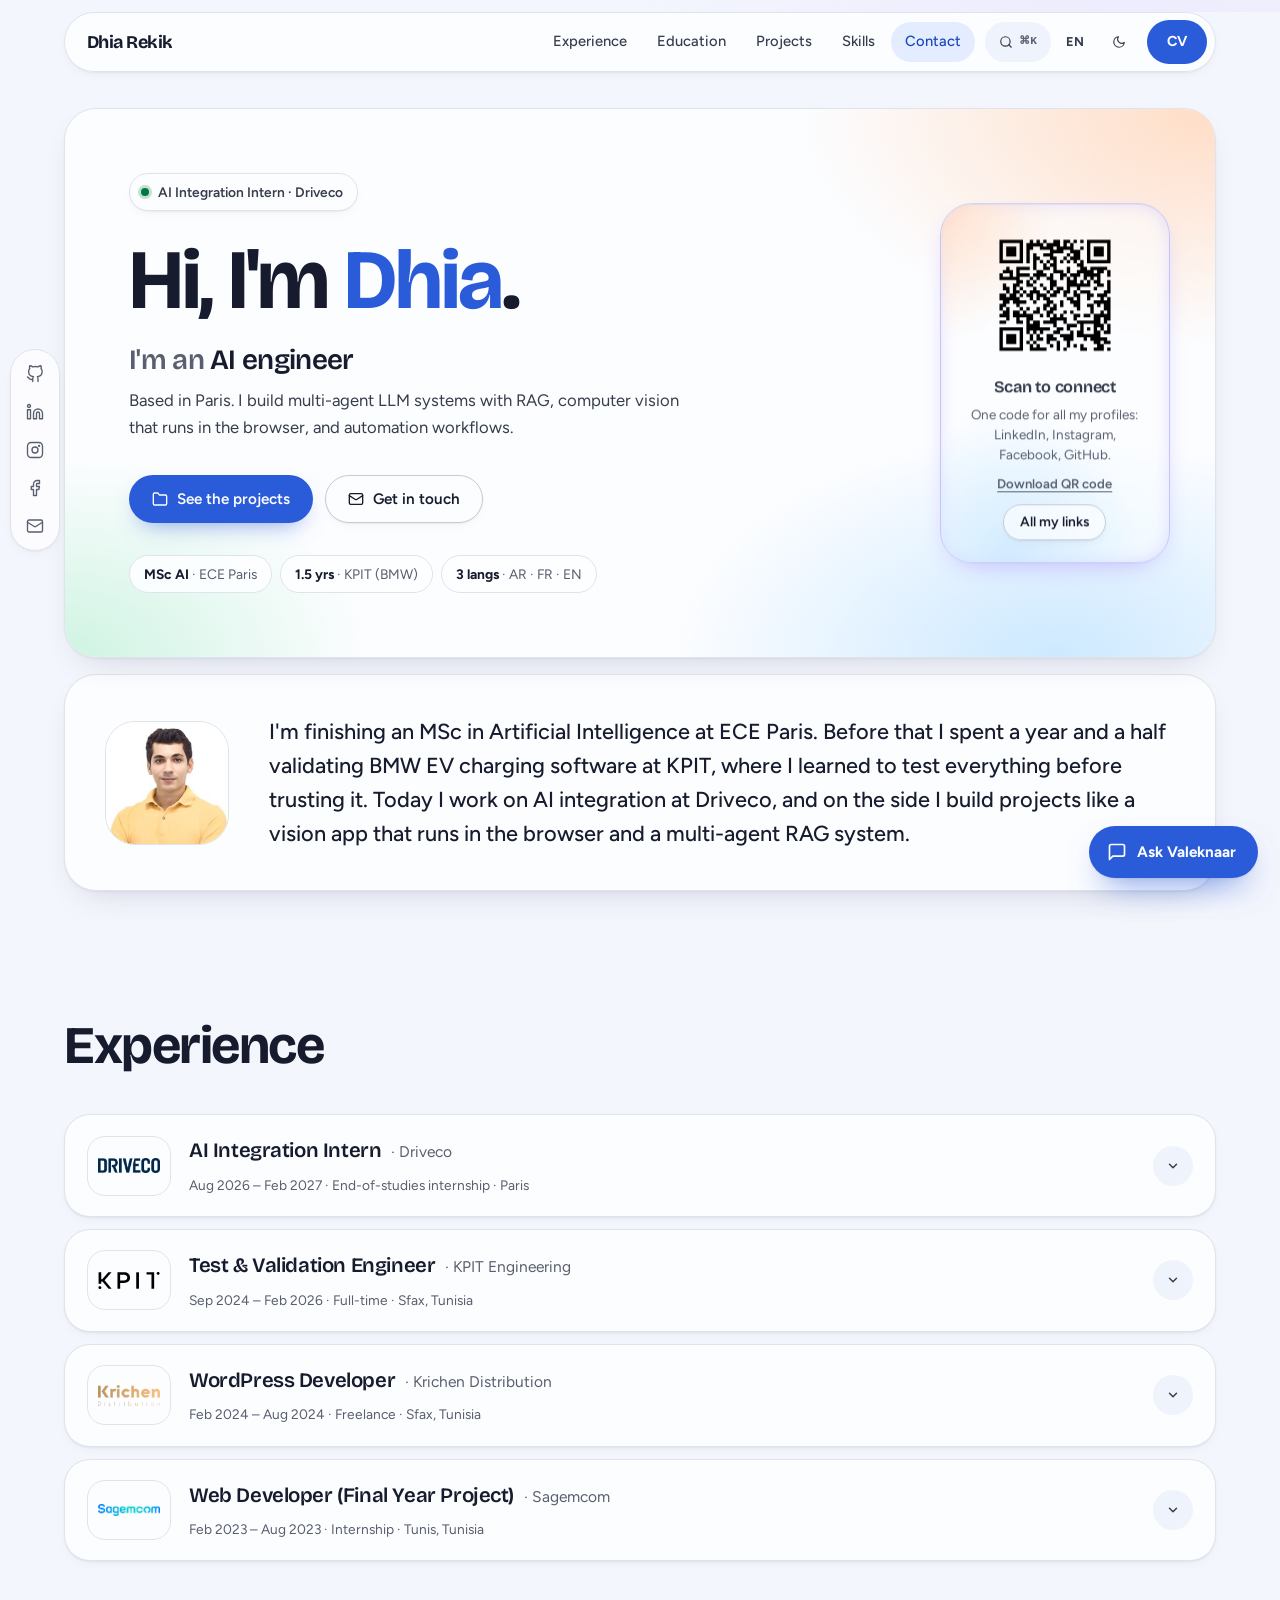
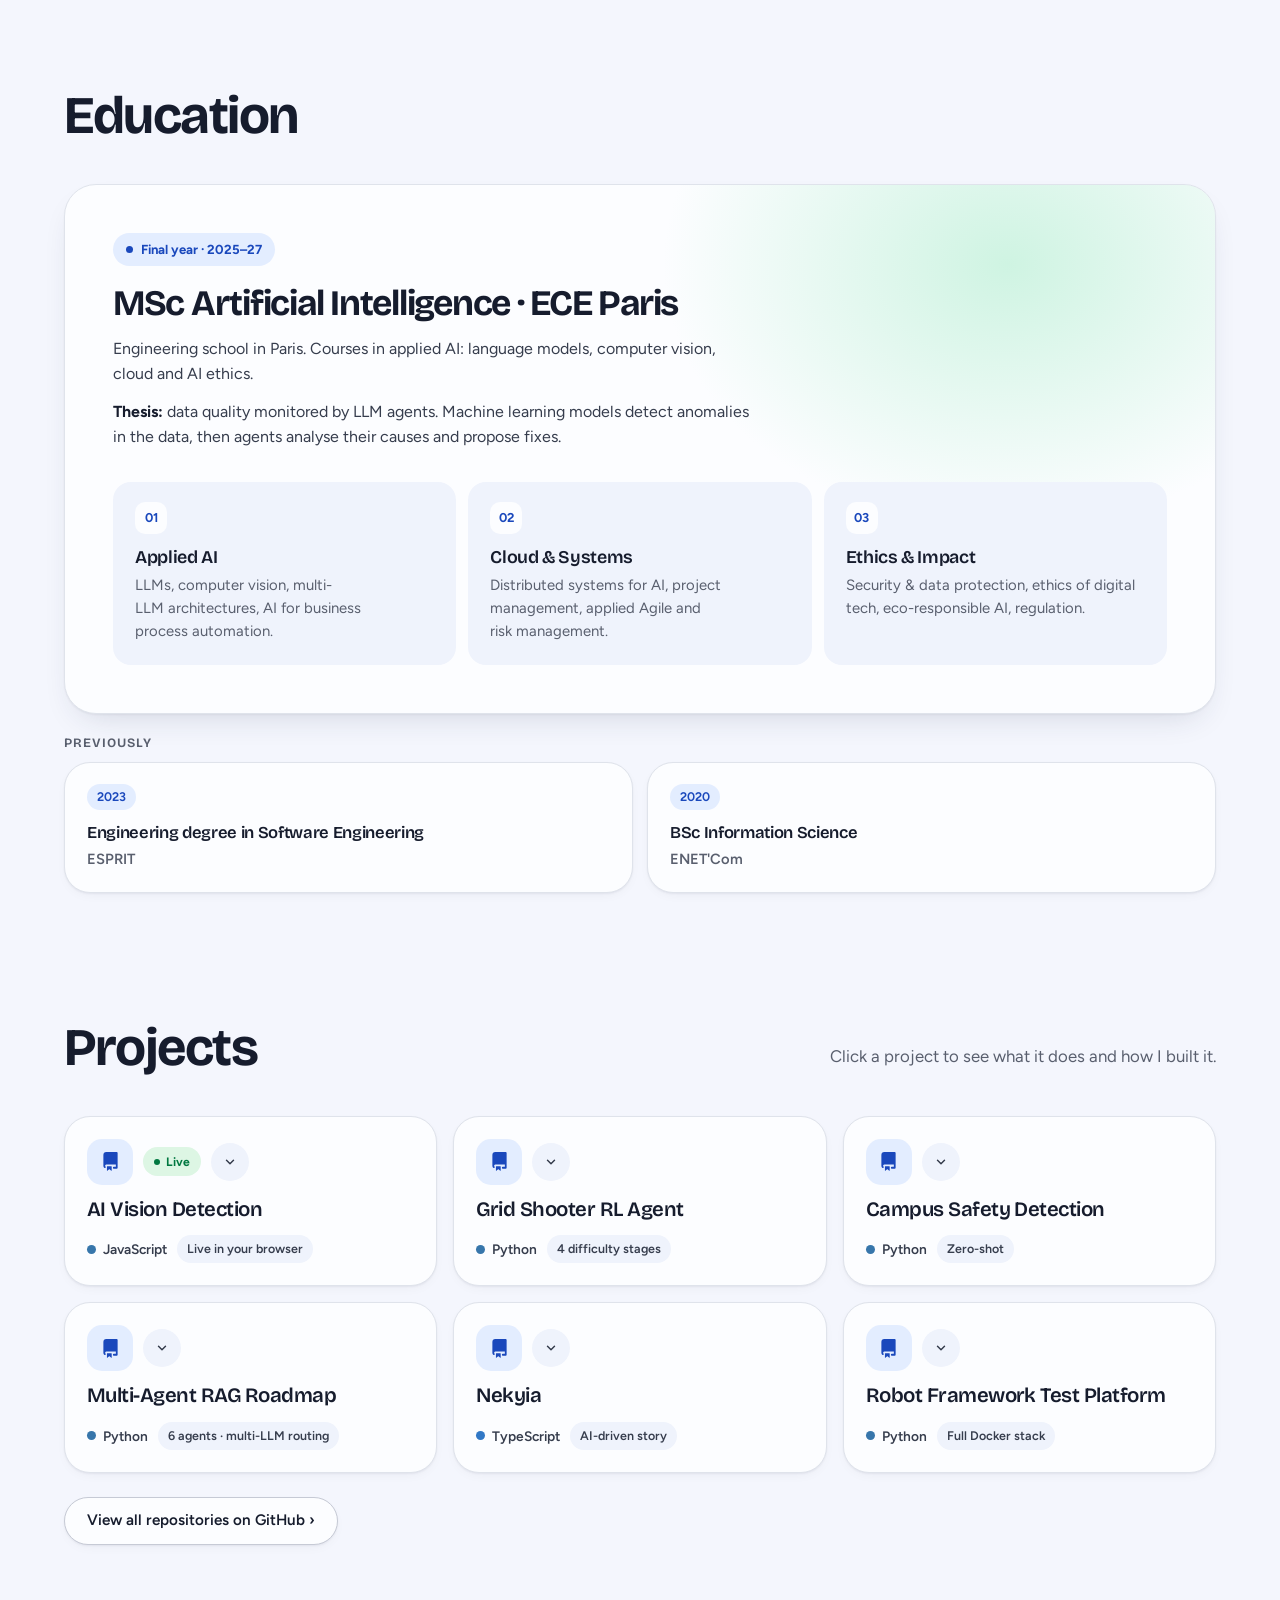
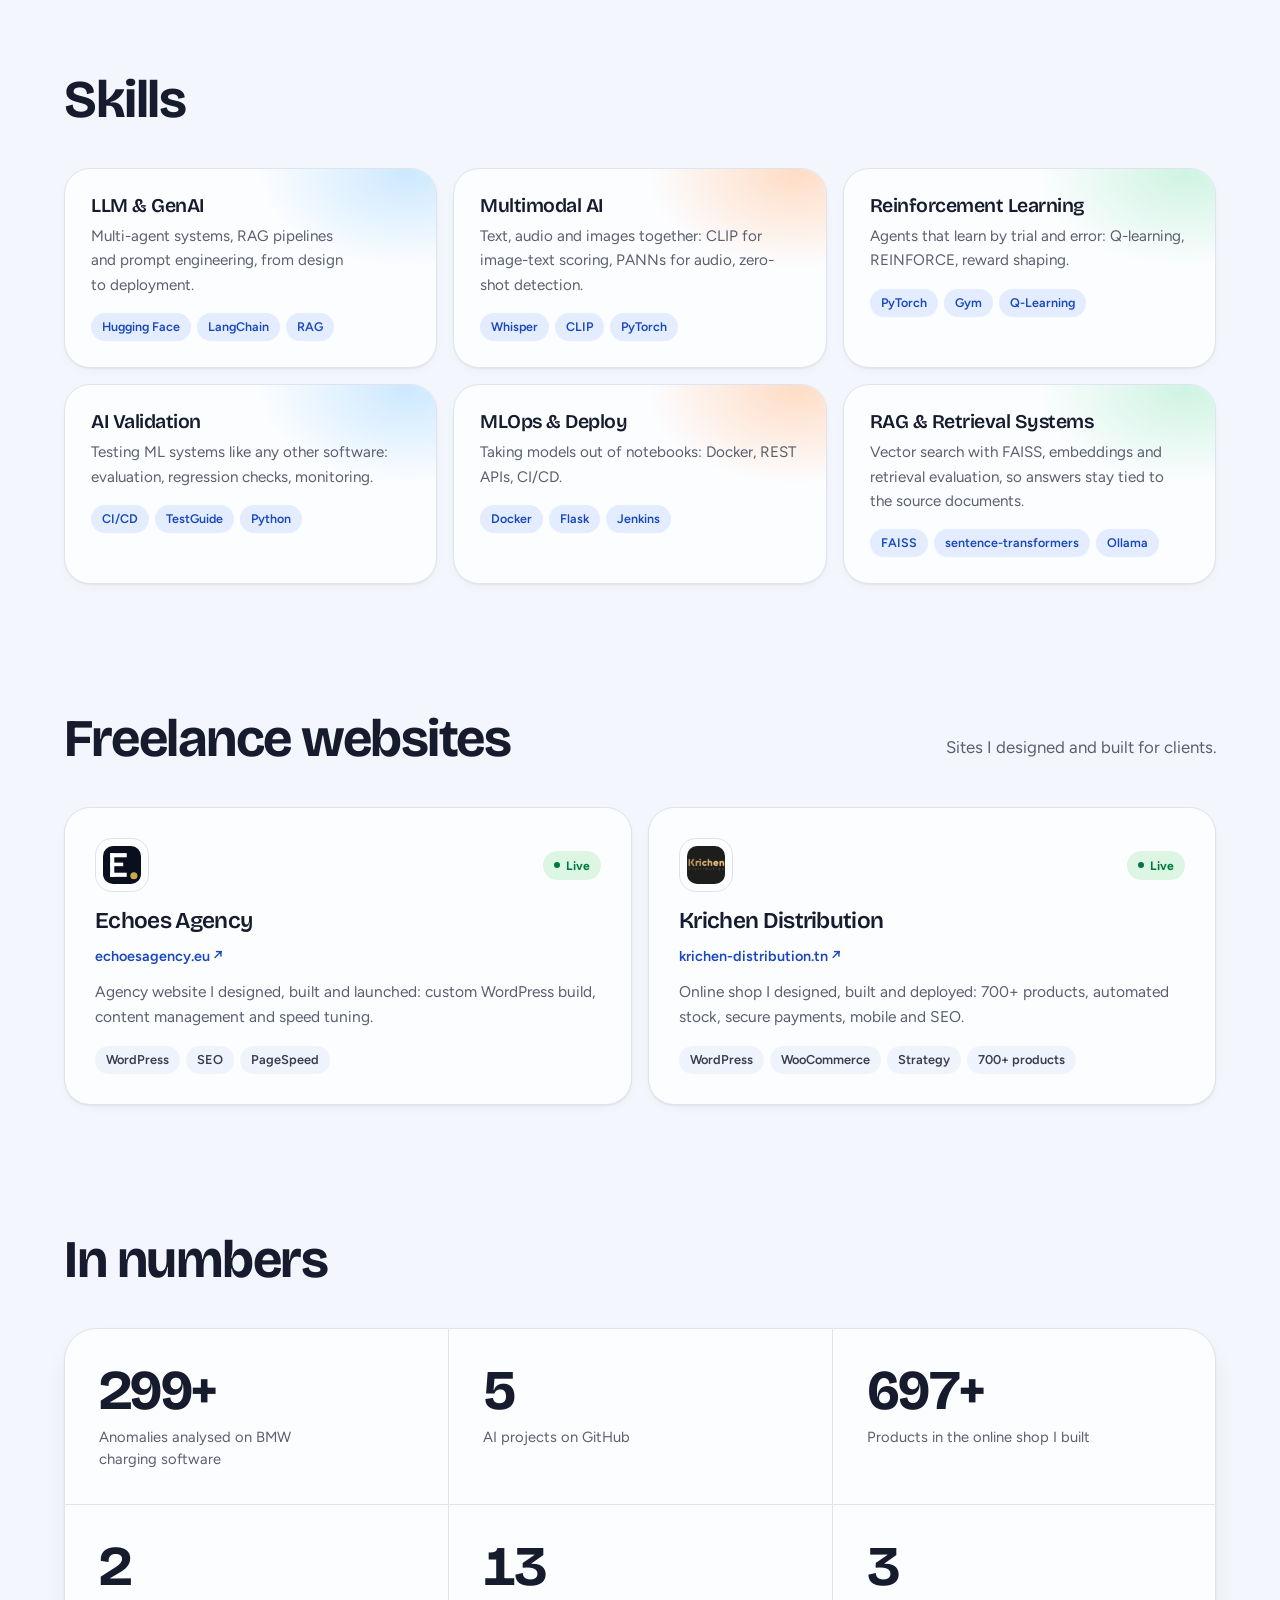
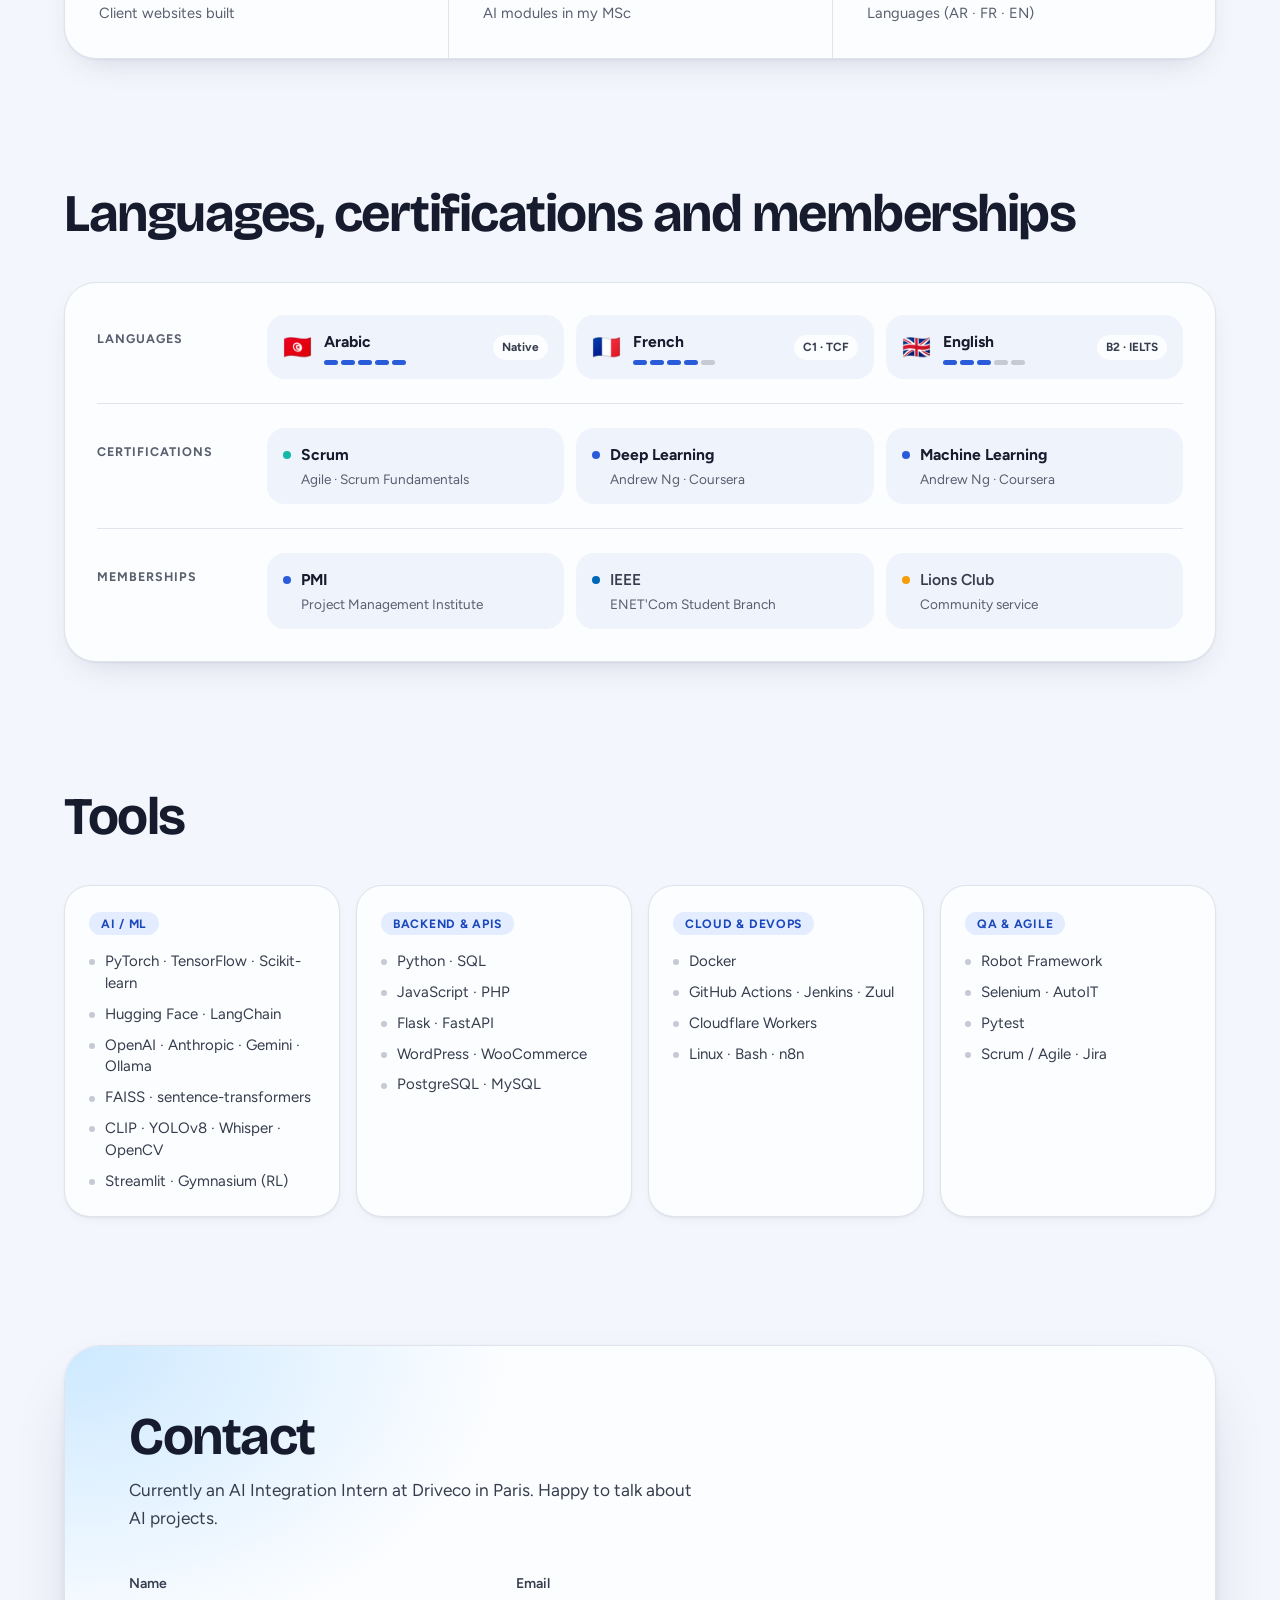
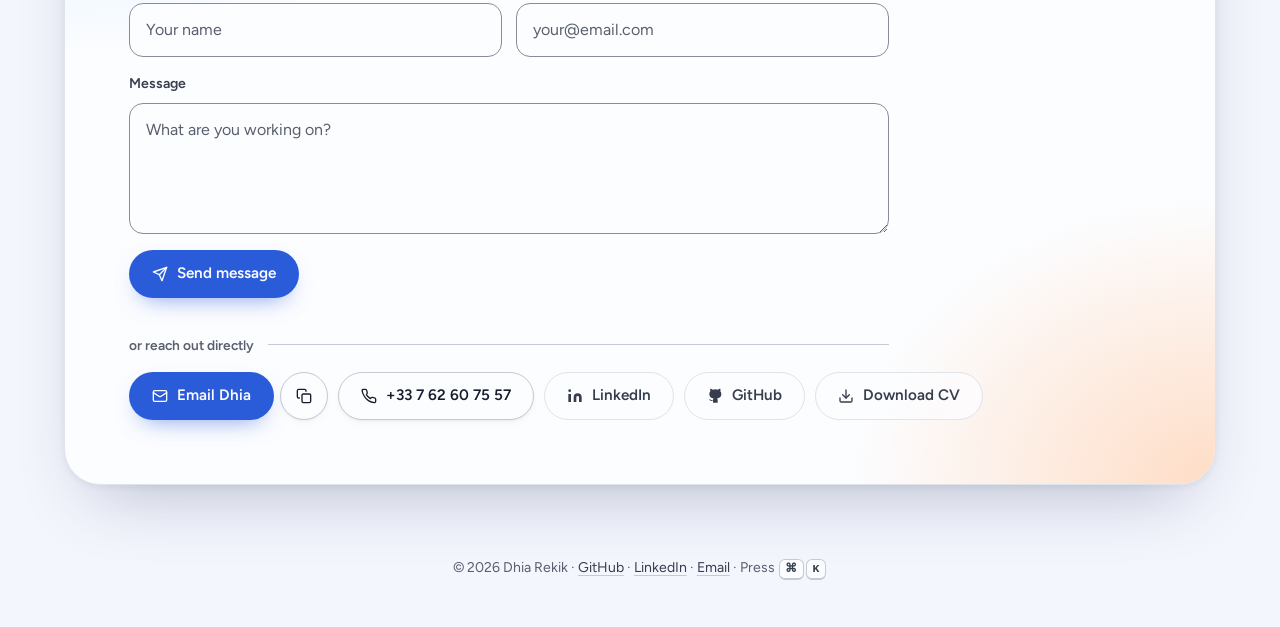
==== index.html @ 6b5865ef "design: QR panel inside the intro card, beside 'Hi, I'm Dhia.' On screens 1000px and wider the hero " ====
<!DOCTYPE html>
<html lang="en">
<head>
<meta charset="UTF-8">
<meta name="viewport" content="width=device-width, initial-scale=1.0">
<title>Dhia Rekik · AI Engineer</title>
<meta name="description" content="AI engineer in Paris. LLM agents with RAG, computer vision and automation workflows. 1.5 years in test and validation for BMW. MSc in AI at ECE Paris.">
<meta name="theme-color" content="#f4f6fd">
<meta name="author" content="Dhia Rekik">
<link rel="manifest" href="manifest.json">
<link rel="icon" type="image/svg+xml" href="assets/icon.svg">
<link rel="apple-touch-icon" href="assets/dhia.jpg">

<meta property="og:type" content="website">
<meta property="og:title" content="Dhia Rekik · AI Engineer">
<meta property="og:description" content="AI engineer in Paris. Projects, experience and contact.">
<meta property="og:url" content="https://dhiarekik.me/">
<meta property="og:locale" content="en_US">
<meta property="og:locale:alternate" content="fr_FR">
<meta property="og:image" content="https://dhiarekik.me/assets/dhia.jpg">
<meta property="og:image:width" content="800">
<meta property="og:image:height" content="800">
<meta property="og:image:alt" content="Dhia Rekik · AI Engineer">
<meta name="twitter:image" content="https://dhiarekik.me/assets/dhia.jpg">
<meta name="twitter:image:alt" content="Dhia Rekik · AI Engineer">
<link rel="canonical" href="https://dhiarekik.me/">
<link rel="alternate" hreflang="en" href="https://dhiarekik.me/">
<link rel="alternate" hreflang="fr" href="https://dhiarekik.me/?lang=fr">
<link rel="alternate" hreflang="x-default" href="https://dhiarekik.me/">

<script type="application/ld+json">
{
  "@context": "https://schema.org",
  "@type": "Person",
  "name": "Dhia Rekik",
  "givenName": "Dhia",
  "familyName": "Rekik",
  "jobTitle": "AI Engineer",
  "description": "AI engineer in Paris. LLM agents with RAG, computer vision and automation workflows. 1.5 years in test and validation for BMW. MSc in AI at ECE Paris.",
  "url": "https://dhiarekik.me/",
  "image": "https://dhiarekik.me/assets/dhia.jpg",
  "email": "mailto:dhia.rekik@icloud.com",
  "sameAs": [
    "https://github.com/dhia-rek",
    "https://linkedin.com/in/dhia-rekik"
  ],
  "address": { "@type": "PostalAddress", "addressLocality": "Paris", "addressCountry": "FR" },
  "alumniOf": [{ "@type": "CollegeOrUniversity", "name": "ECE Paris" }],
  "knowsLanguage": ["English", "French", "Arabic"],
  "knowsAbout": [
    "Artificial Intelligence", "Machine Learning", "Large Language Models",
    "Generative AI", "RAG", "Multi-Agent Systems", "AI Automation",
    "Computer Vision", "MLOps", "Python", "PyTorch", "Hugging Face",
    "FastAPI", "Docker", "FAISS", "Ollama"
  ]
}
</script>
<meta name="twitter:card" content="summary_large_image">
<meta name="twitter:title" content="Dhia Rekik · AI Engineer">
<meta name="twitter:description" content="AI engineer in Paris. Projects, experience and contact.">

<link rel="preconnect" href="https://fonts.googleapis.com">
<link rel="preconnect" href="https://fonts.gstatic.com" crossorigin>
<!-- fonts load without blocking the first paint (text shows in a fallback font, then swaps) -->
<link rel="preload" as="style" href="https://fonts.googleapis.com/css2?family=Bricolage+Grotesque:opsz,wght@12..96,500..700&family=Figtree:wght@400..700&display=swap" onload="this.onload=null;this.rel='stylesheet'">
<noscript><link rel="stylesheet" href="https://fonts.googleapis.com/css2?family=Bricolage+Grotesque:opsz,wght@12..96,500..700&family=Figtree:wght@400..700&display=swap"></noscript>

<script type="importmap">{"imports":{"three":"/vendor/three/three.module.js?v=0.160.0","three/addons/":"/vendor/three/addons/"}}</script>
<link rel="stylesheet" href="css/styles.css?v=20261117-c4">
<meta http-equiv="Cache-Control" content="no-cache, must-revalidate">
</head>
<body>

<div id="scrollProgress" aria-hidden="true"></div>

<nav>
  <div class="nav-inner">
    <a href="#" class="nav-logo">Dhia Rekik</a>
    <button type="button" class="nav-menu-btn" id="menuBtn" aria-label="Open menu" aria-expanded="false">
      <span></span><span></span><span></span>
    </button>
    <ul class="nav-links">
      <li><a href="#experience" data-i18n="nav.exp">Experience</a></li>
      <li><a href="#education" data-i18n="nav.edu">Education</a></li>
      <li><a href="#projects" data-i18n="nav.proj">Projects</a></li>
      <li><a href="#capabilities" data-i18n="nav.cap">Skills</a></li>
      <li><a href="#contact" data-i18n="nav.contact">Contact</a></li>
    </ul>
    <div class="nav-controls">
      <button type="button" class="ctrl ctrl-cmd" id="cmdBtn" aria-label="Open command palette" title="⌘K">
        <svg viewBox="0 0 24 24" fill="none" stroke="currentColor" stroke-width="2" stroke-linecap="round" stroke-linejoin="round" width="14" height="14">
          <circle cx="11" cy="11" r="8"/><path d="m21 21-4.3-4.3"/>
        </svg>
      </button>
      <button type="button" class="ctrl" id="langBtn">EN</button>
      <button type="button" class="ctrl" id="themeBtn" aria-label="Toggle theme">
        <svg viewBox="0 0 24 24" fill="none" stroke="currentColor" stroke-width="2" stroke-linecap="round" stroke-linejoin="round" id="themeIcon" width="14" height="14">
          <path d="M21 12.79A9 9 0 1 1 11.21 3 7 7 0 0 0 21 12.79z"/>
        </svg>
      </button>
      <a href="cv/cv-dhia-rekik-en.pdf" download class="nav-resume" id="cvBtnNav" data-i18n="nav.resume">CV</a>
    </div>
  </div>
</nav>

<aside class="social-rail" aria-label="Social links">
  <ul>
    <li>
      <a href="https://github.com/dhia-rek" target="_blank" rel="noopener" aria-label="GitHub">
        <svg width="18" height="18" viewBox="0 0 24 24" fill="none" stroke="currentColor" stroke-width="1.8" stroke-linecap="round" stroke-linejoin="round" aria-hidden="true"><path d="M9 19c-5 1.5-5-2.5-7-3m14 6v-3.87a3.37 3.37 0 0 0-.94-2.61c3.14-.35 6.44-1.54 6.44-7A5.44 5.44 0 0 0 20 4.77 5.07 5.07 0 0 0 19.91 1S18.73.65 16 2.48a13.38 13.38 0 0 0-7 0C6.27.65 5.09 1 5.09 1A5.07 5.07 0 0 0 5 4.77a5.44 5.44 0 0 0-1.5 3.78c0 5.42 3.3 6.61 6.44 7A3.37 3.37 0 0 0 9 18.13V22"/></svg>
      </a>
    </li>
    <li>
      <a href="https://linkedin.com/in/dhia-rekik" target="_blank" rel="noopener" aria-label="LinkedIn">
        <svg width="18" height="18" viewBox="0 0 24 24" fill="none" stroke="currentColor" stroke-width="1.8" stroke-linecap="round" stroke-linejoin="round" aria-hidden="true"><path d="M16 8a6 6 0 0 1 6 6v7h-4v-7a2 2 0 0 0-4 0v7h-4v-7a6 6 0 0 1 6-6z"/><rect x="2" y="9" width="4" height="12"/><circle cx="4" cy="4" r="2"/></svg>
      </a>
    </li>
    <li>
      <a href="https://www.instagram.com/dhia_rekik/" target="_blank" rel="noopener" aria-label="Instagram">
        <svg width="18" height="18" viewBox="0 0 24 24" fill="none" stroke="currentColor" stroke-width="1.8" stroke-linecap="round" stroke-linejoin="round" aria-hidden="true"><rect x="2" y="2" width="20" height="20" rx="5"/><circle cx="12" cy="12" r="4"/><circle cx="17.5" cy="6.5" r="0.6" fill="currentColor"/></svg>
      </a>
    </li>
    <li>
      <a href="https://www.facebook.com/dhia.rekik11" target="_blank" rel="noopener" aria-label="Facebook">
        <svg width="18" height="18" viewBox="0 0 24 24" fill="none" stroke="currentColor" stroke-width="1.8" stroke-linecap="round" stroke-linejoin="round" aria-hidden="true"><path d="M18 2h-3a5 5 0 0 0-5 5v3H7v4h3v8h4v-8h3l1-4h-4V7a1 1 0 0 1 1-1h3z"/></svg>
      </a>
    </li>
    <li>
      <a href="mailto:dhia.rekik@icloud.com" aria-label="Email">
        <svg width="18" height="18" viewBox="0 0 24 24" fill="none" stroke="currentColor" stroke-width="1.8" stroke-linecap="round" stroke-linejoin="round" aria-hidden="true"><rect x="2" y="4" width="20" height="16" rx="2"/><path d="m22 7-8.97 5.7a1.94 1.94 0 0 1-2.06 0L2 7"/></svg>
      </a>
    </li>
  </ul>
</aside>

<div class="nav-mobile-drawer" id="mobileDrawer">
  <a href="#experience" data-i18n="nav.exp" data-drawer-close>Experience</a>
  <a href="#education" data-i18n="nav.edu" data-drawer-close>Education</a>
  <a href="#projects" data-i18n="nav.proj" data-drawer-close>Projects</a>
  <a href="#capabilities" data-i18n="nav.cap" data-drawer-close>Skills</a>
  <a href="#contact" data-i18n="nav.contact" data-drawer-close>Contact</a>
</div>

<!-- ========== HERO ========== -->
<section class="hero">
  <div class="hero-grid">
    <div class="hero-content">
      <div class="hero-eyebrow" data-i18n="hero.eyebrow">AI Integration Intern · Driveco</div>
      <h1>
        <span data-i18n="hero.greet">Hi, I'm <span class="gradient-1">Dhia</span>.</span>
      </h1>
      <p class="hero-role">
        <span data-i18n="hero.sub-prefix">I'm an</span>
        <span class="hero-role-name" data-i18n="hero.role">AI engineer</span>
      </p>
      <p class="hero-sub" data-i18n="hero.sub-suffix">Based in Paris. I build multi-agent LLM systems with RAG, computer vision that runs in the browser, and automation workflows.</p>
      <div class="hero-cta">
        <a href="#projects" class="btn btn-primary" data-magnetic>
          <svg width="15" height="15" viewBox="0 0 24 24" fill="none" stroke="currentColor" stroke-width="2" stroke-linecap="round" stroke-linejoin="round" aria-hidden="true"><path d="M22 19a2 2 0 0 1-2 2H4a2 2 0 0 1-2-2V5a2 2 0 0 1 2-2h5l2 3h9a2 2 0 0 1 2 2z"/></svg>
          <span data-i18n="hero.cta1">See the projects</span>
        </a>
        <a href="mailto:dhia.rekik@icloud.com" class="btn btn-secondary" data-magnetic>
          <svg width="15" height="15" viewBox="0 0 24 24" fill="none" stroke="currentColor" stroke-width="2" stroke-linecap="round" stroke-linejoin="round" aria-hidden="true"><rect x="2" y="4" width="20" height="16" rx="2"/><path d="m22 7-8.97 5.7a1.94 1.94 0 0 1-2.06 0L2 7"/></svg>
          <span data-i18n="hero.cta2">Get in touch</span>
        </a>
      </div>
      <div class="hero-trust">
        <span><strong>MSc AI</strong> · ECE Paris</span>
        <span><strong>1.5 yrs</strong> · KPIT (BMW)</span>
        <span><strong>3 langs</strong> · AR · FR · EN</span>
      </div>
    </div>

    <aside class="hero-qr" aria-labelledby="heroQrTitle">
      <img class="hero-qr-code" src="assets/qr/dhiarekik-links.svg" alt="QR code linking to dhiarekik.me/links" width="190" height="190">
      <h2 class="hero-qr-title" id="heroQrTitle" data-i18n="qr.title">Scan to connect</h2>
      <p class="hero-qr-sub" data-i18n="qr.sub">One code for all my profiles: LinkedIn, Instagram, Facebook, GitHub.</p>
      <a class="hero-qr-download" href="assets/qr/dhiarekik-links.png" download="dhia-rekik-qr.png" data-i18n="qr.download">Download QR code</a>
      <a class="btn btn-secondary hero-qr-links" href="links/" data-i18n="qr.links">All my links</a>
    </aside>
  </div>
</section>

<!-- ========== ABOUT ========== -->
<section class="about reveal" id="about">
  <div class="about-card">
    <img class="about-portrait-mini" src="assets/dhia-220.jpg" srcset="assets/dhia-220.jpg 1x, assets/dhia-440.jpg 2x" alt="Dhia Rekik" width="110" height="110" loading="lazy">
    <div>
      <p class="about-quote" data-i18n="about.quote">I'm finishing an MSc in Artificial Intelligence at ECE Paris. Before that I spent a year and a half validating BMW EV charging software at KPIT, where I learned to test everything before trusting it. Today I work on AI integration at Driveco, and on the side I build projects like a vision app that runs in the browser and a multi-agent RAG system.</p>
    </div>
  </div>
</section>

<!-- ========== EXPERIENCE ========== -->
<section class="experience reveal" id="experience">
  <div class="text-center">
    <h2 class="feature-title" data-i18n="exp.title">Experience</h2>
  </div>

  <ol class="exp-timeline">
    <li class="exp-item" data-expandable>
      <button type="button" class="exp-summary" aria-expanded="false">
        <span class="exp-marker"></span>
        <span class="exp-summary-info">
          <span class="exp-summary-date">Aug 2026 – Feb 2027 · <span data-i18n="exp.0.b">End-of-studies internship</span> · Paris</span>
          <span class="exp-summary-role">
            <span class="exp-logo exp-logo-wide">
              <img src="assets/logos/driveco.png" alt="Driveco" width="46" height="11" loading="lazy">
            </span>
            <strong data-i18n="exp.0.r">AI Integration Intern</strong>
            <span class="exp-summary-org">· Driveco</span>
          </span>
        </span>
        <span class="exp-chevron" aria-hidden="true">
          <svg width="14" height="14" viewBox="0 0 24 24" fill="none" stroke="currentColor" stroke-width="2.5" stroke-linecap="round" stroke-linejoin="round"><polyline points="6 9 12 15 18 9"/></svg>
        </span>
      </button>
      <div class="exp-details">
        <div class="exp-desc" data-i18n="exp.0.d"><ul><li>Analyse business needs and scope AI use cases.</li><li>Design and integrate AI solutions: LLMs, AI agents and automated workflows.</li><li>Build and optimise workflows with APIs, scripts and no-code/low-code tools; prompt engineering and integration of internal tools.</li><li>Build the business case for AI: where it pays off and by how much (ROI).</li><li>Evaluate, document and keep improving the solutions, with the Tech, Product and Data teams.</li></ul></div>
        <a class="exp-org-link" href="https://www.driveco.com" target="_blank" rel="noopener">driveco.com ↗</a>
      </div>
    </li>

    <li class="exp-item" data-expandable>
      <button type="button" class="exp-summary" aria-expanded="false">
        <span class="exp-marker"></span>
        <span class="exp-summary-info">
          <span class="exp-summary-date">Sep 2024 – Feb 2026 · <span data-i18n="exp.1.b">Full-time</span> · <span data-i18n="place.sfax">Sfax, Tunisia</span></span>
          <span class="exp-summary-role">
            <span class="exp-logo exp-logo-wide">
              <img src="assets/logos/kpit.svg" alt="KPIT" width="34" height="10" loading="lazy">
            </span>
            <strong data-i18n="exp.1.r">Test &amp; Validation Engineer</strong>
            <span class="exp-summary-org">· KPIT Engineering</span>
          </span>
        </span>
        <span class="exp-chevron" aria-hidden="true">
          <svg width="14" height="14" viewBox="0 0 24 24" fill="none" stroke="currentColor" stroke-width="2.5" stroke-linecap="round" stroke-linejoin="round"><polyline points="6 9 12 15 18 9"/></svg>
        </span>
      </button>
      <div class="exp-details">
        <div class="exp-desc" data-i18n="exp.1.d"><ul><li>Ran, validated and reported tests for BMW EV charging systems (GB/T, CHAdeMO) on test benches, through a Zuul CI pipeline with 5 software branches to validate (TestGuide). 50+ charging tests delivered.</li><li>Analysed failed tests with Wireshark to find the root cause: 300+ anomalies analysed, about 80% resolved.</li><li>Wrote a Python script that reads the results of the 5 branches, interprets them and generates the Excel report that used to be written by hand. The team adopted it as its standard.</li><li>Started a Wireshark plugin that checks the VIN, IP addresses and DoIP / SOME/IP communication as soon as a log is opened, to tell a configuration change from a real bug in seconds instead of an hour.</li><li>Evaluated an AI reporting tool (TestGuide, TraceTronic) and gave structured feedback on its predictions.</li></ul></div>
        <div class="exp-stack">
          <span>Zuul CI/CD</span><span>Wireshark</span><span>TestGuide</span><span>TraceTronic</span><span>Python</span><span>Excel</span><span>Jira</span>
        </div>
      </div>
    </li>

    <li class="exp-item" data-expandable>
      <button type="button" class="exp-summary" aria-expanded="false">
        <span class="exp-marker"></span>
        <span class="exp-summary-info">
          <span class="exp-summary-date">Feb 2024 – Aug 2024 · <span data-i18n="exp.2.b">Freelance</span> · <span data-i18n="place.sfax">Sfax, Tunisia</span></span>
          <span class="exp-summary-role">
            <span class="exp-logo exp-logo-wide exp-logo-tall">
              <img src="assets/logos/krichen.png" alt="Krichen Distribution" width="53" height="18" loading="lazy">
            </span>
            <strong data-i18n="exp.2.r">WordPress Developer</strong>
            <span class="exp-summary-org">· Krichen Distribution</span>
          </span>
        </span>
        <span class="exp-chevron" aria-hidden="true">
          <svg width="14" height="14" viewBox="0 0 24 24" fill="none" stroke="currentColor" stroke-width="2.5" stroke-linecap="round" stroke-linejoin="round"><polyline points="6 9 12 15 18 9"/></svg>
        </span>
      </button>
      <div class="exp-details">
        <div class="exp-desc" data-i18n="exp.2.d"><ul><li>Designed, built and deployed the e-commerce platform to the client's specifications (WordPress, WooCommerce, 700+ products).</li><li>Set up stock management with automatic alerts, secure payments, the server and email (SMTP).</li><li>Processed user-behaviour data to improve the site's analytics and help the client understand its customers.</li><li>Improved speed, SEO and the mobile experience.</li></ul></div>
        <div class="exp-stack">
          <span>WordPress</span><span>WooCommerce</span><span>PHP</span><span>SEO</span><span>Strategy</span>
        </div>
      </div>
    </li>

    <li class="exp-item" data-expandable>
      <button type="button" class="exp-summary" aria-expanded="false">
        <span class="exp-marker"></span>
        <span class="exp-summary-info">
          <span class="exp-summary-date">Feb 2023 – Aug 2023 · <span data-i18n="exp.3.b">Internship</span> · <span data-i18n="place.tunis">Tunis, Tunisia</span></span>
          <span class="exp-summary-role">
            <span class="exp-logo exp-logo-wide">
              <img src="assets/logos/sagemcom.png" alt="Sagemcom" width="60" height="12" loading="lazy">
            </span>
            <strong data-i18n="exp.3.r">Web Developer (Final Year Project)</strong>
            <span class="exp-summary-org">· Sagemcom</span>
          </span>
        </span>
        <span class="exp-chevron" aria-hidden="true">
          <svg width="14" height="14" viewBox="0 0 24 24" fill="none" stroke="currentColor" stroke-width="2.5" stroke-linecap="round" stroke-linejoin="round"><polyline points="6 9 12 15 18 9"/></svg>
        </span>
      </button>
      <div class="exp-details">
        <div class="exp-desc" data-i18n="exp.3.d"><ul><li>Automated manual tests and configurations: readable test scenarios in Robot Framework, Selenium to drive the browser (for example the device's web interface) and AutoIT for the operating system.</li><li>Built a web platform to run them, packaged with Docker for Windows, Linux and macOS, with automatic validation reports.</li><li>Made the tests reusable on any environment, so consultants and technical leads could run and understand them.</li></ul></div>
        <div class="exp-stack">
          <span>Robot Framework</span><span>Selenium</span><span>AutoIT</span><span>Docker</span><span>Python</span>
        </div>
      </div>
    </li>
  </ol>
</section>

<!-- ========== EDUCATION ========== -->
<section class="education-block reveal" id="education">
  <div class="text-center">
    <h2 class="feature-title" data-i18n="edu.title">Education</h2>
  </div>

  <div class="edu-feature">
    <div class="edu-feature-head">
      <div class="edu-feature-badge"><span class="dot"></span><span data-i18n="edu.1.b">Final year · 2025–27</span></div>
      <h3 data-i18n="edu.feat.title">MSc Artificial Intelligence · ECE Paris</h3>
      <p data-i18n="edu.feat.sub">Engineering school in Paris. Courses in applied AI: language models, computer vision, cloud and AI ethics.</p>
      <p class="edu-thesis" data-i18n="edu.thesis"><strong>Thesis:</strong> data quality monitored by LLM agents. Machine learning models detect anomalies in the data, then agents analyse their causes and propose fixes.</p>
    </div>
    <div class="edu-themes">
      <div class="edu-theme">
        <span class="edu-theme-num">01</span>
        <h4 data-i18n="edu.th1.t">Applied AI</h4>
        <p data-i18n="edu.th1.d">LLMs, computer vision, multi-LLM architectures, AI for business process automation.</p>
      </div>
      <div class="edu-theme">
        <span class="edu-theme-num">02</span>
        <h4 data-i18n="edu.th2.t">Cloud &amp; Systems</h4>
        <p data-i18n="edu.th2.d">Distributed systems for AI, project management, applied Agile and risk management.</p>
      </div>
      <div class="edu-theme">
        <span class="edu-theme-num">03</span>
        <h4 data-i18n="edu.th3.t">Ethics &amp; Impact</h4>
        <p data-i18n="edu.th3.d">Security &amp; data protection, ethics of digital tech, eco-responsible AI, regulation.</p>
      </div>
    </div>
  </div>

  <div class="edu-prev">
    <h3 class="edu-prev-title" data-i18n="edu.prev.title">Previously</h3>
    <div class="edu-prev-grid">
      <article class="edu-prev-item">
        <span class="edu-prev-year">2023</span>
        <h4 data-i18n="edu.prev.1.deg">Engineering degree in Software Engineering</h4>
        <p>ESPRIT</p>
      </article>
      <article class="edu-prev-item">
        <span class="edu-prev-year">2020</span>
        <h4 data-i18n="edu.prev.2.deg">BSc Information Science</h4>
        <p>ENET'Com</p>
      </article>
    </div>
  </div>
</section>

<!-- ========== PROJECTS ========== -->
<section class="projects reveal" id="projects">
  <h2 class="feature-title" data-i18n="proj.title">Projects</h2>
  <p class="feature-sub" data-i18n="proj.sub">Click a project to see what it does and how I built it.</p>

  <div id="projectsGrid">
    <div class="projects-loading">
      <div class="spinner"></div>
      <div data-i18n="proj.loading">Loading projects from GitHub…</div>
    </div>
  </div>

  <div class="projects-cta">
    <a href="https://github.com/dhia-rek" target="_blank" rel="noopener" class="btn btn-secondary" data-magnetic>
      <span data-i18n="proj.viewall">View all repositories on GitHub ›</span>
    </a>
  </div>
</section>

<!-- ========== CAPABILITIES ========== -->
<section class="feature reveal" id="capabilities">
  <h2 class="feature-title" data-i18n="cap.title">Skills</h2>

  <div class="features-grid">
    <div class="feature-card" data-tilt>
      <h3 data-i18n="cap.1.t">LLM &amp; GenAI</h3>
      <p data-i18n="cap.1.d">Multi-agent systems, RAG pipelines and prompt engineering, from design to deployment.</p>
      <div class="tools"><span>Hugging Face</span><span>LangChain</span><span>RAG</span></div>
    </div>
    <div class="feature-card" data-tilt>
      <h3 data-i18n="cap.2.t">Multimodal AI</h3>
      <p data-i18n="cap.2.d">Text, audio and images together: CLIP for image-text scoring, PANNs for audio, zero-shot detection.</p>
      <div class="tools"><span>Whisper</span><span>CLIP</span><span>PyTorch</span></div>
    </div>
    <div class="feature-card" data-tilt>
      <h3 data-i18n="cap.3.t">Reinforcement Learning</h3>
      <p data-i18n="cap.3.d">Agents that learn by trial and error: Q-learning, REINFORCE, reward shaping.</p>
      <div class="tools"><span>PyTorch</span><span>Gym</span><span>Q-Learning</span></div>
    </div>
    <div class="feature-card" data-tilt>
      <h3 data-i18n="cap.4.t">AI Validation</h3>
      <p data-i18n="cap.4.d">Testing ML systems like any other software: evaluation, regression checks, monitoring.</p>
      <div class="tools"><span>CI/CD</span><span>TestGuide</span><span>Python</span></div>
    </div>
    <div class="feature-card" data-tilt>
      <h3 data-i18n="cap.5.t">MLOps &amp; Deploy</h3>
      <p data-i18n="cap.5.d">Taking models out of notebooks: Docker, REST APIs, CI/CD.</p>
      <div class="tools"><span>Docker</span><span>Flask</span><span>Jenkins</span></div>
    </div>
    <div class="feature-card" data-tilt>
      <h3 data-i18n="cap.6.t">RAG &amp; Retrieval Systems</h3>
      <p data-i18n="cap.6.d">Vector search with FAISS, embeddings and retrieval evaluation, so answers stay tied to the source documents.</p>
      <div class="tools"><span>FAISS</span><span>sentence-transformers</span><span>Ollama</span></div>
    </div>
  </div>
</section>

<!-- ========== SHIPPED ========== -->
<section class="shipped reveal" id="shipped">
  <h2 class="feature-title" data-i18n="ship.title">Freelance websites</h2>
  <p class="feature-sub" data-i18n="ship.sub">Sites I designed and built for clients.</p>

  <div class="shipped-grid">
    <a href="https://echoesagency.eu" target="_blank" rel="noopener" class="shipped-card">
      <div class="shipped-card-top">
        <div class="shipped-icon">
          <img src="assets/logos/echoes.svg" alt="Echoes Agency" width="28" height="28" loading="lazy">
        </div>
        <span class="shipped-status live"><span class="dot"></span>Live</span>
      </div>
      <h3>Echoes Agency</h3>
      <div class="shipped-url">echoesagency.eu ↗</div>
      <p data-i18n="ship.1.d">Agency website I designed, built and launched: custom WordPress build, content management and speed tuning.</p>
      <div class="shipped-chips">
        <span>WordPress</span><span>SEO</span><span>PageSpeed</span>
      </div>
    </a>

    <a href="https://www.krichen-distribution.tn" target="_blank" rel="noopener" class="shipped-card">
      <div class="shipped-card-top">
        <div class="shipped-icon">
          <img src="assets/logos/krichen-icon.png" alt="Krichen Distribution" width="28" height="28" loading="lazy">
        </div>
        <span class="shipped-status live"><span class="dot"></span>Live</span>
      </div>
      <h3>Krichen Distribution</h3>
      <div class="shipped-url">krichen-distribution.tn ↗</div>
      <p data-i18n="ship.2.d">Online shop I designed, built and deployed: 700+ products, automated stock, secure payments, mobile and SEO.</p>
      <div class="shipped-chips">
        <span>WordPress</span><span>WooCommerce</span><span>Strategy</span><span>700+ products</span>
      </div>
    </a>
  </div>

</section>

<!-- ========== PERFORMANCE / NUMBERS ========== -->
<section class="specs reveal" id="performance">
  <h2 class="feature-title" data-i18n="perf.title">In numbers</h2>

  <div class="specs-grid">
    <div class="spec-item"><div class="num" data-count="300" data-suffix="+">300+</div><div class="label" data-i18n="perf.s2">Anomalies analysed on BMW charging software</div></div>
    <div class="spec-item"><div class="num" data-count="5" data-suffix="">5</div><div class="label" data-i18n="perf.s4">AI projects on GitHub</div></div>
    <div class="spec-item"><div class="num" data-count="700" data-suffix="+">700+</div><div class="label" data-i18n="perf.s5">Products in the online shop I built</div></div>
    <div class="spec-item"><div class="num" data-count="2" data-suffix="">2</div><div class="label" data-i18n="perf.s7">Client websites built</div></div>
    <div class="spec-item"><div class="num" data-count="13" data-suffix="">13</div><div class="label" data-i18n="perf.s8">AI modules in my MSc</div></div>
    <div class="spec-item"><div class="num" data-count="3" data-suffix="">3</div><div class="label" data-i18n="perf.s9">Languages (AR · FR · EN)</div></div>
  </div>
</section>

<!-- ========== CREDENTIALS ========== -->
<section class="credentials reveal" id="credentials">
  <div class="text-center">
    <h2 class="feature-title" data-i18n="cred.title">Languages, certifications and memberships</h2>
  </div>

  <div class="cred-card">
    <div class="cred-row cred-langs">
      <span class="cred-label" data-i18n="cred.lang">Languages</span>
      <div class="cred-langs-grid">
        <div class="cred-lang">
          <span class="lang-flag">🇹🇳</span>
          <div>
            <strong data-i18n="lang.ar">Arabic</strong>
            <span class="cred-meter" data-level="5"><i></i><i></i><i></i><i></i><i></i></span>
          </div>
          <span class="cred-lang-tag" data-i18n="lang.native">Native</span>
        </div>
        <div class="cred-lang">
          <span class="lang-flag">🇫🇷</span>
          <div>
            <strong data-i18n="lang.fr">French</strong>
            <span class="cred-meter" data-level="4"><i></i><i></i><i></i><i></i><i></i></span>
          </div>
          <span class="cred-lang-tag">C1 · TCF</span>
        </div>
        <div class="cred-lang">
          <span class="lang-flag">🇬🇧</span>
          <div>
            <strong data-i18n="lang.en">English</strong>
            <span class="cred-meter" data-level="3"><i></i><i></i><i></i><i></i><i></i></span>
          </div>
          <span class="cred-lang-tag">B2 · IELTS</span>
        </div>
      </div>
    </div>

    <div class="cred-row cred-certs">
      <span class="cred-label" data-i18n="cred.certs">Certifications</span>
      <div class="cred-certs-grid">
        <div class="cred-badge">
          <span class="cred-badge-dot scrum"></span>
          <span class="cred-badge-name">Scrum</span>
          <span class="cred-badge-sub" data-i18n="affil.scrum">Agile · Scrum Fundamentals</span>
        </div>
        <div class="cred-badge">
          <span class="cred-badge-dot"></span>
          <span class="cred-badge-name">Deep Learning</span>
          <span class="cred-badge-sub" data-i18n="affil.coursera">Andrew Ng · Coursera</span>
        </div>
        <div class="cred-badge">
          <span class="cred-badge-dot"></span>
          <span class="cred-badge-name">Machine Learning</span>
          <span class="cred-badge-sub" data-i18n="affil.coursera">Andrew Ng · Coursera</span>
        </div>
      </div>
    </div>

    <div class="cred-row cred-alumni">
      <span class="cred-label" data-i18n="cred.alum">Memberships</span>
      <div class="cred-certs-grid">
        <a href="https://www.pmi.org" target="_blank" rel="noopener" class="cred-badge">
          <span class="cred-badge-dot"></span>
          <span class="cred-badge-name">PMI</span>
          <span class="cred-badge-sub" data-i18n="affil.pmi">Project Management Institute</span>
        </a>
        <a href="https://www.ieee.org" target="_blank" rel="noopener" class="cred-badge cred-badge--past">
          <span class="cred-badge-dot ieee"></span>
          <span class="cred-badge-name">IEEE</span>
          <span class="cred-badge-sub" data-i18n="affil.ieee">ENET'Com Student Branch</span>
        </a>
        <a href="https://www.lionsclubs.org" target="_blank" rel="noopener" class="cred-badge cred-badge--past">
          <span class="cred-badge-dot lions"></span>
          <span class="cred-badge-name">Lions Club</span>
          <span class="cred-badge-sub" data-i18n="affil.lions">Community service</span>
        </a>
      </div>
    </div>
  </div>
</section>

<!-- ========== STACK ========== -->
<section class="stack-block reveal" id="stack">
  <h2 class="feature-title" data-i18n="stack.title">Tools</h2>

  <div class="stack-cats">
    <div class="stack-cat">
      <h3 class="stack-cat-title" data-i18n="stack.c1">AI / ML</h3>
      <div class="stack-cat-items">
        <span>PyTorch · TensorFlow · Scikit-learn</span>
        <span>Hugging Face · LangChain</span>
        <span>OpenAI · Anthropic · Gemini · Ollama</span>
        <span>FAISS · sentence-transformers</span>
        <span>CLIP · YOLOv8 · Whisper · OpenCV</span>
        <span>Streamlit · Gymnasium (RL)</span>
      </div>
    </div>
    <div class="stack-cat">
      <h3 class="stack-cat-title" data-i18n="stack.c2">Backend &amp; APIs</h3>
      <div class="stack-cat-items">
        <span>Python · SQL</span>
        <span>JavaScript · PHP</span>
        <span>Flask · FastAPI</span>
        <span>WordPress · WooCommerce</span>
        <span>PostgreSQL · MySQL</span>
      </div>
    </div>
    <div class="stack-cat">
      <h3 class="stack-cat-title" data-i18n="stack.c3">Cloud &amp; DevOps</h3>
      <div class="stack-cat-items">
        <span>Docker</span>
        <span>GitHub Actions · Jenkins · Zuul</span>
        <span>Cloudflare Workers</span>
        <span>Linux · Bash · n8n</span>
      </div>
    </div>
    <div class="stack-cat">
      <h3 class="stack-cat-title" data-i18n="stack.c4">QA &amp; Agile</h3>
      <div class="stack-cat-items">
        <span>Robot Framework</span>
        <span>Selenium · AutoIT</span>
        <span>Pytest</span>
        <span>Scrum / Agile · Jira</span>
      </div>
    </div>
  </div>
</section>

<!-- ========== CONTACT ========== -->
<section class="contact reveal" id="contact">
  <h2 data-i18n="contact.title">Contact</h2>
  <p data-i18n="contact.sub">Currently an AI Integration Intern at Driveco in Paris. Happy to talk about AI projects.</p>

  <form class="contact-form" id="contactForm" novalidate>
    <input type="hidden" name="access_key" value="8158bc7c-b112-4741-adb8-75cf768132c3">
    <input type="hidden" name="subject" value="Portfolio contact · dhiarekik.me">
    <input type="hidden" name="botcheck" value="">
    <div class="form-row">
      <div class="form-group">
        <label for="cfName" data-i18n="form.name">Name</label>
        <input type="text" id="cfName" name="name" required autocomplete="name" data-i18n-ph="form.name.ph" placeholder="Your name">
      </div>
      <div class="form-group">
        <label for="cfEmail" data-i18n="form.email">Email</label>
        <input type="email" id="cfEmail" name="email" required autocomplete="email" data-i18n-ph="form.email.ph" placeholder="your@email.com">
      </div>
    </div>
    <div class="form-group">
      <label for="cfMsg" data-i18n="form.msg">Message</label>
      <textarea id="cfMsg" name="message" rows="4" required data-i18n-ph="form.msg.ph" placeholder="What are you working on?"></textarea>
    </div>
    <div class="form-footer">
      <button type="submit" class="btn btn-primary" data-magnetic id="formSubmit">
        <svg width="15" height="15" viewBox="0 0 24 24" fill="none" stroke="currentColor" stroke-width="2" stroke-linecap="round" stroke-linejoin="round" aria-hidden="true"><line x1="22" y1="2" x2="11" y2="13"/><polygon points="22 2 15 22 11 13 2 9 22 2"/></svg>
        <span data-i18n="form.send">Send message</span>
      </button>
      <p class="form-status" id="formStatus" aria-live="polite"></p>
    </div>
  </form>

  <div class="contact-divider"><span data-i18n="form.or">or reach out directly</span></div>

  <div class="contact-actions">
    <div class="email-group">
      <a href="mailto:dhia.rekik@icloud.com" class="btn btn-primary" data-magnetic>
        <svg width="15" height="15" viewBox="0 0 24 24" fill="none" stroke="currentColor" stroke-width="2" stroke-linecap="round" stroke-linejoin="round" aria-hidden="true"><rect x="2" y="4" width="20" height="16" rx="2"/><path d="m22 7-8.97 5.7a1.94 1.94 0 0 1-2.06 0L2 7"/></svg>
        <span data-i18n="contact.btn1">Email Dhia</span>
      </a>
      <button type="button" class="btn btn-secondary copy-email-btn" id="copyEmailBtn" aria-label="Copy email address">
        <svg class="icon-copy" width="15" height="15" viewBox="0 0 24 24" fill="none" stroke="currentColor" stroke-width="2" stroke-linecap="round" stroke-linejoin="round" aria-hidden="true"><rect x="9" y="9" width="13" height="13" rx="2"/><path d="M5 15H4a2 2 0 0 1-2-2V4a2 2 0 0 1 2-2h9a2 2 0 0 1 2 2v1"/></svg>
        <svg class="icon-check" width="15" height="15" viewBox="0 0 24 24" fill="none" stroke="currentColor" stroke-width="2.5" stroke-linecap="round" stroke-linejoin="round" aria-hidden="true"><polyline points="20 6 9 17 4 12"/></svg>
      </button>
    </div>
    <a href="tel:+33762607557" class="btn btn-secondary" data-magnetic>
      <svg width="15" height="15" viewBox="0 0 24 24" fill="none" stroke="currentColor" stroke-width="2" stroke-linecap="round" stroke-linejoin="round" aria-hidden="true"><path d="M22 16.92v3a2 2 0 0 1-2.18 2 19.79 19.79 0 0 1-8.63-3.07A19.5 19.5 0 0 1 4.69 12a19.79 19.79 0 0 1-3.07-8.67A2 2 0 0 1 3.62 2h3a2 2 0 0 1 2 1.72 12.84 12.84 0 0 0 .7 2.81 2 2 0 0 1-.45 2.11L8.09 9.91a16 16 0 0 0 6 6l1.27-1.27a2 2 0 0 1 2.11-.45 12.84 12.84 0 0 0 2.81.7A2 2 0 0 1 22 16.92z"/></svg>
      <span data-i18n="contact.btn3">+33 7 62 60 75 57</span>
    </a>
    <a href="https://linkedin.com/in/dhia-rekik" target="_blank" rel="noopener" class="btn btn-ghost" data-magnetic>
      <svg width="15" height="15" viewBox="0 0 24 24" fill="currentColor" aria-hidden="true"><path d="M16 8a6 6 0 0 1 6 6v7h-4v-7a2 2 0 0 0-2-2 2 2 0 0 0-2 2v7h-4v-7a6 6 0 0 1 6-6z"/><rect x="2" y="9" width="4" height="12"/><circle cx="4" cy="4" r="2"/></svg>
      <span data-i18n="contact.btn2">LinkedIn</span>
    </a>
    <a href="https://github.com/dhia-rek" target="_blank" rel="noopener" class="btn btn-ghost" data-magnetic>
      <svg width="15" height="15" viewBox="0 0 24 24" fill="currentColor" aria-hidden="true"><path d="M9 19c-5 1.5-5-2.5-7-3m14 6v-3.87a3.37 3.37 0 0 0-.94-2.61c3.14-.35 6.44-1.54 6.44-7A5.44 5.44 0 0 0 20 4.77 5.07 5.07 0 0 0 19.91 1S18.73.65 16 2.48a13.38 13.38 0 0 0-7 0C6.27.65 5.09 1 5.09 1A5.07 5.07 0 0 0 5 4.77a5.44 5.44 0 0 0-1.5 3.78c0 5.42 3.3 6.61 6.44 7A3.37 3.37 0 0 0 9 18.13V22"/></svg>
      <span data-i18n="contact.btn4">GitHub</span>
    </a>
    <a href="cv/cv-dhia-rekik-en.pdf" download class="btn btn-ghost" data-magnetic id="cvBtn2">
      <svg width="15" height="15" viewBox="0 0 24 24" fill="none" stroke="currentColor" stroke-width="2" stroke-linecap="round" stroke-linejoin="round" aria-hidden="true"><path d="M21 15v4a2 2 0 0 1-2 2H5a2 2 0 0 1-2-2v-4"/><polyline points="7 10 12 15 17 10"/><line x1="12" y1="15" x2="12" y2="3"/></svg>
      <span data-i18n="contact.cv">Download CV</span>
    </a>
  </div>
</section>

<footer>
  <div>
    © 2026 Dhia Rekik ·
    <a href="https://github.com/dhia-rek" target="_blank" rel="noopener">GitHub</a> ·
    <a href="https://linkedin.com/in/dhia-rekik" target="_blank" rel="noopener">LinkedIn</a> ·
    <a href="mailto:dhia.rekik@icloud.com">Email</a>
    <span class="kbd-hint"> · Press <kbd>⌘</kbd><kbd>K</kbd></span>
  </div>
</footer>

<!-- Command palette -->
<div class="cmdk" id="cmdk" aria-hidden="true" inert>
  <div class="cmdk-backdrop" data-cmdk-close></div>
  <div class="cmdk-panel" role="dialog" aria-modal="true">
    <div class="cmdk-input-wrap">
      <svg viewBox="0 0 24 24" fill="none" stroke="currentColor" stroke-width="2" stroke-linecap="round" stroke-linejoin="round" width="16" height="16"><circle cx="11" cy="11" r="8"/><path d="m21 21-4.3-4.3"/></svg>
      <input id="cmdkInput" type="text" placeholder="Search sections, links, actions…" autocomplete="off" spellcheck="false">
      <kbd class="cmdk-kbd">ESC</kbd>
    </div>
    <ul class="cmdk-list" id="cmdkList"></ul>
    <div class="cmdk-footer">
      <span><kbd>↑</kbd><kbd>↓</kbd> navigate</span>
      <span><kbd>↵</kbd> select</span>
      <span><kbd>esc</kbd> close</span>
    </div>
  </div>
</div>

<!-- Floating Valeknaar chat: appears after scrolling past hero -->
<button type="button" class="valek-fab" id="valekFab" aria-label="Ask Valeknaar" aria-expanded="false">
  <svg width="20" height="20" viewBox="0 0 24 24" fill="none" stroke="currentColor" stroke-width="2" stroke-linecap="round" stroke-linejoin="round" aria-hidden="true"><path d="M21 15a2 2 0 0 1-2 2H7l-4 4V5a2 2 0 0 1 2-2h14a2 2 0 0 1 2 2z"/></svg>
  <span data-i18n="chat.ask">Ask Valeknaar</span>
</button>

<div class="valek-pop" id="valekPop" role="dialog" aria-modal="false" aria-labelledby="valekPopTitle" aria-hidden="true" inert>
  <div class="valek-pop-head">
    <strong id="valekPopTitle" data-i18n="chat.title">Want to ask me about Dhia?</strong>
    <button type="button" class="valek-pop-close" id="valekPopClose" aria-label="Close chat">
      <svg width="14" height="14" viewBox="0 0 24 24" fill="none" stroke="currentColor" stroke-width="2.5" stroke-linecap="round"><line x1="18" y1="6" x2="6" y2="18"/><line x1="6" y1="6" x2="18" y2="18"/></svg>
    </button>
  </div>
  <div class="hero-chat-chips" id="valekPopChips">
    <button type="button" class="hero-chat-chip valek-chip" data-i18n="chat.q1">What are his AI skills?</button>
    <button type="button" class="hero-chat-chip valek-chip" data-i18n="chat.q2">What does he do at Driveco?</button>
    <button type="button" class="hero-chat-chip valek-chip" data-i18n="chat.q3">Tell me about his projects.</button>
    <button type="button" class="hero-chat-chip valek-chip" data-i18n="chat.q4">His experience at KPIT?</button>
  </div>
  <div class="hero-chat-feed" id="valekPopFeed"></div>
  <form class="hero-chat-form" id="valekPopForm" autocomplete="off">
    <input type="text" id="valekPopInput" data-i18n-ph="chat.placeholder" placeholder="Ask, write or search for anything…" maxlength="300" aria-label="Message">
    <button type="submit" aria-label="Send">
      <svg width="16" height="16" viewBox="0 0 24 24" fill="none" stroke="currentColor" stroke-width="2" stroke-linecap="round" stroke-linejoin="round"><line x1="22" y1="2" x2="11" y2="13"/><polygon points="22 2 15 22 11 13 2 9 22 2"/></svg>
    </button>
  </form>
  <p class="hero-chat-foot">AI · may make mistakes</p>
</div>

<!-- Back to top -->
<button type="button" class="back-to-top" id="backToTop" aria-label="Back to top">
  <svg width="16" height="16" viewBox="0 0 24 24" fill="none" stroke="currentColor" stroke-width="2.5" stroke-linecap="round" stroke-linejoin="round" aria-hidden="true"><polyline points="18 15 12 9 6 15"/></svg>
</button>

<script src="js/translations.js?v=20261011-24"></script>
<script src="js/i18n.js?v=20261011-12"></script>
<script src="js/main.js?v=20261117-c1"></script>
<script src="js/projects.js?v=20261011-23"></script>
<script src="js/command-palette.js?v=20261011-12"></script>
<script src="js/valeknaar.js?v=20261013-1"></script>
<script type="module" src="js/robot/robot-guide.js?v=20261117-13"></script>

<!-- Cloudflare Web Analytics -->
<script defer src="https://static.cloudflareinsights.com/beacon.min.js" data-cf-beacon="{&quot;token&quot;: &quot;82fdba3ce2a249d98680ab49ec8379f4&quot;}"></script>

</body>
</html>
---- css/styles.css ----
/* =========================================================================
   Dhia Rekik · Portfolio
   Direction C: "Soft cards"
   A calm periwinkle-white page, rounded white cards with soft layered
   shadows, and a few very light colour washes (peach, sky, mint) inside
   the hero, the education card, the skill cards and the contact card.
   One cobalt accent, the site's blue made deeper. Floating pill nav.
   Type: Bricolage Grotesque (headings) + Figtree (text).
   ========================================================================= */

*, *::before, *::after { margin: 0; padding: 0; box-sizing: border-box; }

:root {
  color-scheme: light;

  /* palette: light (default) */
  --bg: oklch(97.4% 0.009 270);
  --card: oklch(99.5% 0.003 270);
  --card-2: oklch(96.4% 0.012 268);
  --line: oklch(91.5% 0.012 268);
  --line-strong: oklch(84% 0.016 268);
  --field: oklch(64% 0.02 268);
  --ink: oklch(23% 0.035 268);
  --ink-2: oklch(36% 0.03 268);
  --muted: oklch(48.5% 0.025 268);
  --accent: oklch(52% 0.2 264);
  --accent-hover: oklch(47% 0.2 264);
  --accent-ink: oklch(45% 0.19 264);
  --accent-soft: oklch(94.5% 0.03 264);
  --on-accent: oklch(99.5% 0.003 270);
  --ok: oklch(50% 0.13 155);
  --ok-soft: oklch(95% 0.035 155);
  --peach: oklch(92% 0.05 55);
  --sky: oklch(92% 0.045 245);
  --mint: oklch(93.5% 0.045 165);
  --tile: oklch(99.5% 0.003 270);              /* stays light in dark mode: QR code and logos */
  --shadow-sm: 0 1px 2px oklch(23% 0.035 268 / 0.05), 0 4px 14px -6px oklch(23% 0.035 268 / 0.08);
  --shadow: 0 1px 2px oklch(23% 0.035 268 / 0.05), 0 14px 34px -16px oklch(30% 0.06 268 / 0.2);
  --shadow-lg: 0 2px 6px oklch(23% 0.035 268 / 0.06), 0 32px 72px -30px oklch(30% 0.08 268 / 0.32);
  --scrim: oklch(23% 0.035 268 / 0.32);

  /* type */
  --display: 'Bricolage Grotesque', 'Figtree', -apple-system, BlinkMacSystemFont, 'Segoe UI', sans-serif;
  --sans: 'Figtree', -apple-system, BlinkMacSystemFont, 'Segoe UI', system-ui, sans-serif;
  --mono: ui-monospace, 'SF Mono', SFMono-Regular, Menlo, Consolas, monospace;

  /* motion */
  --ease-out: cubic-bezier(0.25, 1, 0.5, 1);
  --ease-expo: cubic-bezier(0.16, 1, 0.3, 1);

  /* layout */
  --pad: clamp(16px, 5.4vw, 64px);
  --page: min(1160px, 100% - 2 * var(--pad));
  --nav-h: 60px;
  --r-xl: 32px;
  --r-lg: 26px;
  --r-md: 18px;
}

:root:has(body.dark),
body.dark {
  color-scheme: dark;
  --bg: oklch(18.5% 0.02 268);
  --card: oklch(22.5% 0.022 268);
  --card-2: oklch(26.5% 0.024 268);
  --line: oklch(31% 0.022 268);
  --line-strong: oklch(40% 0.024 268);
  --field: oklch(52% 0.03 268);
  --ink: oklch(96.5% 0.008 268);
  --ink-2: oklch(87% 0.014 268);
  --muted: oklch(75% 0.02 268);
  --accent: oklch(75% 0.12 262);
  --accent-hover: oklch(80% 0.11 262);
  --accent-ink: oklch(82% 0.09 262);
  --accent-soft: oklch(30% 0.06 264);
  --on-accent: oklch(18.5% 0.02 268);
  --ok: oklch(78% 0.14 155);
  --ok-soft: oklch(30% 0.05 155);
  --peach: oklch(30% 0.045 50);
  --sky: oklch(29% 0.045 250);
  --mint: oklch(29% 0.04 165);
  --tile: oklch(97% 0.005 268);
  --shadow-sm: 0 1px 2px oklch(0% 0 0 / 0.3), 0 4px 14px -6px oklch(0% 0 0 / 0.35);
  --shadow: 0 1px 2px oklch(0% 0 0 / 0.3), 0 16px 36px -16px oklch(0% 0 0 / 0.6);
  --shadow-lg: 0 2px 6px oklch(0% 0 0 / 0.35), 0 32px 72px -28px oklch(0% 0 0 / 0.7);
  --scrim: oklch(10% 0.02 268 / 0.6);
}

/* ===== BASE ===== */
html {
  background: var(--bg);
  scroll-behavior: smooth;
  scroll-padding-top: calc(var(--nav-h) + 40px);
  -webkit-text-size-adjust: 100%;
}

body {
  font-family: var(--sans);
  font-size: 1rem;
  line-height: 1.6;
  color: var(--ink);
  background: var(--bg);
  font-kerning: normal;
  -webkit-font-smoothing: antialiased;
  -moz-osx-font-smoothing: grayscale;
  text-rendering: optimizeLegibility;
  overflow-x: clip;
  opacity: 0;
  transition: opacity .5s var(--ease-out), background-color .3s, color .3s;
}
body.loaded { opacity: 1; }

img, svg { display: block; max-width: 100%; }
a { color: inherit; text-decoration: none; }
button { font: inherit; color: inherit; background: none; border: 0; cursor: pointer; }
input, textarea { font: inherit; }
::selection { background: var(--accent); color: var(--on-accent); }

h1, h2, h3, h4 {
  font-family: var(--display);
  font-weight: 600;
  line-height: 1.1;
  letter-spacing: -0.02em;
  color: var(--ink);
  text-wrap: balance;
}
p, li { text-wrap: pretty; }

kbd {
  display: inline-block;
  min-width: 1.7em;
  margin: 0 0.12em;
  padding: 0.14em 0.45em;
  font: 600 0.72rem/1.3 var(--mono);
  text-align: center;
  color: var(--ink-2);
  background: var(--card);
  border: 1px solid var(--line-strong);
  border-bottom-width: 2px;
  border-radius: 6px;
}

.text-center { text-align: left; }

/* the scroll bar element stays out of view, as on the current site */
#scrollProgress { display: none; }

/* ===== NAV: a floating pill ===== */
nav {
  position: sticky;
  top: 12px;
  z-index: 100;
  height: var(--nav-h);
  margin-top: 12px;
}
.nav-inner {
  width: var(--page);
  height: 100%;
  margin-inline: auto;
  display: flex;
  align-items: center;
  gap: 10px;
  padding: 0 8px 0 22px;
  background: color-mix(in oklch, var(--card) 82%, transparent);
  -webkit-backdrop-filter: blur(16px) saturate(1.4);
  backdrop-filter: blur(16px) saturate(1.4);
  border: 1px solid var(--line);
  border-radius: 999px;
  box-shadow: var(--shadow-sm);
  transition: box-shadow .3s, background-color .3s;
}
nav.scrolled .nav-inner { box-shadow: var(--shadow); }

.nav-logo {
  font-family: var(--display);
  font-size: 1.12rem;
  font-weight: 700;
  letter-spacing: -0.03em;
  white-space: nowrap;
}
.nav-logo:hover { color: var(--accent-ink); }

.nav-links {
  list-style: none;
  display: flex;
  align-items: center;
  gap: 2px;
  margin-left: auto;
}
.nav-links a {
  display: inline-block;
  padding: 8px 14px;
  font-size: 0.92rem;
  font-weight: 500;
  color: var(--ink-2);
  border-radius: 999px;
  transition: background-color .2s, color .2s;
}
.nav-links a:hover { background: var(--card-2); color: var(--ink); }
.nav-links a.active { background: var(--accent-soft); color: var(--accent-ink); }

.nav-controls { display: flex; align-items: center; gap: 4px; }
.ctrl {
  display: inline-flex;
  align-items: center;
  justify-content: center;
  gap: 6px;
  min-width: 40px;
  height: 40px;
  padding: 0 10px;
  font-size: 0.8rem;
  font-weight: 700;
  color: var(--ink-2);
  border-radius: 999px;
  transition: background-color .2s, color .2s;
}
.ctrl:hover { background: var(--card-2); color: var(--ink); }
.ctrl-cmd { padding: 0 14px; background: var(--card-2); }
.ctrl-cmd:hover { background: var(--accent-soft); }
.ctrl-cmd::after {
  content: '⌘K';
  font-family: var(--mono);
  font-size: 0.7rem;
  font-weight: 600;
  color: var(--muted);
}
.nav-resume {
  display: inline-flex;
  align-items: center;
  height: 44px;
  margin-left: 4px;
  padding: 0 20px;
  font-size: 0.9rem;
  font-weight: 700;
  color: var(--on-accent);
  background: var(--accent);
  border-radius: 999px;
  transition: background-color .2s, transform .2s var(--ease-out);
}
.nav-resume:hover { background: var(--accent-hover); transform: translateY(-1px); }

.nav-menu-btn {
  display: none;
  width: 44px;
  height: 44px;
  flex-direction: column;
  align-items: center;
  justify-content: center;
  gap: 5px;
  background: var(--card-2);
  border-radius: 999px;
}
.nav-menu-btn span {
  display: block;
  width: 18px;
  height: 2px;
  background: var(--ink);
  border-radius: 2px;
  transition: transform .3s var(--ease-out), opacity .2s;
}
.nav-menu-btn.open span:nth-child(1) { transform: translateY(7px) rotate(45deg); }
.nav-menu-btn.open span:nth-child(2) { opacity: 0; }
.nav-menu-btn.open span:nth-child(3) { transform: translateY(-7px) rotate(-45deg); }

.nav-mobile-drawer {
  position: fixed;
  top: calc(var(--nav-h) + 20px);
  left: 12px;
  right: 12px;
  z-index: 99;
  display: flex;
  flex-direction: column;
  gap: 2px;
  padding: 8px;
  background: var(--card);
  border: 1px solid var(--line);
  border-radius: 26px;
  box-shadow: var(--shadow-lg);
  opacity: 0;
  transform: translateY(-8px) scale(.98);
  transform-origin: top center;
  visibility: hidden;
  pointer-events: none;
  transition: opacity .25s var(--ease-out), transform .35s var(--ease-out), visibility 0s linear .35s;
}
.nav-mobile-drawer.open {
  opacity: 1;
  transform: none;
  visibility: visible;
  pointer-events: auto;
  transition: opacity .25s var(--ease-out), transform .35s var(--ease-out), visibility 0s;
}
.nav-mobile-drawer a {
  padding: 14px 16px;
  font-family: var(--display);
  font-size: 1.2rem;
  font-weight: 600;
  border-radius: 16px;
  transition: background-color .2s;
}
.nav-mobile-drawer a:hover { background: var(--card-2); }
@media (min-width: 881px) {
  .nav-mobile-drawer { display: none !important; }
}

/* ===== SOCIAL DOCK ===== */
.social-rail {
  position: fixed;
  left: 10px;
  top: 50%;
  z-index: 50;
  transform: translateY(-50%);
}
.social-rail ul {
  list-style: none;
  display: flex;
  flex-direction: column;
  gap: 2px;
  padding: 6px;
  background: color-mix(in oklch, var(--card) 85%, transparent);
  -webkit-backdrop-filter: blur(12px);
  backdrop-filter: blur(12px);
  border: 1px solid var(--line);
  border-radius: 999px;
  box-shadow: var(--shadow-sm);
}
.social-rail a {
  display: inline-flex;
  align-items: center;
  justify-content: center;
  width: 36px;
  height: 36px;
  color: var(--muted);
  border-radius: 50%;
  transition: background-color .2s, color .2s;
}
.social-rail a:hover { background: var(--accent-soft); color: var(--accent-ink); }
@media (max-width: 1024px) {
  .social-rail { display: none; }
}

/* ===== BUTTONS ===== */
.btn {
  display: inline-flex;
  align-items: center;
  justify-content: center;
  gap: 9px;
  min-height: 48px;
  padding: 0 22px;
  font-family: var(--sans);
  font-size: 0.95rem;
  font-weight: 600;
  line-height: 1;
  white-space: nowrap;
  border: 1px solid transparent;
  border-radius: 999px;
  cursor: pointer;
  transition: background-color .2s, color .2s, border-color .2s, box-shadow .3s, transform .25s var(--ease-out);
}
.btn svg { width: 16px; height: 16px; flex: none; }
.btn:hover { transform: translateY(-1px); }
.btn:active { transform: translateY(0); }
.btn:disabled { opacity: .55; cursor: progress; transform: none; }
.btn-primary {
  color: var(--on-accent);
  background: var(--accent);
  box-shadow: 0 10px 24px -12px color-mix(in oklch, var(--accent) 70%, transparent);
}
.btn-primary:hover { background: var(--accent-hover); box-shadow: 0 14px 30px -12px color-mix(in oklch, var(--accent) 75%, transparent); }
.btn-secondary { color: var(--ink); background: var(--card); border-color: var(--line-strong); box-shadow: var(--shadow-sm); }
.btn-secondary:hover { color: var(--accent-ink); border-color: var(--accent); }
.btn-ghost { color: var(--ink-2); background: color-mix(in oklch, var(--card) 70%, transparent); border-color: var(--line); }
.btn-ghost:hover { color: var(--ink); background: var(--card); border-color: var(--line-strong); }

/* ===== HERO: bento of two cards ===== */
.hero {
  width: var(--page);
  margin: clamp(20px, 3vw, 36px) auto 0;
}
.hero-grid {
  display: grid;
  grid-template-columns: minmax(0, 1fr) clamp(264px, 26vw, 330px);
  gap: 16px;
  align-items: stretch;
}
.hero-content {
  position: relative;
  isolation: isolate;
  overflow: hidden;
  padding: clamp(28px, 5vw, 64px);
  background: var(--card);
  border: 1px solid var(--line);
  border-radius: var(--r-xl);
  box-shadow: var(--shadow);
}
.hero-content::before {
  content: '';
  position: absolute;
  inset: 0;
  z-index: -1;
  background:
    radial-gradient(58% 70% at 100% 0%, var(--peach) 0%, transparent 62%),
    radial-gradient(50% 62% at 86% 100%, var(--sky) 0%, transparent 66%),
    radial-gradient(38% 52% at 0% 100%, var(--mint) 0%, transparent 70%);
}

.hero-eyebrow {
  display: inline-flex;
  align-items: center;
  gap: 9px;
  padding: 7px 14px 7px 11px;
  font-size: 0.86rem;
  font-weight: 600;
  color: var(--ink-2);
  background: var(--card);
  border: 1px solid var(--line);
  border-radius: 999px;
  box-shadow: var(--shadow-sm);
}
.hero-eyebrow::before {
  content: '';
  width: 8px;
  height: 8px;
  border-radius: 50%;
  background: var(--ok);
  box-shadow: 0 0 0 3px color-mix(in oklch, var(--ok) 22%, transparent);
}
.hero h1 {
  margin: clamp(20px, 2.6vw, 28px) 0 clamp(16px, 2vw, 22px);
  font-size: clamp(2.9rem, 6.6vw, 5.8rem);
  font-weight: 700;
  line-height: 0.98;
  letter-spacing: -0.024em;
}
.hero h1 .gradient-1 { color: var(--accent); }
.hero-role {
  margin-bottom: 10px;
  font-family: var(--display);
  font-size: clamp(1.35rem, 2.2vw, 1.75rem);
  font-weight: 600;
  line-height: 1.2;
  letter-spacing: -0.025em;
  color: var(--muted);
}
.hero-role-name { color: var(--ink); }
.hero-sub {
  max-width: 50ch;
  font-size: clamp(1.04rem, 1.3vw, 1.15rem);
  line-height: 1.62;
  color: var(--ink-2);
}
.hero-cta {
  display: flex;
  flex-wrap: wrap;
  gap: 12px;
  margin-top: clamp(26px, 3vw, 34px);
}
.hero-trust {
  display: flex;
  flex-wrap: wrap;
  gap: 8px;
  margin-top: clamp(24px, 3vw, 32px);
}
.hero-trust span {
  padding: 7px 14px;
  font-size: 0.86rem;
  color: var(--muted);
  background: color-mix(in oklch, var(--card) 88%, transparent);
  border: 1px solid var(--line);
  border-radius: 999px;
}
.hero-trust strong { color: var(--ink); font-weight: 700; }

/* The QR card continues the intro card: same washes, no frame around the
   code, quieter text, so the hero reads as one piece. */
.hero-qr {
  position: relative;
  isolation: isolate;
  overflow: hidden;
  display: flex;
  flex-direction: column;
  align-items: center;
  justify-content: center;
  gap: 8px;
  padding: 26px 22px;
  text-align: center;
  background: var(--card);
  border: 1px solid var(--line);
  border-radius: var(--r-xl);
  box-shadow: var(--shadow);
}
.hero-qr::before {
  content: '';
  position: absolute;
  inset: 0;
  z-index: -1;
  background:
    radial-gradient(70% 55% at 0% 0%, var(--peach) 0%, transparent 70%),
    radial-gradient(80% 60% at 30% 100%, var(--sky) 0%, transparent 72%);
  opacity: 0.85;
}
.hero-qr-code {
  width: 138px;
  height: 138px;
  padding: 0;
  background: transparent;
  border: 0;
  border-radius: 0;
  /* The white around the modules melts into the card; modules stay dark. */
  mix-blend-mode: multiply;
}
.hero-qr-title {
  margin-top: 6px;
  font-size: 1.02rem;
  font-weight: 650;
  letter-spacing: -0.015em;
  color: var(--ink-2);
}
.hero-qr-sub { max-width: 26ch; font-size: 0.84rem; line-height: 1.5; color: var(--muted); }
.hero-qr-download {
  font-size: 0.82rem;
  font-weight: 600;
  color: var(--muted);
  text-decoration: underline;
  text-decoration-thickness: 1px;
  text-underline-offset: 3px;
}
.hero-qr-download:hover { color: var(--accent-ink); }
.hero-qr-links {
  margin-top: 2px;
  min-height: 36px;
  padding: 0 16px;
  font-size: 0.86rem;
  background: color-mix(in oklch, var(--card) 70%, transparent);
}
/* Dark theme: phones need a light quiet zone to scan, so keep a soft tile. */
body.dark .hero-qr-code {
  padding: 8px;
  background: oklch(97% 0.008 268);
  border-radius: 16px;
  mix-blend-mode: normal;
}

@media (prefers-reduced-motion: no-preference) {
  .hero-content,
  .hero-qr { animation: rise .9s var(--ease-expo) both; }
  .hero-qr { animation-delay: .1s; }
  .hero-content > * { animation: rise .9s var(--ease-expo) both; }
  .hero-content > :nth-child(2) { animation-delay: .05s; }
  .hero-content > :nth-child(3) { animation-delay: .1s; }
  .hero-content > :nth-child(4) { animation-delay: .15s; }
  .hero-content > :nth-child(5) { animation-delay: .2s; }
  .hero-content > :nth-child(6) { animation-delay: .25s; }
}

/* ===== ABOUT ===== */
.about {
  width: var(--page);
  margin: 16px auto 0;
}
.about-card {
  display: grid;
  grid-template-columns: auto minmax(0, 1fr);
  align-items: center;
  gap: clamp(20px, 3.4vw, 40px);
  padding: clamp(22px, 3.6vw, 40px);
  background: var(--card);
  border: 1px solid var(--line);
  border-radius: var(--r-xl);
  box-shadow: var(--shadow);
}
.about-portrait-mini {
  width: 124px;
  height: 124px;
  object-fit: cover;
  border: 1px solid var(--line);
  border-radius: 30px;
}
.about-quote {
  font-size: clamp(1.12rem, 1.7vw, 1.4rem);
  font-weight: 500;
  line-height: 1.55;
  color: var(--ink);
}

/* ===== SECTIONS ===== */
:is(.experience, .education-block, .projects, .feature, .shipped, .specs, .credentials, .stack-block, .contact) {
  width: var(--page);
  margin: clamp(84px, 10vw, 128px) auto 0;
}
.feature-title,
.contact h2 {
  font-size: clamp(2.1rem, 4.4vw, 3.3rem);
  font-weight: 700;
  line-height: 1.04;
  letter-spacing: -0.028em;
}
.feature-sub { max-width: 52ch; margin-top: 12px; font-size: 1.05rem; color: var(--muted); }

/* title on the left, short line on the right */
.projects,
.shipped {
  display: grid;
  grid-template-columns: minmax(0, 1fr) auto;
  column-gap: 32px;
  align-items: end;
}
:is(.projects, .shipped) > * { grid-column: 1 / -1; min-width: 0; }
:is(.projects, .shipped) > .feature-title { grid-column: 1; }
:is(.projects, .shipped) > .feature-sub { grid-column: 2; max-width: 44ch; margin: 0 0 6px; text-align: right; text-wrap: balance; }

/* ===== EXPERIENCE: one card per role ===== */
.exp-timeline {
  list-style: none;
  display: grid;
  gap: 12px;
  margin-top: clamp(28px, 3.4vw, 40px);
}
.exp-item {
  background: var(--card);
  border: 1px solid var(--line);
  border-radius: var(--r-lg);
  box-shadow: var(--shadow-sm);
  transition: box-shadow .3s, border-color .3s;
}
.exp-item:hover,
.exp-item.open { box-shadow: var(--shadow); }
.exp-item.open { border-color: var(--line-strong); }
.exp-marker { display: none; }

.exp-summary {
  position: relative;
  width: 100%;
  min-height: 100px;
  display: grid;
  grid-template-columns: minmax(0, 1fr) auto;
  align-items: center;
  gap: 16px;
  padding: 20px 22px 20px 124px;
  text-align: left;
  cursor: pointer;
}
.exp-summary-info { display: flex; flex-direction: column-reverse; gap: 6px; min-width: 0; }
.exp-summary-role { display: flex; flex-wrap: wrap; align-items: baseline; gap: 4px 10px; }
.exp-summary-role strong {
  font-family: var(--display);
  font-size: clamp(1.12rem, 1.6vw, 1.3rem);
  font-weight: 600;
  letter-spacing: -0.02em;
  color: var(--ink);
}
.exp-summary-org { font-size: 0.97rem; color: var(--muted); }
.exp-summary-date { font-size: 0.86rem; color: var(--muted); }

/* the logo sits in a soft tile on the left of the card */
.exp-logo {
  position: absolute;
  left: 22px;
  top: 50%;
  display: flex;
  align-items: center;
  justify-content: center;
  width: 84px;
  height: 60px;
  background: var(--tile);
  border: 1px solid var(--line);
  border-radius: 18px;
  transform: translateY(-50%);
}
.exp-logo img { width: 62px; height: auto; max-height: 24px; object-fit: contain; }
.exp-logo-tall img { max-height: 28px; }

.exp-chevron {
  display: inline-flex;
  align-items: center;
  justify-content: center;
  width: 40px;
  height: 40px;
  color: var(--ink-2);
  background: var(--card-2);
  border-radius: 50%;
  transition: transform .4s var(--ease-out), background-color .2s, color .2s;
}
.exp-summary:hover .exp-chevron { background: var(--accent-soft); color: var(--accent-ink); }
.exp-item.open .exp-chevron { transform: rotate(180deg); background: var(--accent); color: var(--on-accent); }

.exp-details { display: none; padding: 0 24px 26px 124px; }
.exp-item.open .exp-details { display: block; animation: fadeUp .4s var(--ease-out) both; }
.exp-desc { max-width: 74ch; font-size: 0.98rem; line-height: 1.65; color: var(--ink-2); }
.exp-desc ul { list-style: none; }
.exp-desc li { position: relative; padding: 6px 0 6px 24px; }
.exp-desc li::before {
  content: '';
  position: absolute;
  left: 2px;
  top: calc(6px + 0.56em);
  width: 9px;
  height: 9px;
  border: 2px solid var(--accent);
  border-radius: 50%;
}
.exp-desc p { margin-bottom: 0.6rem; }
.exp-stack { display: flex; flex-wrap: wrap; gap: 6px; margin-top: 16px; }
.exp-stack span,
.feature-card .tools span {
  padding: 4px 11px;
  font-size: 0.78rem;
  font-weight: 600;
  color: var(--accent-ink);
  background: var(--accent-soft);
  border-radius: 999px;
}
.exp-org-link {
  display: inline-block;
  margin-top: 14px;
  font-size: 0.9rem;
  font-weight: 600;
  color: var(--accent-ink);
}
.exp-org-link:hover { text-decoration: underline; text-underline-offset: 3px; }

/* ===== EDUCATION ===== */
.edu-feature {
  position: relative;
  isolation: isolate;
  overflow: hidden;
  margin-top: clamp(28px, 3.4vw, 40px);
  padding: clamp(24px, 4vw, 48px);
  background: var(--card);
  border: 1px solid var(--line);
  border-radius: var(--r-xl);
  box-shadow: var(--shadow);
}
.edu-feature::before {
  content: '';
  position: absolute;
  z-index: -1;
  top: -35%;
  right: -12%;
  width: 60%;
  height: 100%;
  background: radial-gradient(closest-side, var(--mint), transparent);
}
.edu-feature-badge {
  display: inline-flex;
  align-items: center;
  gap: 8px;
  padding: 6px 13px;
  font-size: 0.82rem;
  font-weight: 700;
  color: var(--accent-ink);
  background: var(--accent-soft);
  border-radius: 999px;
}
.edu-feature-badge .dot { width: 7px; height: 7px; border-radius: 50%; background: currentColor; }
.edu-feature-head h3 {
  margin: 18px 0 12px;
  font-size: clamp(1.55rem, 2.8vw, 2.25rem);
  font-weight: 700;
  letter-spacing: -0.035em;
}
.edu-feature-head p { max-width: 64ch; color: var(--ink-2); }
.edu-thesis { margin-top: 12px; }
.edu-thesis strong { color: var(--ink); }
.edu-themes {
  display: grid;
  grid-template-columns: repeat(3, minmax(0, 1fr));
  gap: 12px;
  margin-top: clamp(24px, 3vw, 32px);
}
.edu-theme { padding: 20px 22px 22px; background: var(--card-2); border-radius: var(--r-md); }
.edu-theme-num {
  display: inline-flex;
  align-items: center;
  justify-content: center;
  width: 32px;
  height: 32px;
  font-size: 0.8rem;
  font-weight: 700;
  color: var(--accent-ink);
  background: var(--card);
  border-radius: 10px;
}
.edu-theme h4 { margin: 14px 0 6px; font-size: 1.12rem; }
.edu-theme p { font-size: 0.93rem; line-height: 1.55; color: var(--muted); }
/* Earlier degrees: two compact cards under the MSc, same family. */
.edu-prev { margin-top: 22px; }
.edu-prev-title {
  margin: 0 0 12px;
  font-size: 0.8rem;
  font-weight: 650;
  letter-spacing: 0.08em;
  text-transform: uppercase;
  color: var(--muted);
}
.edu-prev-grid {
  display: grid;
  grid-template-columns: repeat(2, minmax(0, 1fr));
  gap: 14px;
}
.edu-prev-item {
  padding: 20px 22px;
  background: var(--card);
  border: 1px solid var(--line);
  border-radius: var(--r-lg);
  box-shadow: var(--shadow-sm);
}
.edu-prev-year {
  display: inline-block;
  padding: 3px 10px;
  font-size: 0.78rem;
  font-weight: 650;
  color: var(--accent-ink);
  background: var(--accent-soft);
  border-radius: 999px;
}
.edu-prev-item h4 { margin: 12px 0 4px; font-size: 1.04rem; line-height: 1.35; }
.edu-prev-item p { font-size: 0.92rem; font-weight: 600; color: var(--muted); }
@media (max-width: 640px) {
  .edu-prev-grid { grid-template-columns: 1fr; }
}

/* ===== PROJECTS ===== */
#projectsGrid {
  display: grid;
  grid-template-columns: repeat(3, minmax(0, 1fr));
  gap: 16px;
  align-items: start;
  margin-top: clamp(28px, 3.4vw, 40px);
}
.project-card {
  overflow: hidden;
  background: var(--card);
  border: 1px solid var(--line);
  border-radius: var(--r-lg);
  box-shadow: var(--shadow-sm);
}
.project-card:hover { box-shadow: var(--shadow); }
.project-card.open { grid-column: 1 / -1; border-color: var(--line-strong); box-shadow: var(--shadow); }

.project-card-summary {
  width: 100%;
  display: flex;
  flex-direction: column;
  gap: 14px;
  padding: 22px;
  text-align: left;
  cursor: pointer;
}
.project-card-top { display: flex; align-items: center; gap: 10px; }
.project-icon-wrap {
  display: flex;
  align-items: center;
  justify-content: center;
  width: 46px;
  height: 46px;
  color: var(--accent-ink);
  background: var(--accent-soft);
  border-radius: 15px;
}
.project-icon-wrap svg { width: 19px; height: 19px; fill: currentColor; }
.project-live-badge {
  display: inline-flex;
  align-items: center;
  gap: 6px;
  margin-left: auto;
  padding: 5px 11px;
  font-size: 0.76rem;
  font-weight: 700;
  color: var(--ok);
  background: var(--ok-soft);
  border-radius: 999px;
}
.project-live-badge::before { content: ''; width: 6px; height: 6px; border-radius: 50%; background: currentColor; }
.project-card-chevron {
  display: inline-flex;
  align-items: center;
  justify-content: center;
  width: 38px;
  height: 38px;
  margin-left: auto;
  color: var(--ink-2);
  background: var(--card-2);
  border-radius: 50%;
  transition: transform .4s var(--ease-out), background-color .2s, color .2s;
}
.project-live-badge + .project-card-chevron { margin-left: 0; }
.project-card-summary:hover .project-card-chevron { background: var(--accent-soft); color: var(--accent-ink); }
.project-card.open .project-card-chevron { transform: rotate(180deg); background: var(--accent); color: var(--on-accent); }

.project-card h3 { font-size: clamp(1.18rem, 1.6vw, 1.32rem); letter-spacing: -0.025em; }
.project-card-meta {
  display: flex;
  flex-wrap: wrap;
  align-items: center;
  gap: 8px 10px;
  font-size: 0.86rem;
  color: var(--muted);
}
.project-card-tag { display: inline-flex; align-items: center; gap: 7px; font-weight: 600; color: var(--ink-2); }
.project-card-metric {
  padding: 4px 10px;
  font-size: 0.78rem;
  font-weight: 600;
  color: var(--ink-2);
  background: var(--card-2);
  border-radius: 999px;
}
.lang-dot { width: 9px; height: 9px; border-radius: 50%; background: var(--accent); flex: none; }
.lang-dot.lang-Python { background: #3776ab; }
.lang-dot.lang-JavaScript { background: #e5c900; }
.lang-dot.lang-TypeScript { background: #3178c6; }
.lang-dot.lang-HTML { background: #e34c26; }
.lang-dot.lang-CSS { background: #563d7c; }
.lang-dot.lang-JupyterNotebook { background: #da5b0b; }

.project-details { display: none; padding: 0 22px 26px; }
.project-card.open .project-details { display: block; animation: fadeUp .4s var(--ease-out) both; }
.project-tagline {
  max-width: none;
  padding: 18px 22px;
  font-family: var(--display);
  font-size: clamp(1.1rem, 1.6vw, 1.3rem);
  font-weight: 500;
  line-height: 1.45;
  letter-spacing: -0.01em;
  color: var(--ink);
  background: linear-gradient(115deg, var(--sky), var(--accent-soft) 45%, var(--peach));
  border-radius: var(--r-md);
}
.project-details h4 {
  margin: 24px 0 8px;
  font-family: var(--sans);
  font-size: 0.78rem;
  font-weight: 700;
  letter-spacing: 0.08em;
  text-transform: uppercase;
  color: var(--accent-ink);
}
.project-details p { max-width: 74ch; font-size: 0.98rem; line-height: 1.65; color: var(--ink-2); }
.topic-list { display: flex; flex-wrap: wrap; gap: 6px; }
.topic-list span,
.shipped-chips span {
  padding: 4px 11px;
  font-size: 0.8rem;
  font-weight: 600;
  color: var(--ink-2);
  background: var(--card-2);
  border-radius: 999px;
}
.modal-results { list-style: none; max-width: 74ch; }
.modal-results li { position: relative; padding: 5px 0 5px 32px; font-size: 0.97rem; line-height: 1.55; color: var(--ink-2); }
.modal-results li::before {
  content: '✓';
  position: absolute;
  left: 0;
  top: 6px;
  display: grid;
  place-items: center;
  width: 21px;
  height: 21px;
  font-size: 0.72rem;
  font-weight: 800;
  color: var(--ok);
  background: var(--ok-soft);
  border-radius: 50%;
}
.project-actions { display: flex; flex-wrap: wrap; gap: 10px; margin-top: 26px; }

.projects-loading,
.projects-empty { grid-column: 1 / -1; padding: 48px 0; text-align: center; color: var(--muted); }
.spinner {
  width: 30px;
  height: 30px;
  margin: 0 auto 14px;
  border: 3px solid var(--line);
  border-top-color: var(--accent);
  border-radius: 50%;
  animation: spin .9s linear infinite;
}
.projects-cta { margin-top: 24px; }

/* ===== SKILLS ===== */
.features-grid {
  display: grid;
  grid-template-columns: repeat(3, minmax(0, 1fr));
  gap: 16px;
  margin-top: clamp(28px, 3.4vw, 40px);
}
.feature-card {
  position: relative;
  isolation: isolate;
  overflow: hidden;
  padding: 26px;
  background: var(--card);
  border: 1px solid var(--line);
  border-radius: var(--r-lg);
  box-shadow: var(--shadow-sm);
}
.feature-card::before {
  content: '';
  position: absolute;
  z-index: -1;
  top: -45%;
  right: -32%;
  width: 80%;
  height: 95%;
  background: radial-gradient(closest-side, var(--wash, var(--sky)), transparent);
}
.feature-card:nth-child(3n + 1) { --wash: var(--sky); }
.feature-card:nth-child(3n + 2) { --wash: var(--peach); }
.feature-card:nth-child(3n) { --wash: var(--mint); }
.feature-card:hover { box-shadow: var(--shadow); }
.feature-card h3 { margin-bottom: 8px; font-size: 1.22rem; letter-spacing: -0.025em; }
.feature-card p { font-size: 0.95rem; line-height: 1.6; color: var(--muted); }
.feature-card .tools { display: flex; flex-wrap: wrap; gap: 6px; margin-top: 16px; }

/* ===== FREELANCE WEBSITES ===== */
.shipped-grid {
  display: grid;
  grid-template-columns: repeat(2, minmax(0, 1fr));
  gap: 16px;
  margin-top: clamp(28px, 3.4vw, 40px);
}
.shipped-card {
  display: flex;
  flex-direction: column;
  gap: 12px;
  padding: clamp(22px, 3vw, 30px);
  background: var(--card);
  border: 1px solid var(--line);
  border-radius: var(--r-lg);
  box-shadow: var(--shadow-sm);
}
.shipped-card:hover { box-shadow: var(--shadow); }
.shipped-card-top { display: flex; align-items: center; justify-content: space-between; margin-bottom: 4px; }
.shipped-icon {
  display: flex;
  align-items: center;
  justify-content: center;
  width: 54px;
  height: 54px;
  overflow: hidden;
  background: var(--tile);
  border: 1px solid var(--line);
  border-radius: 17px;
}
.shipped-icon img { width: 38px; height: 38px; border-radius: 10px; }
.shipped-status {
  display: inline-flex;
  align-items: center;
  gap: 6px;
  padding: 5px 11px;
  font-size: 0.76rem;
  font-weight: 700;
  color: var(--ok);
  background: var(--ok-soft);
  border-radius: 999px;
}
.shipped-status .dot { width: 6px; height: 6px; border-radius: 50%; background: currentColor; }
.shipped-card h3 { font-size: 1.42rem; letter-spacing: -0.03em; }
.shipped-url { font-size: 0.9rem; font-weight: 600; color: var(--accent-ink); }
.shipped-card p { font-size: 0.97rem; line-height: 1.6; color: var(--muted); }
.shipped-chips { display: flex; flex-wrap: wrap; gap: 6px; margin-top: auto; padding-top: 4px; }

/* ===== IN NUMBERS: one card, six cells ===== */
.specs-grid {
  display: grid;
  grid-template-columns: repeat(3, minmax(0, 1fr));
  margin-top: clamp(28px, 3.4vw, 40px);
  overflow: hidden;
  background: var(--card);
  border: 1px solid var(--line);
  border-radius: var(--r-xl);
  box-shadow: var(--shadow);
}
.spec-item { padding: clamp(22px, 3vw, 34px); }
.spec-item:not(:nth-child(3n + 1)) { border-left: 1px solid var(--line); }
.spec-item:nth-child(n + 4) { border-top: 1px solid var(--line); }
.spec-item .num {
  margin-bottom: 8px;
  font-family: var(--display);
  font-size: clamp(2.5rem, 4.4vw, 3.5rem);
  font-weight: 700;
  line-height: 1;
  letter-spacing: -0.045em;
  font-variant-numeric: tabular-nums;
  color: var(--ink);
}
.spec-item .label { max-width: 26ch; font-size: 0.92rem; line-height: 1.45; color: var(--muted); }

/* ===== CREDENTIALS ===== */
.cred-card {
  display: grid;
  gap: 24px;
  margin-top: clamp(28px, 3.4vw, 40px);
  padding: clamp(20px, 3vw, 32px);
  background: var(--card);
  border: 1px solid var(--line);
  border-radius: var(--r-xl);
  box-shadow: var(--shadow);
}
.cred-row { display: grid; grid-template-columns: 150px minmax(0, 1fr); gap: 20px; align-items: start; }
.cred-row + .cred-row { padding-top: 24px; border-top: 1px solid var(--line); }
.cred-label {
  padding-top: 14px;
  font-size: 0.78rem;
  font-weight: 700;
  letter-spacing: 0.08em;
  text-transform: uppercase;
  color: var(--muted);
}
.cred-langs-grid,
.cred-certs-grid {
  display: grid;
  grid-template-columns: repeat(3, minmax(0, 1fr));
  gap: 12px;
}
.cred-lang {
  display: grid;
  grid-template-columns: auto minmax(0, 1fr) auto;
  align-items: center;
  column-gap: 12px;
  padding: 14px 16px;
  background: var(--card-2);
  border-radius: var(--r-md);
}
.lang-flag { font-size: 0.95rem; }
.cred-lang .lang-flag { font-size: 1.45rem; line-height: 1; }
.cred-lang strong { display: block; margin-bottom: 6px; font-size: 0.98rem; font-weight: 700; }
.cred-meter { display: flex; gap: 3px; }
.cred-meter i { display: block; width: 14px; height: 5px; border-radius: 3px; background: var(--line-strong); }
.cred-meter[data-level="3"] i:nth-child(-n + 3),
.cred-meter[data-level="4"] i:nth-child(-n + 4),
.cred-meter[data-level="5"] i:nth-child(-n + 5) { background: var(--accent); }
.cred-lang-tag {
  padding: 3px 9px;
  font-size: 0.74rem;
  font-weight: 700;
  white-space: nowrap;
  color: var(--ink-2);
  background: var(--card);
  border-radius: 999px;
}
/* Dot and name on one line, the detail underneath. */
.cred-badge {
  display: grid;
  grid-template-columns: auto minmax(0, 1fr);
  align-items: center;
  column-gap: 10px;
  row-gap: 3px;
  padding: 14px 16px;
  background: var(--card-2);
  border-radius: var(--r-md);
  transition: background-color .2s;
}
a.cred-badge:hover { background: var(--accent-soft); }
.cred-badge-dot { grid-column: 1; grid-row: 1; width: 8px; height: 8px; border-radius: 50%; background: var(--accent); }
.cred-badge-dot.scrum { background: #14b8a6; }
.cred-badge-dot.ieee { background: #0066b8; }
.cred-badge-dot.lions { background: #f59e0b; }
.cred-badge-name { grid-column: 2; grid-row: 1; font-size: 0.98rem; font-weight: 700; color: var(--ink); }
.cred-badge--past .cred-badge-name { color: var(--ink-2); font-weight: 600; }
.cred-badge-sub { grid-column: 2; grid-row: 2; font-size: 0.85rem; line-height: 1.45; color: var(--muted); }

/* ===== TOOLS ===== */
.stack-cats {
  display: grid;
  grid-template-columns: repeat(4, minmax(0, 1fr));
  gap: 16px;
  margin-top: clamp(28px, 3.4vw, 40px);
}
.stack-cat {
  padding: 24px;
  background: var(--card);
  border: 1px solid var(--line);
  border-radius: var(--r-lg);
  box-shadow: var(--shadow-sm);
}
.stack-cat-title {
  display: inline-flex;
  margin-bottom: 16px;
  padding: 5px 12px;
  font-family: var(--sans);
  font-size: 0.76rem;
  font-weight: 700;
  letter-spacing: 0.06em;
  text-transform: uppercase;
  color: var(--accent-ink);
  background: var(--accent-soft);
  border-radius: 999px;
}
.stack-cat-items { display: flex; flex-direction: column; gap: 9px; }
.stack-cat-items span { position: relative; padding-left: 16px; font-size: 0.94rem; line-height: 1.45; color: var(--ink-2); }
.stack-cat-items span::before {
  content: '';
  position: absolute;
  left: 0;
  top: 0.55em;
  width: 6px;
  height: 6px;
  border-radius: 50%;
  background: var(--line-strong);
}

/* ===== CONTACT: one large soft card ===== */
.contact {
  position: relative;
  isolation: isolate;
  overflow: hidden;
  padding: clamp(28px, 5vw, 64px);
  background: var(--card);
  border: 1px solid var(--line);
  border-radius: 36px;
  box-shadow: var(--shadow-lg);
}
.contact::before {
  content: '';
  position: absolute;
  inset: 0;
  z-index: -1;
  background:
    radial-gradient(55% 60% at 0% 0%, var(--sky) 0%, transparent 70%),
    radial-gradient(45% 55% at 100% 100%, var(--peach) 0%, transparent 70%);
}
.contact > p { max-width: 54ch; margin-top: 12px; font-size: 1.08rem; color: var(--ink-2); }
.contact-form { max-width: 760px; margin-top: clamp(28px, 3.4vw, 40px); }
.form-row { display: grid; grid-template-columns: repeat(2, minmax(0, 1fr)); gap: 14px; }
.form-group { display: flex; flex-direction: column; gap: 8px; margin-bottom: 16px; }
.form-group label { font-size: 0.88rem; font-weight: 600; color: var(--ink-2); }
.form-group input,
.form-group textarea {
  width: 100%;
  padding: 13px 16px;
  font-family: var(--sans);
  font-size: 1rem;
  color: var(--ink);
  background: var(--card);
  border: 1px solid var(--field);
  border-radius: 14px;
  transition: border-color .2s, box-shadow .2s;
}
.form-group textarea { min-height: 128px; resize: vertical; }
.form-group input::placeholder,
.form-group textarea::placeholder { color: var(--muted); opacity: 1; }
.form-group input:focus,
.form-group textarea:focus {
  outline: none;
  border-color: var(--accent);
  box-shadow: 0 0 0 4px color-mix(in oklch, var(--accent) 22%, transparent);
}
.form-footer { display: flex; flex-wrap: wrap; align-items: center; gap: 16px; }
.form-status { font-size: 0.9rem; color: var(--muted); }
.form-status.success { color: var(--ok); }
.form-status.error { color: oklch(50% 0.19 25); }
body.dark .form-status.error { color: oklch(74% 0.15 25); }

.contact-divider {
  display: flex;
  align-items: center;
  gap: 14px;
  max-width: 760px;
  margin: clamp(26px, 3vw, 36px) 0 16px;
  font-size: 0.86rem;
  font-weight: 600;
  color: var(--muted);
}
.contact-divider::after { content: ''; flex: 1; height: 1px; background: var(--line-strong); }
.contact-actions { display: flex; flex-wrap: wrap; gap: 10px; }
.email-group { display: flex; gap: 6px; }
.copy-email-btn { width: 48px; padding: 0; }
.copy-email-btn .icon-check { display: none; }
.copy-email-btn.copied .icon-copy { display: none; }
.copy-email-btn.copied .icon-check { display: block; }

/* ===== FOOTER ===== */
footer {
  width: var(--page);
  margin: clamp(48px, 6vw, 72px) auto 0;
  padding: 0 0 48px;
  font-size: 0.88rem;
  text-align: center;
  color: var(--muted);
}
footer a { color: var(--ink-2); text-decoration: underline; text-decoration-color: var(--line-strong); text-underline-offset: 3px; transition: color .2s; }
footer a:hover { color: var(--accent-ink); }
.kbd-hint { color: var(--muted); }

/* ===== COMMAND PALETTE ===== */
.cmdk {
  position: fixed;
  inset: 0;
  z-index: 1200;
  display: none;
  align-items: flex-start;
  justify-content: center;
  padding: clamp(64px, 14vh, 140px) 16px 16px;
}
.cmdk[aria-hidden="false"] { display: flex; }
.cmdk-backdrop {
  position: absolute;
  inset: 0;
  background: var(--scrim);
  -webkit-backdrop-filter: blur(4px);
  backdrop-filter: blur(4px);
}
.cmdk-panel {
  position: relative;
  width: 100%;
  max-width: 580px;
  overflow: hidden;
  background: var(--card);
  border: 1px solid var(--line);
  border-radius: 24px;
  box-shadow: var(--shadow-lg);
  animation: popIn .28s var(--ease-out) both;
}
.cmdk-input-wrap {
  display: flex;
  align-items: center;
  gap: 12px;
  padding: 18px 20px;
  color: var(--muted);
  border-bottom: 1px solid var(--line);
}
.cmdk-input-wrap:focus-within { box-shadow: inset 0 -2px 0 var(--accent); }
.cmdk-input-wrap input {
  flex: 1;
  min-width: 0;
  font-size: 1.05rem;
  color: var(--ink);
  background: transparent;
  border: 0;
  outline: none;
}
.cmdk-input-wrap input::placeholder { color: var(--muted); }
.cmdk-kbd { margin: 0; }
.cmdk-list { list-style: none; max-height: min(380px, 52vh); overflow-y: auto; padding: 8px; }
.cmdk-list li {
  display: grid;
  grid-template-columns: 32px minmax(0, 1fr) auto;
  align-items: center;
  gap: 10px;
  padding: 10px 12px;
  font-size: 0.95rem;
  color: var(--ink-2);
  border-radius: 14px;
  cursor: pointer;
}
.cmdk-list li:hover,
.cmdk-list li.active { background: var(--card-2); color: var(--ink); }
.cmdk-icon {
  display: flex;
  align-items: center;
  justify-content: center;
  width: 32px;
  height: 32px;
  color: var(--accent-ink);
  background: var(--accent-soft);
  border-radius: 10px;
}
.cmdk-text { display: flex; flex-direction: column; gap: 1px; }
.cmdk-sub { font-size: 0.78rem; color: var(--muted); }
.cmdk-hint { font-family: var(--mono); font-size: 0.78rem; color: var(--muted); }
.cmdk-empty { display: block !important; padding: 24px; text-align: center; color: var(--muted); }
.cmdk-footer {
  display: flex;
  justify-content: flex-end;
  gap: 16px;
  padding: 10px 18px;
  font-size: 0.75rem;
  color: var(--muted);
  border-top: 1px solid var(--line);
}
.cmdk-footer kbd { font-size: 0.66rem; }

/* ===== CHAT (Valeknaar) ===== */
.valek-fab {
  position: fixed;
  right: 22px;
  bottom: 22px;
  z-index: 95;
  display: inline-flex;
  align-items: center;
  gap: 10px;
  min-height: 52px;
  padding: 0 22px 0 18px;
  font-family: var(--sans);
  font-size: 0.95rem;
  font-weight: 700;
  color: var(--on-accent);
  background: var(--accent);
  border-radius: 999px;
  box-shadow: 0 16px 34px -14px color-mix(in oklch, var(--accent) 75%, transparent), var(--shadow-sm);
  opacity: 0;
  transform: translateY(10px);
  pointer-events: none;
  transition: opacity .35s var(--ease-out), transform .35s var(--ease-out), background-color .2s;
}
.valek-fab svg { flex: none; }
.valek-fab:hover { background: var(--accent-hover); }
.valek-fab.show { opacity: 1; transform: none; pointer-events: auto; }
.valek-fab.hidden { opacity: 0 !important; transform: translateY(10px) !important; pointer-events: none !important; }

.valek-pop {
  position: fixed;
  right: 22px;
  bottom: 88px;
  z-index: 96;
  display: flex;
  flex-direction: column;
  gap: 12px;
  width: min(396px, calc(100vw - 44px));
  max-height: min(580px, calc(100vh - 128px));
  padding: 20px;
  overflow: hidden;
  background: var(--card);
  border: 1px solid var(--line);
  border-radius: 28px;
  box-shadow: var(--shadow-lg);
  opacity: 0;
  transform: translateY(12px) scale(.98);
  transform-origin: bottom right;
  pointer-events: none;
  transition: opacity .25s var(--ease-out), transform .3s var(--ease-out);
}
.valek-pop.open { opacity: 1; transform: none; pointer-events: auto; }
.valek-pop-head {
  display: flex;
  align-items: center;
  justify-content: space-between;
  gap: 12px;
  padding-bottom: 12px;
  border-bottom: 1px solid var(--line);
}
.valek-pop-head strong { font-family: var(--display); font-size: 1.12rem; font-weight: 700; letter-spacing: -0.02em; }
.valek-pop-close {
  display: inline-flex;
  align-items: center;
  justify-content: center;
  width: 36px;
  height: 36px;
  flex: none;
  color: var(--muted);
  background: var(--card-2);
  border-radius: 50%;
  transition: background-color .2s, color .2s;
}
.valek-pop-close:hover { background: var(--accent-soft); color: var(--accent-ink); }

.hero-chat-chips { display: flex; flex-wrap: wrap; gap: 8px; }
.valek-chip {
  padding: 9px 14px;
  font-family: var(--sans);
  font-size: 0.86rem;
  font-weight: 600;
  line-height: 1.3;
  text-align: left;
  color: var(--accent-ink);
  background: var(--accent-soft);
  border: 0;
  border-radius: 999px;
  transition: background-color .2s, color .2s;
}
.valek-chip:hover { background: var(--accent); color: var(--on-accent); }

.hero-chat-feed {
  display: flex;
  flex: 1;
  flex-direction: column;
  gap: 10px;
  max-height: 300px;
  overflow-y: auto;
}
.hero-chat-feed:empty { display: none; }
.valek-msg { max-width: 88%; padding: 10px 14px; font-size: 0.93rem; line-height: 1.55; }
.valek-msg p { margin: 0; }
.valek-msg--ai { align-self: flex-start; color: var(--ink-2); background: var(--card-2); border-radius: 18px 18px 18px 6px; }
.valek-msg--user { align-self: flex-end; color: var(--on-accent); background: var(--accent); border-radius: 18px 18px 6px 18px; }
.valek-typing {
  display: inline-flex;
  align-self: flex-start;
  gap: 4px;
  padding: 12px 14px;
  background: var(--card-2);
  border-radius: 18px 18px 18px 6px;
}
.valek-typing span {
  width: 6px;
  height: 6px;
  background: var(--muted);
  border-radius: 50%;
  animation: typing 1.2s infinite;
}
.valek-typing span:nth-child(2) { animation-delay: .15s; }
.valek-typing span:nth-child(3) { animation-delay: .3s; }
.valek-suggestions { display: flex; flex-direction: column; gap: 6px; margin-top: 2px; }
.valek-suggestion {
  padding: 10px 14px;
  font-size: 0.86rem;
  font-weight: 600;
  text-align: left;
  color: var(--accent-ink);
  background: var(--card);
  border: 1px solid var(--line-strong);
  border-radius: 14px;
  transition: border-color .2s, background-color .2s;
}
.valek-suggestion:hover { border-color: var(--accent); background: var(--accent-soft); }

.hero-chat-form {
  display: flex;
  align-items: center;
  gap: 8px;
  padding: 5px 5px 5px 16px;
  background: var(--card);
  border: 1px solid var(--field);
  border-radius: 999px;
  transition: border-color .2s, box-shadow .2s;
}
.hero-chat-form:focus-within { border-color: var(--accent); box-shadow: 0 0 0 4px color-mix(in oklch, var(--accent) 20%, transparent); }
.hero-chat-form input {
  flex: 1;
  min-width: 0;
  padding: 9px 0;
  font-size: 0.95rem;
  color: var(--ink);
  background: transparent;
  border: 0;
  outline: none;
}
.hero-chat-form input::placeholder { color: var(--muted); }
.hero-chat-form button {
  display: inline-flex;
  align-items: center;
  justify-content: center;
  width: 40px;
  height: 40px;
  flex: none;
  color: var(--on-accent);
  background: var(--accent);
  border-radius: 50%;
  transition: background-color .2s;
}
.hero-chat-form button:hover { background: var(--accent-hover); }
.hero-chat-form button:disabled { opacity: .5; cursor: progress; }
.hero-chat-foot { font-size: 0.74rem; text-align: center; color: var(--muted); }

/* ===== BACK TO TOP (kept as on the current site: only shown with .show) ===== */
.back-to-top {
  position: fixed;
  left: 22px;
  bottom: 22px;
  z-index: 90;
  display: flex;
  align-items: center;
  justify-content: center;
  width: 44px;
  height: 44px;
  color: var(--ink-2);
  background: var(--card);
  border: 1px solid var(--line);
  border-radius: 50%;
  box-shadow: var(--shadow);
  opacity: 0;
  visibility: hidden;
  transform: translateY(8px);
  transition: opacity .25s, transform .25s, visibility 0s linear .25s;
}
.back-to-top.show { opacity: 1; visibility: visible; transform: none; transition: opacity .25s, transform .25s; }

/* ===== ROBOT GUIDE (js/robot/robot-guide.js) ===== */
.robot-layer { position: fixed; inset: 0; z-index: 990; pointer-events: none; }
.robot-layer.off { display: none; }
.robot-canvas { position: absolute; bottom: 0; left: 0; display: block; }
.robot-hit {
  position: fixed;
  bottom: 0;
  left: 0;
  z-index: 991;
  padding: 0;
  background: transparent;
  border: 0;
  border-radius: 50%;
  cursor: grab;
  touch-action: none;
  -webkit-tap-highlight-color: transparent;
}
.robot-hit:active { cursor: grabbing; }
.robot-hit:focus-visible { outline: 2px solid var(--accent); outline-offset: 4px; }
.robot-bubble {
  position: fixed;
  bottom: 0;
  left: 0;
  z-index: 992;
  width: max-content;
  max-width: 280px;
  padding: 12px 16px;
  font-size: 0.9rem;
  line-height: 1.45;
  color: var(--ink);
  background: var(--card);
  border: 1px solid var(--line);
  border-radius: 20px 20px 20px 6px;
  box-shadow: var(--shadow-lg);
  opacity: 0;
  visibility: hidden;
  transition: opacity .2s, visibility .2s;
}
.robot-bubble.show { opacity: 1; visibility: visible; }
.robot-bubble p { margin: 0; }
.robot-bubble-actions { display: flex; gap: 14px; margin-top: 8px; font-size: 0.82rem; }
.robot-bubble-actions a { font-weight: 700; color: var(--accent-ink); }
.robot-bubble-actions a:hover { text-decoration: underline; text-underline-offset: 3px; }
.robot-bubble-actions button { padding: 0; font: inherit; color: var(--muted); }
.robot-bubble-actions button:hover { color: var(--ink); }
.robot-show {
  position: fixed;
  left: 16px;
  bottom: 16px;
  z-index: 991;
  padding: 8px 15px;
  font: 600 0.8rem var(--sans);
  color: var(--ink-2);
  background: var(--card);
  border: 1px solid var(--line);
  border-radius: 999px;
  box-shadow: var(--shadow-sm);
  cursor: pointer;
}
.robot-show[hidden] { display: none; }

/* ===== MOTION ===== */
.reveal {
  opacity: 0;
  transform: translateY(24px);
  transition: opacity .8s var(--ease-out), transform .8s var(--ease-out);
}
.reveal.visible { opacity: 1; transform: none; }

.reveal :is(.exp-timeline, #projectsGrid, .features-grid, .shipped-grid, .stack-cats, .edu-themes) > * {
  opacity: 0;
  transform: translateY(14px);
  transition: opacity .6s var(--ease-out), transform .6s var(--ease-out), box-shadow .3s, border-color .3s;
}
.reveal.visible :is(.exp-timeline, #projectsGrid, .features-grid, .shipped-grid, .stack-cats, .edu-themes) > * { opacity: 1; transform: none; }
.reveal.visible :is(.exp-timeline, #projectsGrid, .features-grid, .shipped-grid, .stack-cats, .edu-themes) > :nth-child(2) { transition-delay: .06s, .06s, 0s, 0s; }
.reveal.visible :is(.exp-timeline, #projectsGrid, .features-grid, .shipped-grid, .stack-cats, .edu-themes) > :nth-child(3) { transition-delay: .12s, .12s, 0s, 0s; }
.reveal.visible :is(.exp-timeline, #projectsGrid, .features-grid, .shipped-grid, .stack-cats, .edu-themes) > :nth-child(4) { transition-delay: .18s, .18s, 0s, 0s; }
.reveal.visible :is(.exp-timeline, #projectsGrid, .features-grid, .shipped-grid, .stack-cats, .edu-themes) > :nth-child(5) { transition-delay: .24s, .24s, 0s, 0s; }
.reveal.visible :is(.exp-timeline, #projectsGrid, .features-grid, .shipped-grid, .stack-cats, .edu-themes) > :nth-child(6) { transition-delay: .3s, .3s, 0s, 0s; }

/* cards lift a little under the pointer (the skill cards keep their existing tilt) */
@media (hover: hover) {
  .reveal.visible :is(#projectsGrid, .shipped-grid) > :hover { transform: translateY(-3px); }
  .reveal.visible #projectsGrid > .open:hover { transform: none; }
}

@keyframes rise { from { opacity: 0; transform: translateY(16px); } }
@keyframes fadeUp { from { opacity: 0; transform: translateY(6px); } }
@keyframes popIn { from { opacity: 0; transform: translateY(10px) scale(.98); } }
@keyframes spin { to { transform: rotate(360deg); } }
@keyframes typing {
  0%, 60%, 100% { opacity: .3; transform: translateY(0); }
  30% { opacity: 1; transform: translateY(-3px); }
}

@media (prefers-reduced-motion: reduce) {
  html { scroll-behavior: auto; }
  *, *::before, *::after {
    animation-duration: .01ms !important;
    animation-iteration-count: 1 !important;
    transition-duration: .01ms !important;
    transition-delay: 0s !important;
  }
  .reveal,
  .reveal :is(.exp-timeline, #projectsGrid, .features-grid, .shipped-grid, .stack-cats, .edu-themes) > * { opacity: 1; transform: none; }
  .feature-card { transform: none !important; }
}

/* ===== FOCUS ===== */
:focus-visible {
  outline: 2px solid var(--accent);
  outline-offset: 3px;
  border-radius: 12px;
}
.btn:focus-visible,
.ctrl:focus-visible,
.nav-resume:focus-visible,
.nav-links a:focus-visible,
.valek-fab:focus-visible,
.valek-chip:focus-visible,
.exp-chevron:focus-visible { border-radius: 999px; }
.exp-summary:focus-visible,
.project-card-summary:focus-visible { border-radius: var(--r-lg); outline-offset: -2px; }
.form-group input:focus-visible,
.form-group textarea:focus-visible,
.cmdk-input-wrap input:focus-visible,
.hero-chat-form input:focus-visible { outline: none; }

/* ===== RESPONSIVE ===== */
@media (max-width: 1100px) {
  .stack-cats { grid-template-columns: repeat(2, minmax(0, 1fr)); }
  #projectsGrid { grid-template-columns: repeat(2, minmax(0, 1fr)); }
}

@media (max-width: 960px) {
  .hero-grid { grid-template-columns: minmax(0, 1fr); }
  .hero-qr {
    display: grid;
    grid-template-columns: auto minmax(0, 1fr);
    grid-template-areas:
      "code title"
      "code sub"
      "code download"
      "code links";
    justify-items: start;
    align-items: center;
    column-gap: 22px;
    row-gap: 6px;
    padding: 18px;
    text-align: left;
  }
  .hero-qr-code { grid-area: code; width: 132px; height: 132px; padding: 8px; }
  .hero-qr-title { grid-area: title; margin-top: 0; }
  .hero-qr-sub { grid-area: sub; max-width: 40ch; }
  .hero-qr-download { grid-area: download; }
  .hero-qr-links { grid-area: links; }
  .features-grid { grid-template-columns: repeat(2, minmax(0, 1fr)); }
  .cred-certs-grid { grid-template-columns: repeat(2, minmax(0, 1fr)); }
}

@media (max-width: 880px) {
  .nav-links { display: none; }
  .nav-controls { margin-left: auto; }
  .nav-menu-btn { display: flex; order: 4; }
  .cred-row { grid-template-columns: minmax(0, 1fr); gap: 12px; }
  .cred-label { padding-top: 0; }
}

@media (max-width: 720px) {
  :is(.projects, .shipped) { display: block; }
  :is(.projects, .shipped) > .feature-sub { margin-top: 12px; text-align: left; max-width: 52ch; }
  #projectsGrid,
  .shipped-grid,
  .edu-themes,
  .cred-langs-grid { grid-template-columns: minmax(0, 1fr); }
  .specs-grid { grid-template-columns: repeat(2, minmax(0, 1fr)); }
  .spec-item:not(:nth-child(3n + 1)) { border-left: 0; }
  .spec-item:nth-child(n + 4) { border-top: 0; }
  .spec-item:nth-child(2n) { border-left: 1px solid var(--line); }
  .spec-item:nth-child(n + 3) { border-top: 1px solid var(--line); }
}

@media (max-width: 640px) {
  :root { --r-xl: 28px; --r-lg: 22px; }
  nav { top: 8px; margin-top: 8px; }
  .nav-inner { padding: 0 6px 0 18px; }
  .ctrl-cmd { display: none; }
  .nav-mobile-drawer { top: calc(var(--nav-h) + 16px); }

  .hero-content { padding: 26px 22px 28px; }
  .hero-cta .btn { flex: 1 1 auto; }
  .hero-qr {
    grid-template-columns: auto minmax(0, 1fr);
    grid-template-areas:
      "code title"
      "code sub"
      "download download"
      "links links";
    column-gap: 16px;
    padding: 16px;
  }
  .hero-qr-code { width: 104px; height: 104px; padding: 6px; border-radius: 16px; }
  .hero-qr-download { margin-top: 6px; }
  .hero-qr-links { justify-self: stretch; margin-top: 2px; }

  .about-card { grid-template-columns: minmax(0, 1fr); }
  .about-portrait-mini { width: 84px; height: 84px; border-radius: 24px; }

  .exp-summary { min-height: 0; padding: 82px 18px 18px; align-items: end; }
  .exp-logo { top: 18px; left: 18px; width: 76px; height: 50px; border-radius: 15px; transform: none; }
  .exp-logo img { width: 56px; }
  .exp-chevron { position: absolute; top: 22px; right: 18px; }
  .exp-summary { grid-template-columns: minmax(0, 1fr); }
  .exp-details { padding: 0 18px 22px; }

  .features-grid,
  .cred-certs-grid,
  .stack-cats,
  .form-row { grid-template-columns: minmax(0, 1fr); }
  .form-row { gap: 0; }
  .contact { padding: 26px 20px 28px; border-radius: 30px; }

  .valek-fab { right: 14px; bottom: 14px; width: 54px; min-height: 54px; padding: 0; justify-content: center; }
  .valek-fab span { display: none; }
  .valek-pop { right: 12px; left: 12px; bottom: 80px; width: auto; max-height: min(72vh, 600px); }
  .back-to-top { left: 14px; bottom: 14px; }
  footer { padding-bottom: 100px; }
}

@media (max-width: 540px) {
  .nav-resume { display: none; }
}

@media (max-width: 699px) {
  .robot-bubble { max-width: 220px; font-size: 0.84rem; }
}

/* ===== Section tint: the page takes a light wash of the robot's current colour ===== */
@property --section-tint { syntax: '<color>'; inherits: true; initial-value: #b39bff; }
html { transition: --section-tint 0.9s ease; }
body::before {
  content: '';
  position: fixed;
  inset: 0;
  z-index: -1;
  pointer-events: none;
  background:
    radial-gradient(55% 45% at 88% 10%, color-mix(in oklch, var(--section-tint) 13%, transparent), transparent 72%),
    radial-gradient(48% 40% at 6% 94%, color-mix(in oklch, var(--section-tint) 9%, transparent), transparent 72%);
}

/* ===== Hero QR as a holographic panel on the page; it lights up when the robot talks about it ===== */
.hero-qr {
  border-color: color-mix(in oklch, var(--section-tint) 45%, var(--line));
  box-shadow: var(--shadow), inset 0 0 28px -14px var(--section-tint);
  transition: border-color .6s ease, box-shadow .6s ease;
}
.hero-qr::after {
  content: '';
  position: absolute;
  inset: 0;
  border-radius: inherit;
  pointer-events: none;
  background: linear-gradient(180deg, transparent 42%, color-mix(in oklch, var(--section-tint) 22%, transparent) 50%, transparent 58%);
  background-size: 100% 260%;
  opacity: 0;
  transition: opacity .5s ease;
}
.hero-qr.holo-active {
  border-color: color-mix(in oklch, var(--section-tint) 80%, transparent);
  box-shadow: 0 0 0 5px color-mix(in oklch, var(--section-tint) 16%, transparent), 0 18px 44px -14px var(--section-tint);
}
.hero-qr.holo-active::after { opacity: 1; animation: holo-scan 2.6s linear infinite; }
.hero-qr.holo-active .hero-qr-code { animation: qr-pulse 1.6s ease-in-out infinite; }
@keyframes holo-scan { from { background-position: 0 110%; } to { background-position: 0 -10%; } }
@keyframes qr-pulse { 50% { transform: scale(1.04); } }
@media (prefers-reduced-motion: reduce) {
  .hero-qr.holo-active::after, .hero-qr.holo-active .hero-qr-code { animation: none; }
}

/* ===== The QR panel sits inside the intro card, on its right side (wide screens) ===== */
@media (min-width: 1000px) {
  .hero-grid { position: relative; grid-template-columns: minmax(0, 1fr); }
  .hero-qr {
    position: absolute;
    top: 50%;
    right: clamp(28px, 3.6vw, 60px);
    transform: translateY(-50%);
    width: clamp(210px, 18vw, 250px);
    padding: 22px 18px;
    background: color-mix(in oklch, var(--card) 58%, transparent);
    -webkit-backdrop-filter: blur(10px) saturate(1.3);
    backdrop-filter: blur(10px) saturate(1.3);
    box-shadow: 0 10px 30px -16px var(--section-tint), inset 0 0 28px -14px var(--section-tint);
  }
}
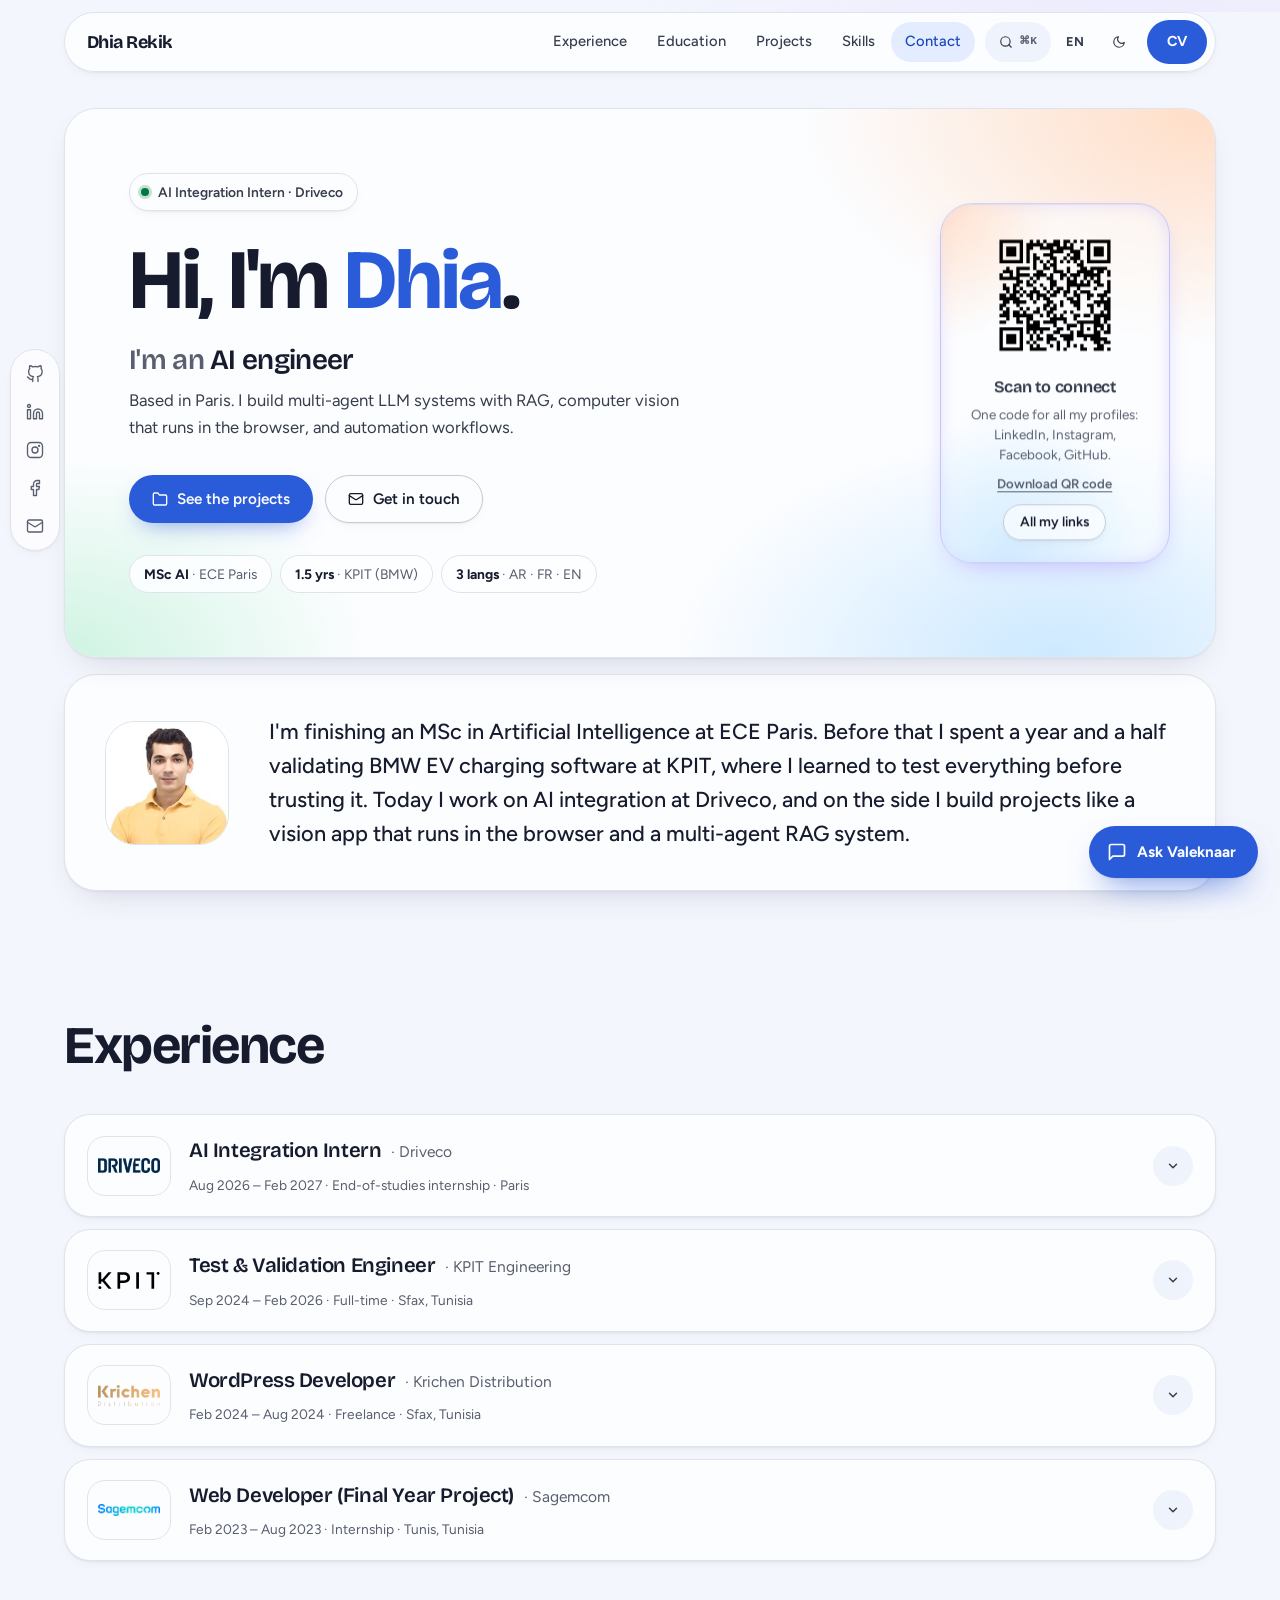
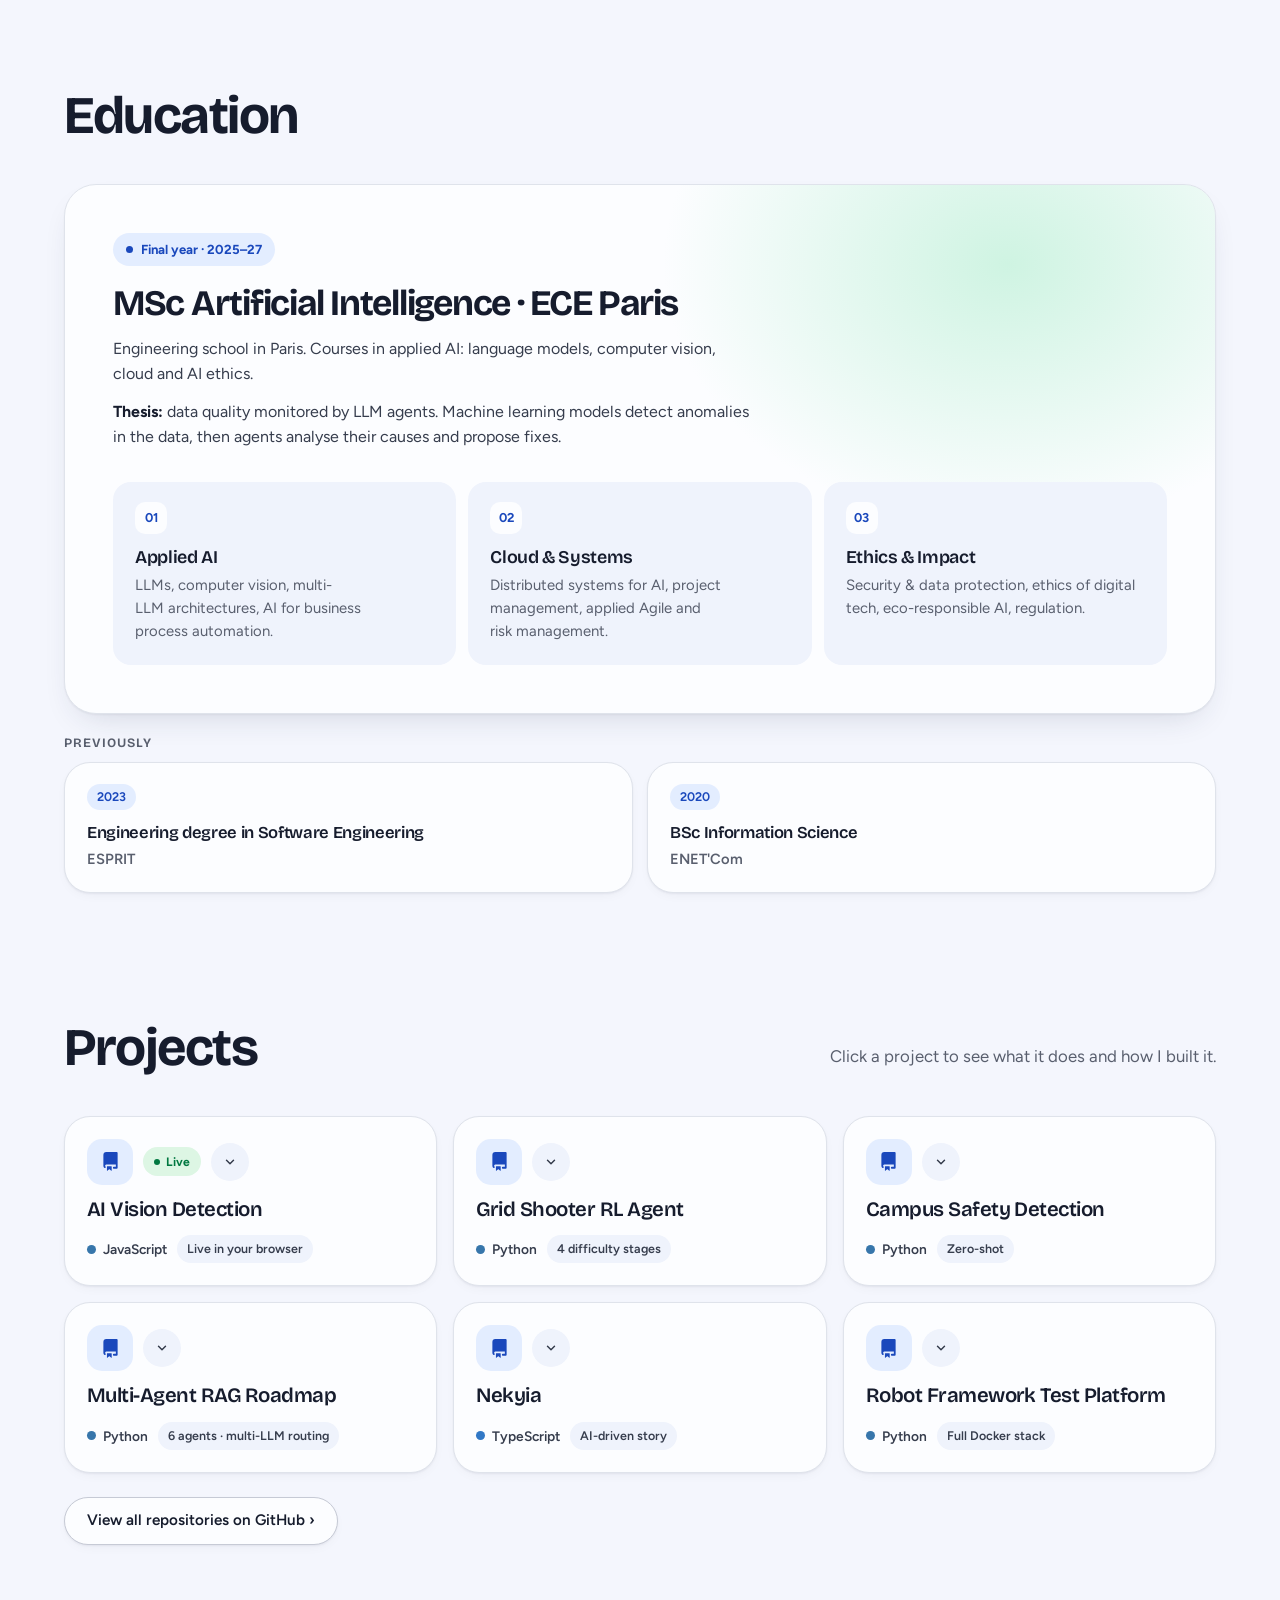
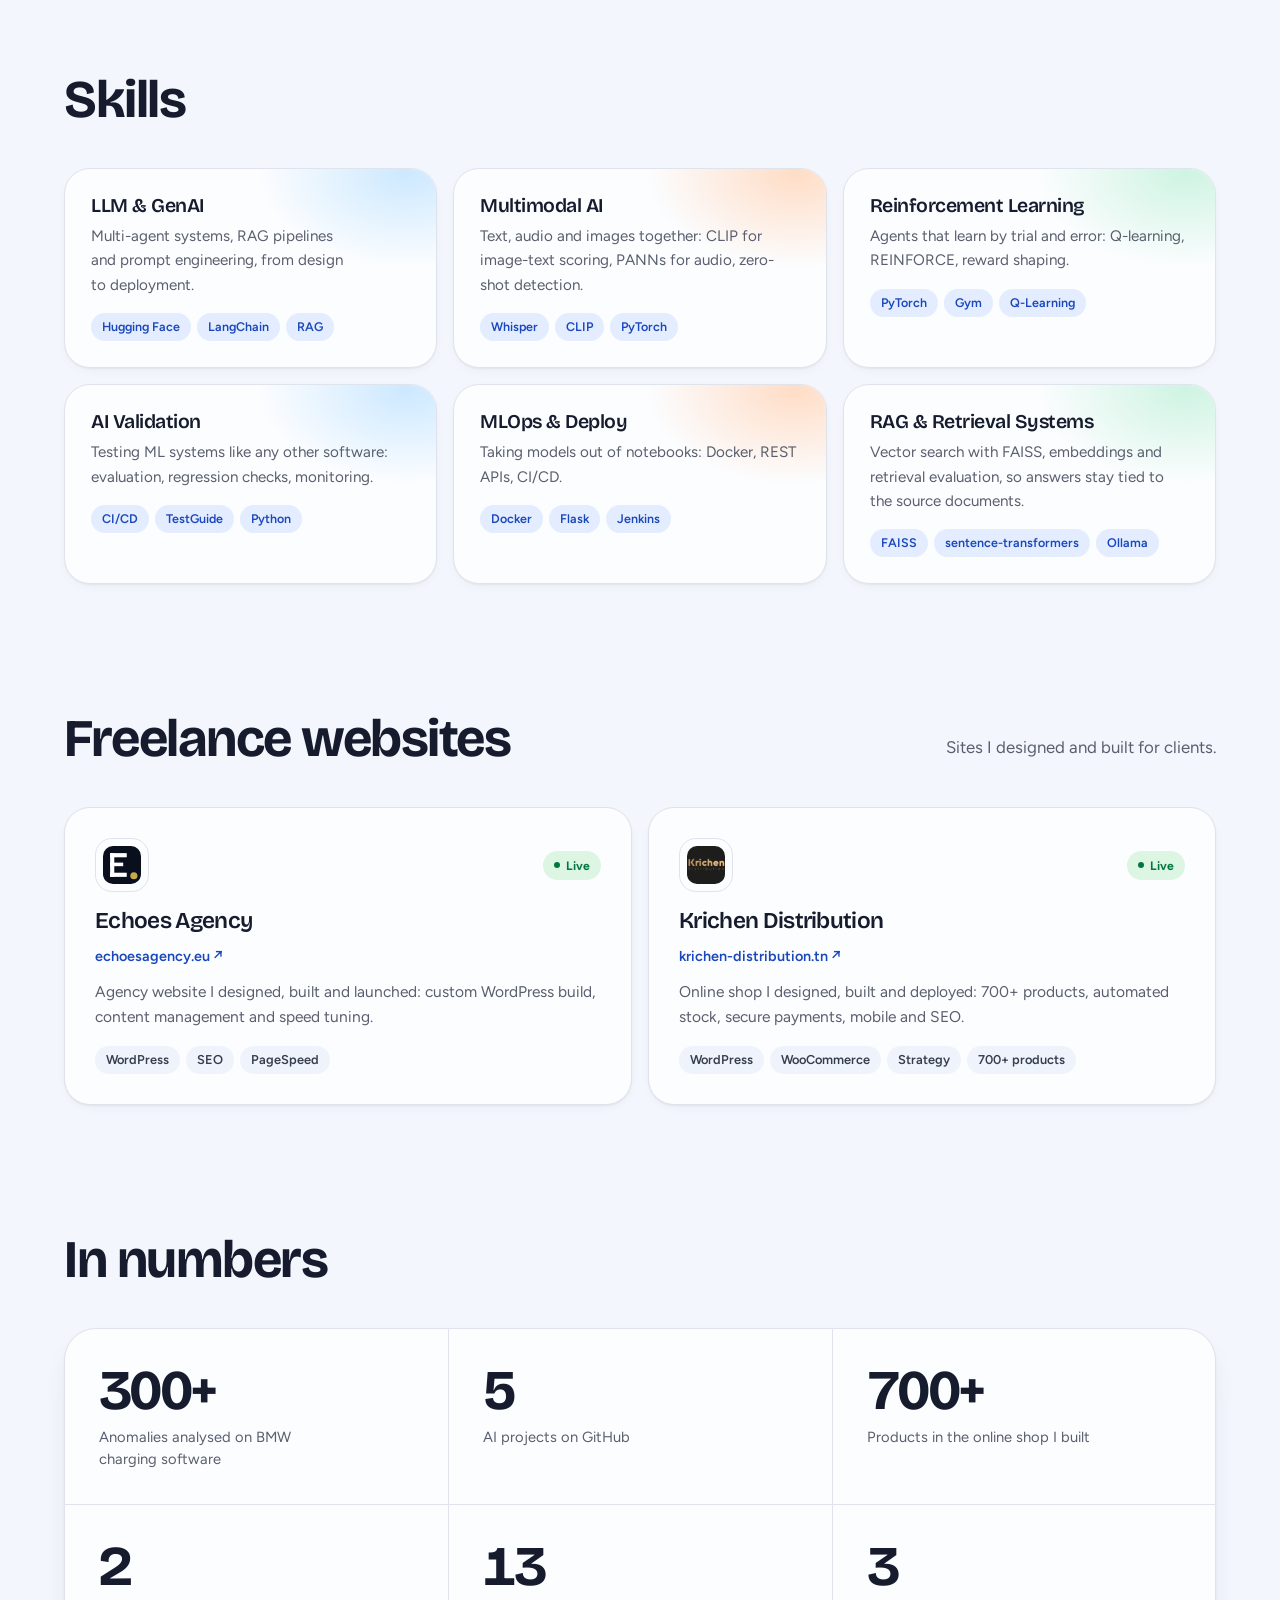
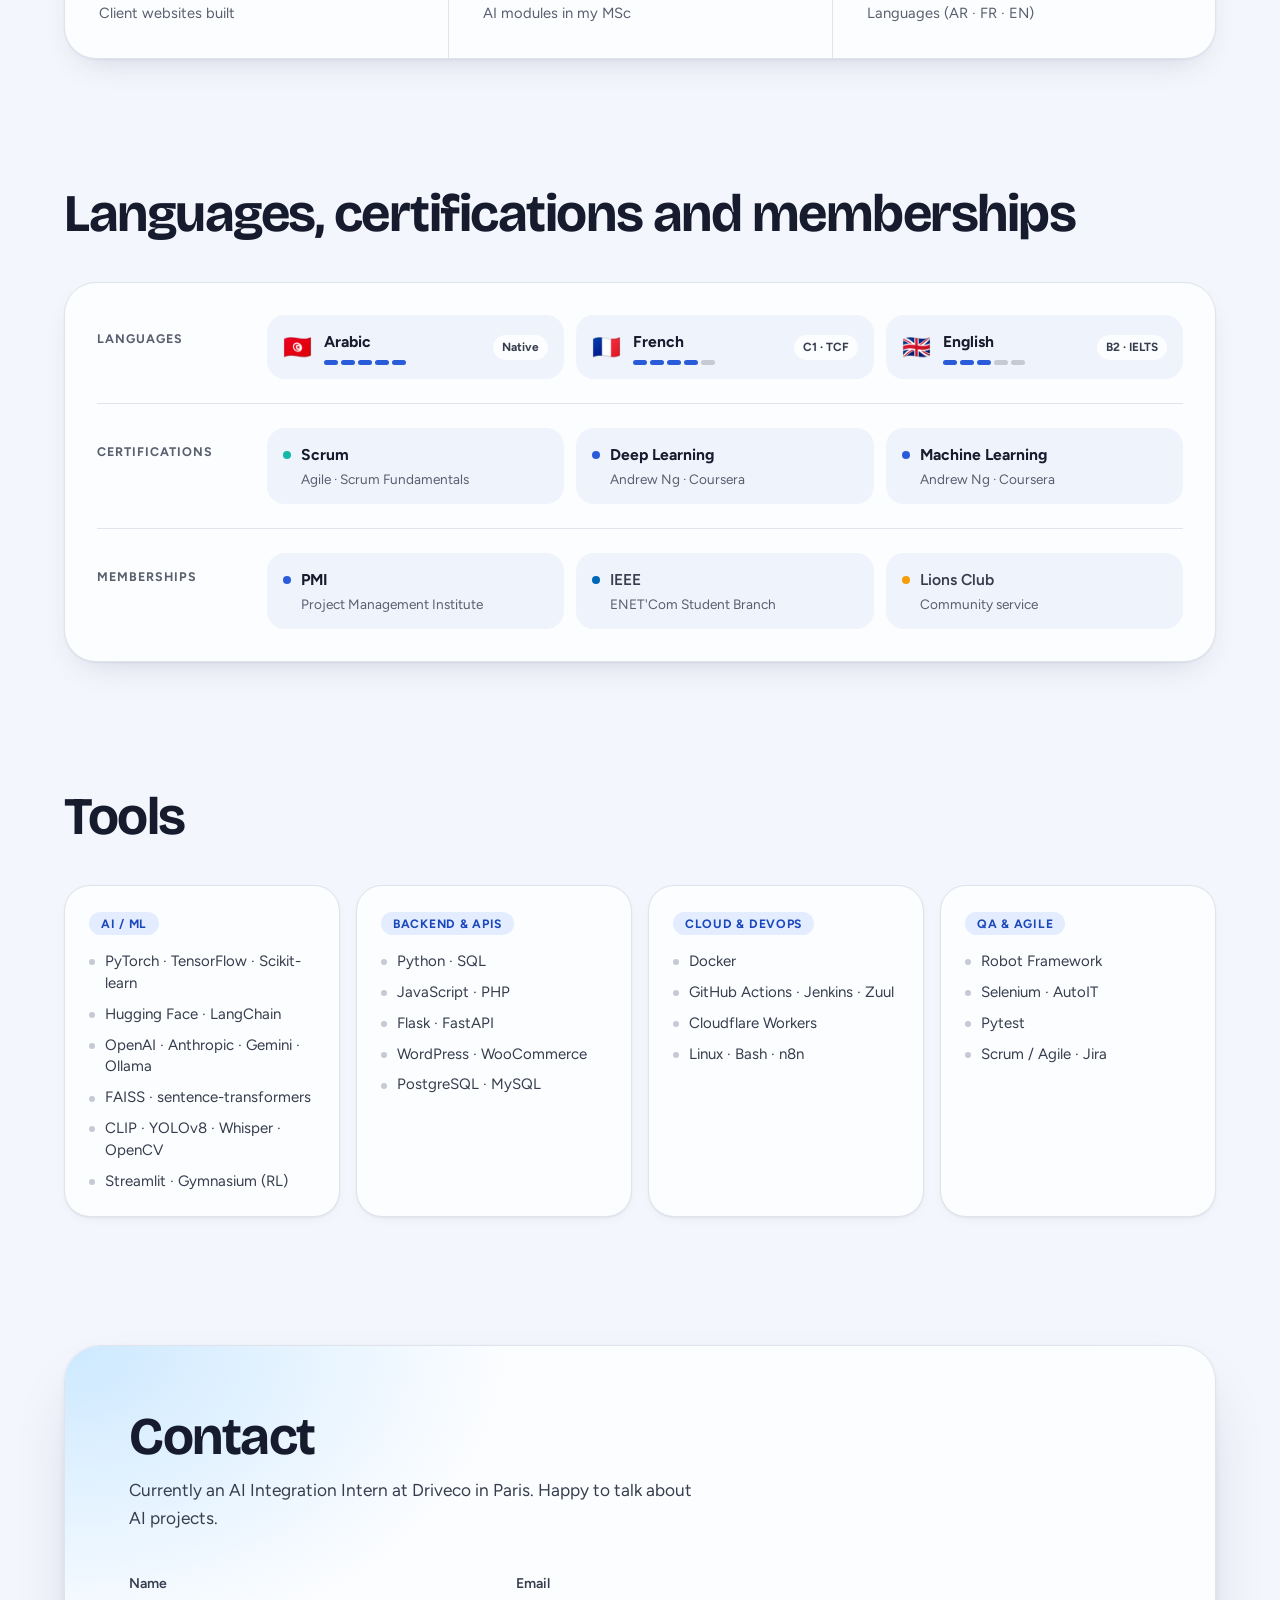
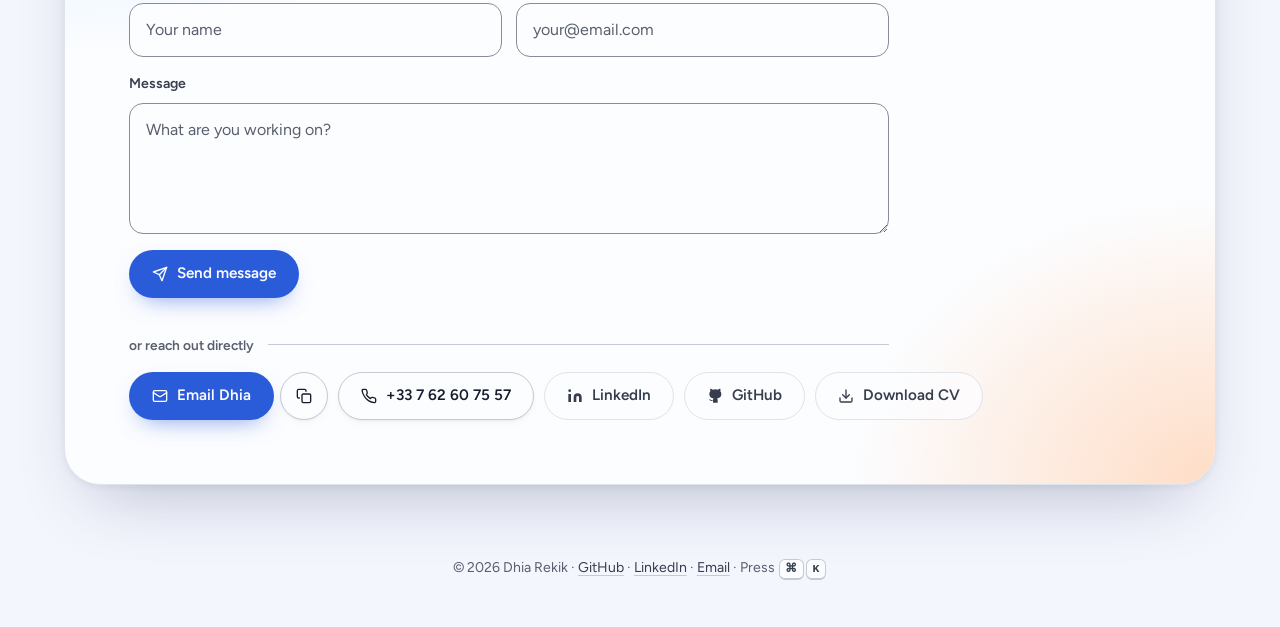
==== commit ae357785: "feat: modern aurora orb, 'Scan to connect' on open, 'Scan me' when silent - Default look is a facele" ====
--- a/index.html
+++ b/index.html
@@ -66,7 +66,7 @@
 <noscript><link rel="stylesheet" href="https://fonts.googleapis.com/css2?family=Bricolage+Grotesque:opsz,wght@12..96,500..700&family=Figtree:wght@400..700&display=swap"></noscript>
 
 <script type="importmap">{"imports":{"three":"/vendor/three/three.module.js?v=0.160.0","three/addons/":"/vendor/three/addons/"}}</script>
-<link rel="stylesheet" href="css/styles.css?v=20261117-c4">
+<link rel="stylesheet" href="css/styles.css?v=20261117-c5">
 <meta http-equiv="Cache-Control" content="no-cache, must-revalidate">
 </head>
 <body>
@@ -717,7 +717,7 @@
 <script src="js/projects.js?v=20261011-23"></script>
 <script src="js/command-palette.js?v=20261011-12"></script>
 <script src="js/valeknaar.js?v=20261013-1"></script>
-<script type="module" src="js/robot/robot-guide.js?v=20261117-13"></script>
+<script type="module" src="js/robot/robot-guide.js?v=20261117-18"></script>
 
 <!-- Cloudflare Web Analytics -->
 <script defer src="https://static.cloudflareinsights.com/beacon.min.js" data-cf-beacon="{&quot;token&quot;: &quot;82fdba3ce2a249d98680ab49ec8379f4&quot;}"></script>
--- a/css/styles.css
+++ b/css/styles.css
@@ -1867,3 +1867,32 @@
   }
 }
 
+/* ===== "Scan me" pop-up the robot shows when it is silent ===== */
+.robot-scan {
+  position: fixed;
+  bottom: 0;
+  left: 0;
+  z-index: 991;
+  display: grid;
+  justify-items: center;
+  gap: 5px;
+  width: 110px;
+  padding: 9px 9px 8px;
+  border-radius: 16px;
+  color: var(--ink-2);
+  text-decoration: none;
+  background: color-mix(in oklch, var(--card) 70%, transparent);
+  -webkit-backdrop-filter: blur(12px) saturate(1.4);
+  backdrop-filter: blur(12px) saturate(1.4);
+  border: 1px solid color-mix(in oklch, var(--section-tint) 55%, transparent);
+  box-shadow: 0 12px 30px -14px var(--section-tint);
+  opacity: 0;
+  scale: 0.86;
+  pointer-events: none;
+  transition: opacity .3s ease, scale .35s cubic-bezier(.2, 1.4, .4, 1), border-color .6s ease, box-shadow .6s ease;
+}
+.robot-scan.show { opacity: 1; scale: 1; pointer-events: auto; }
+.robot-scan img { width: 84px; height: 84px; padding: 4px; border-radius: 8px; background: #fff; }
+.robot-scan span { font-size: 0.72rem; font-weight: 650; }
+@media (prefers-reduced-motion: reduce) { .robot-scan { transition: opacity .2s ease; scale: 1; } }
+
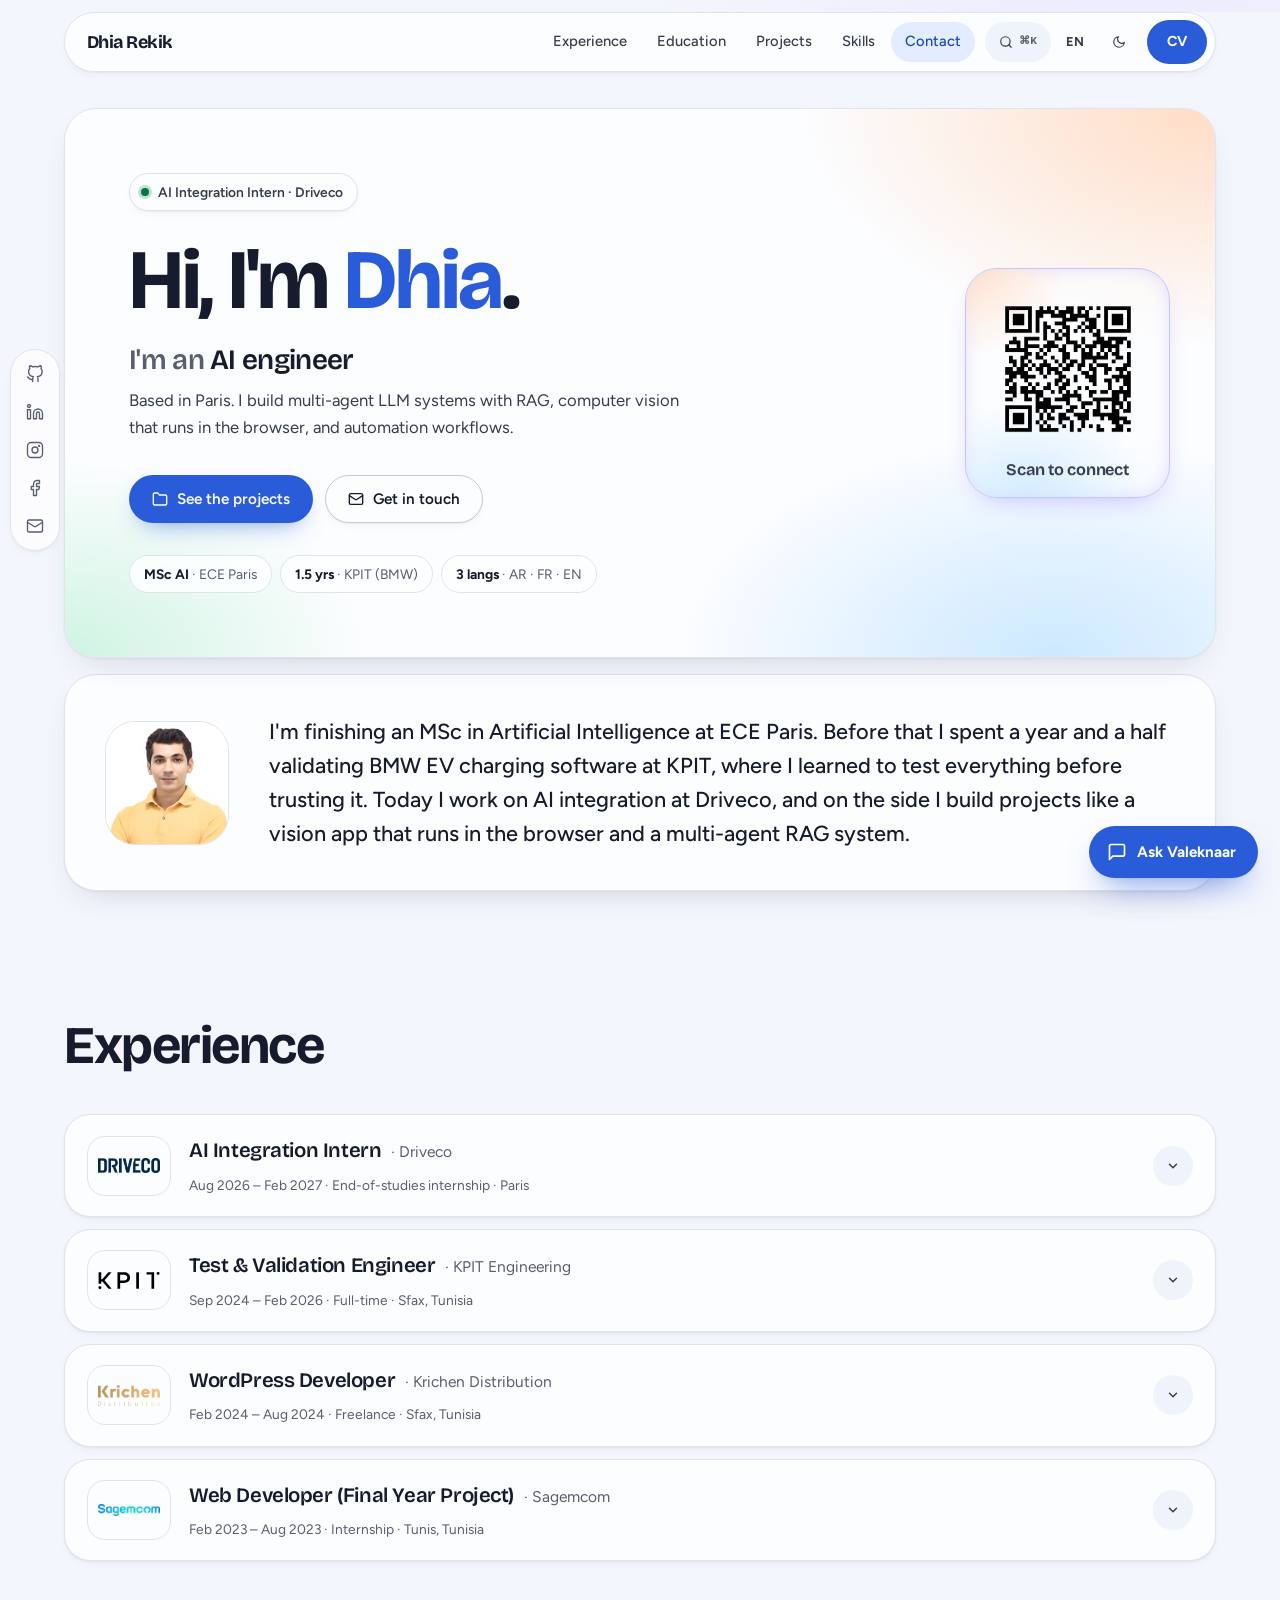
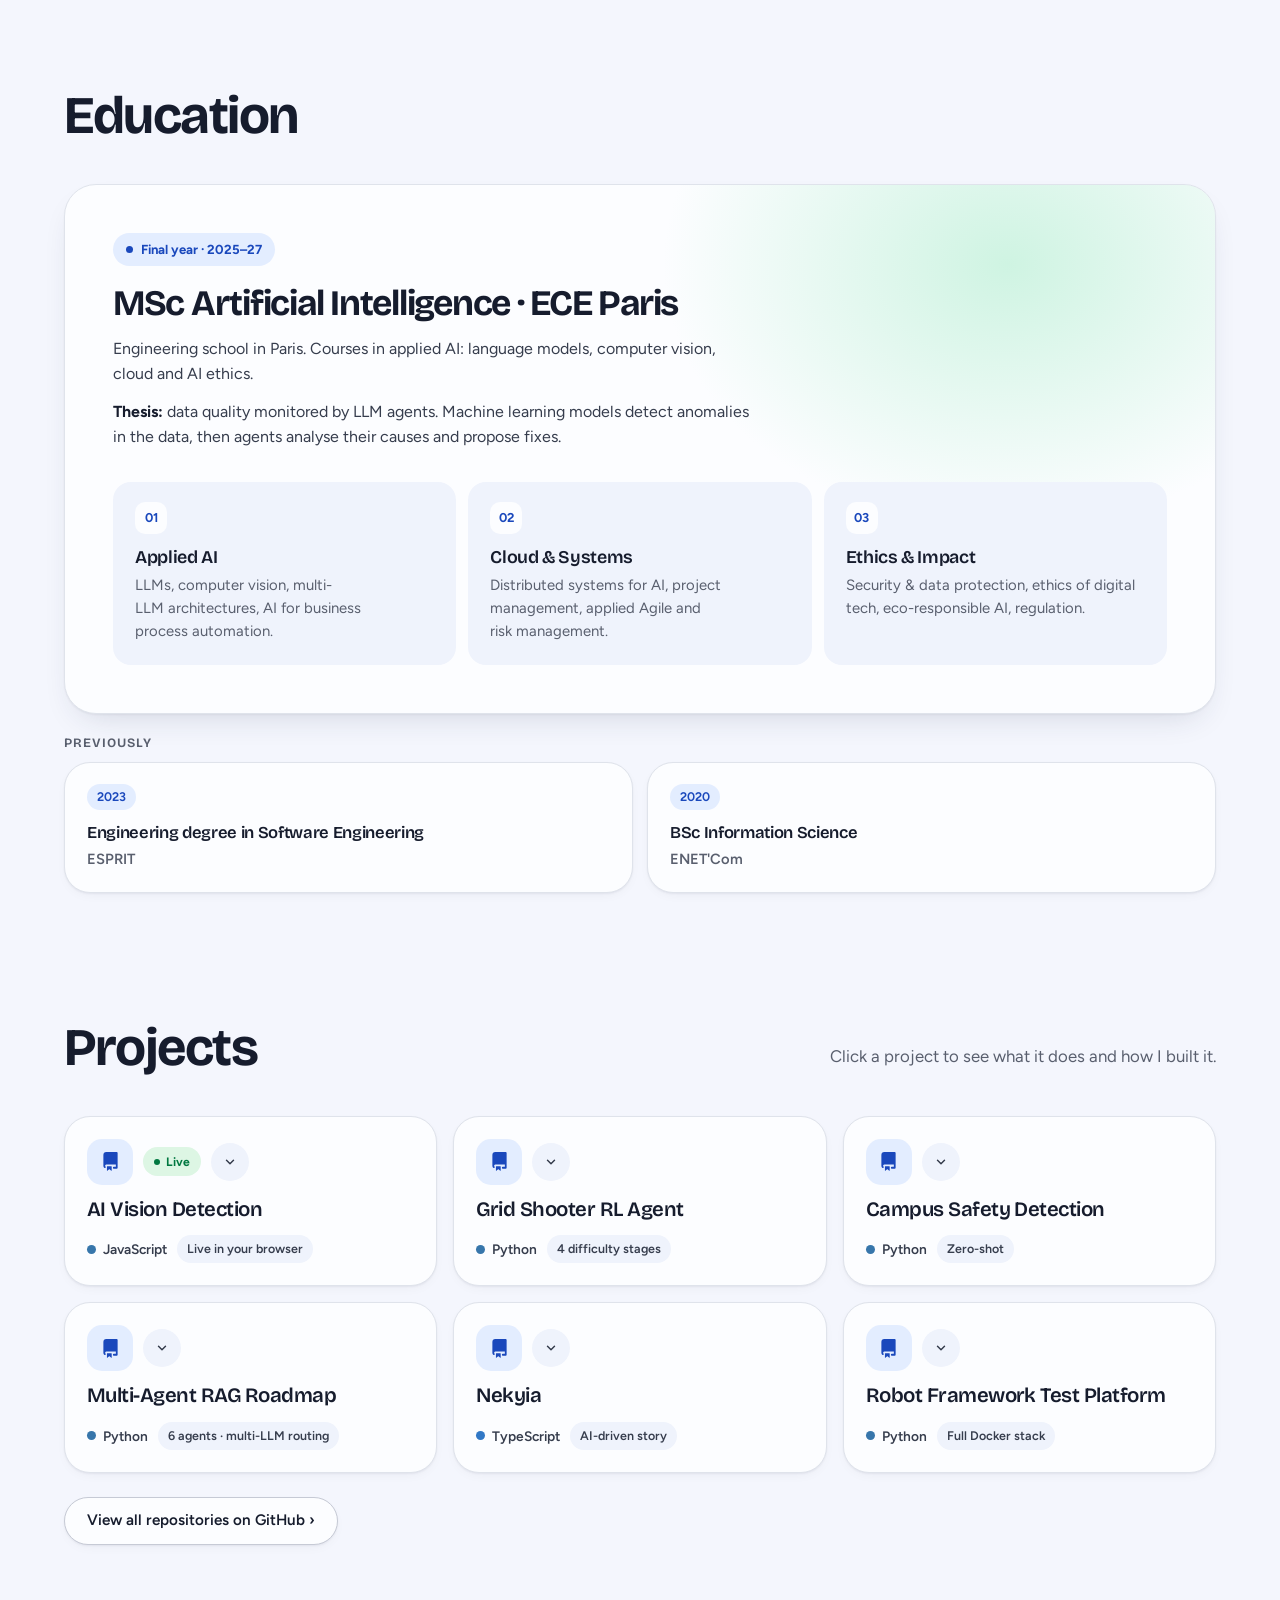
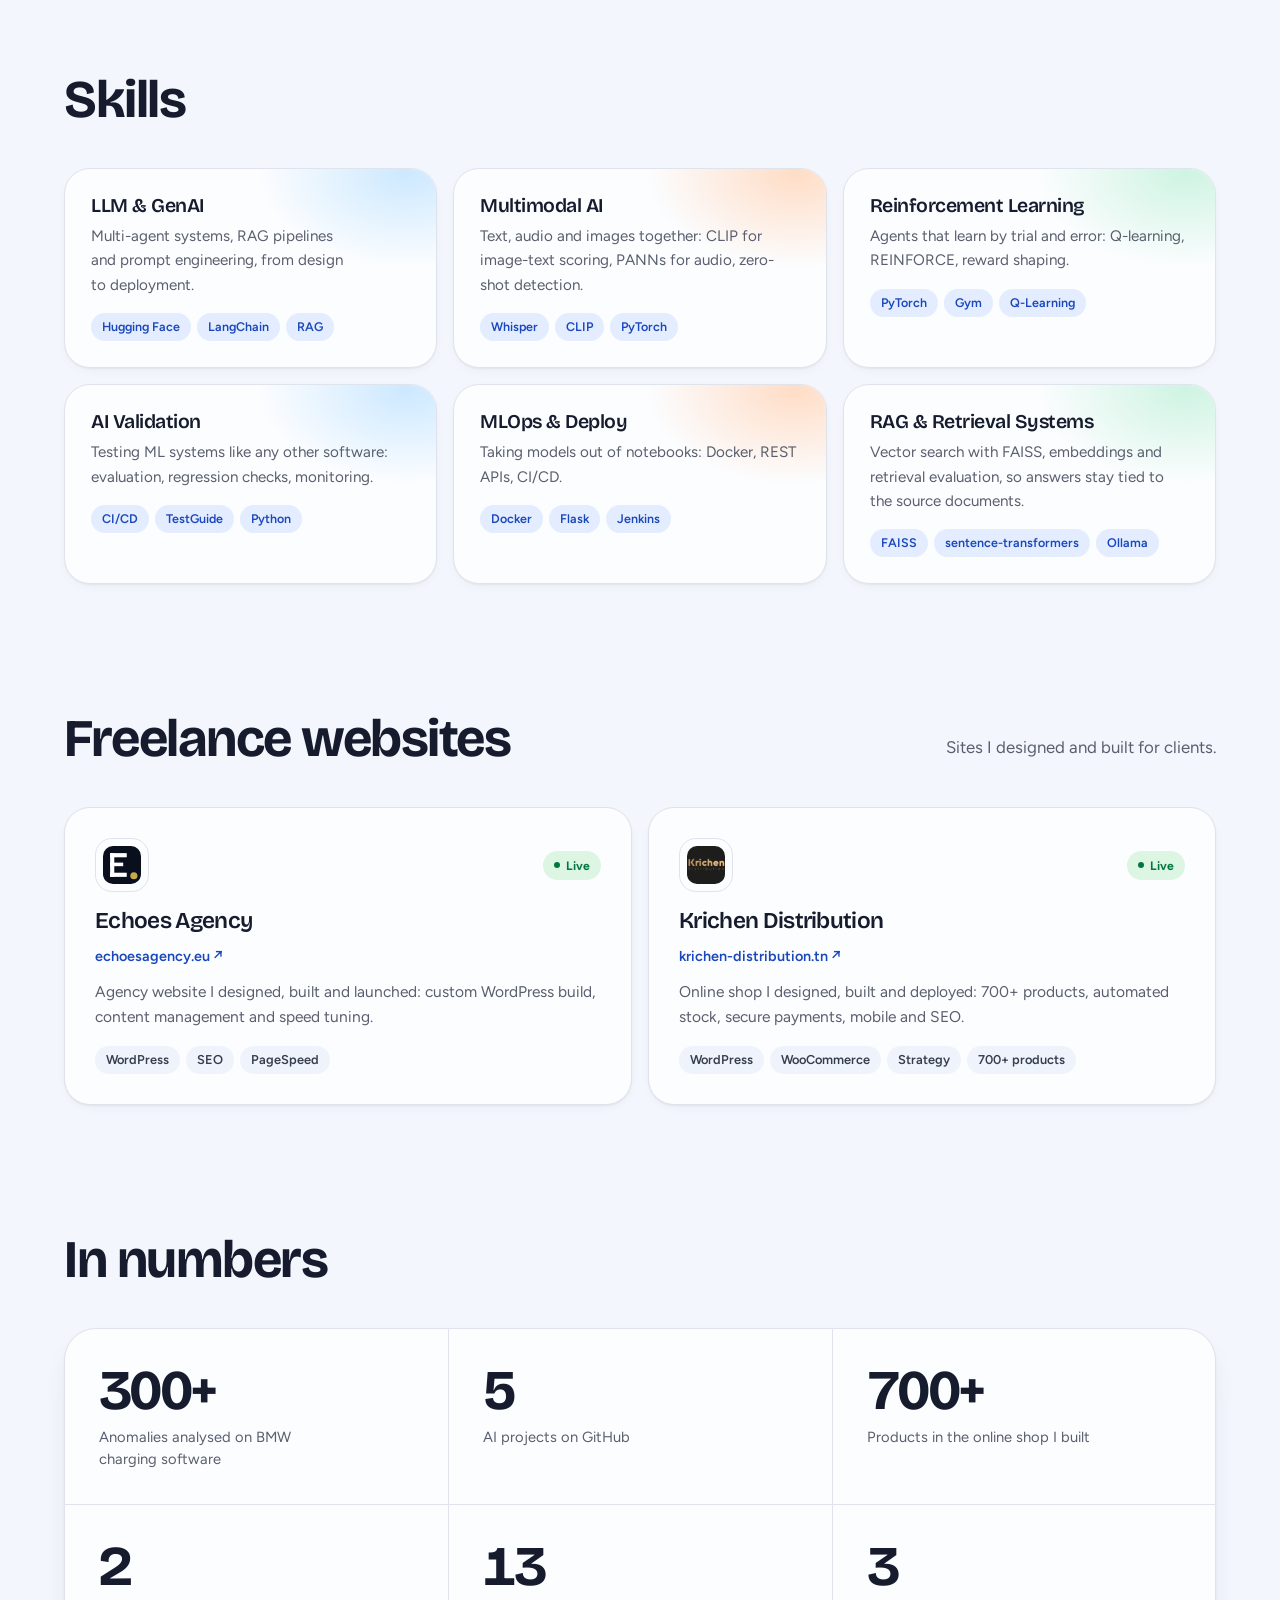
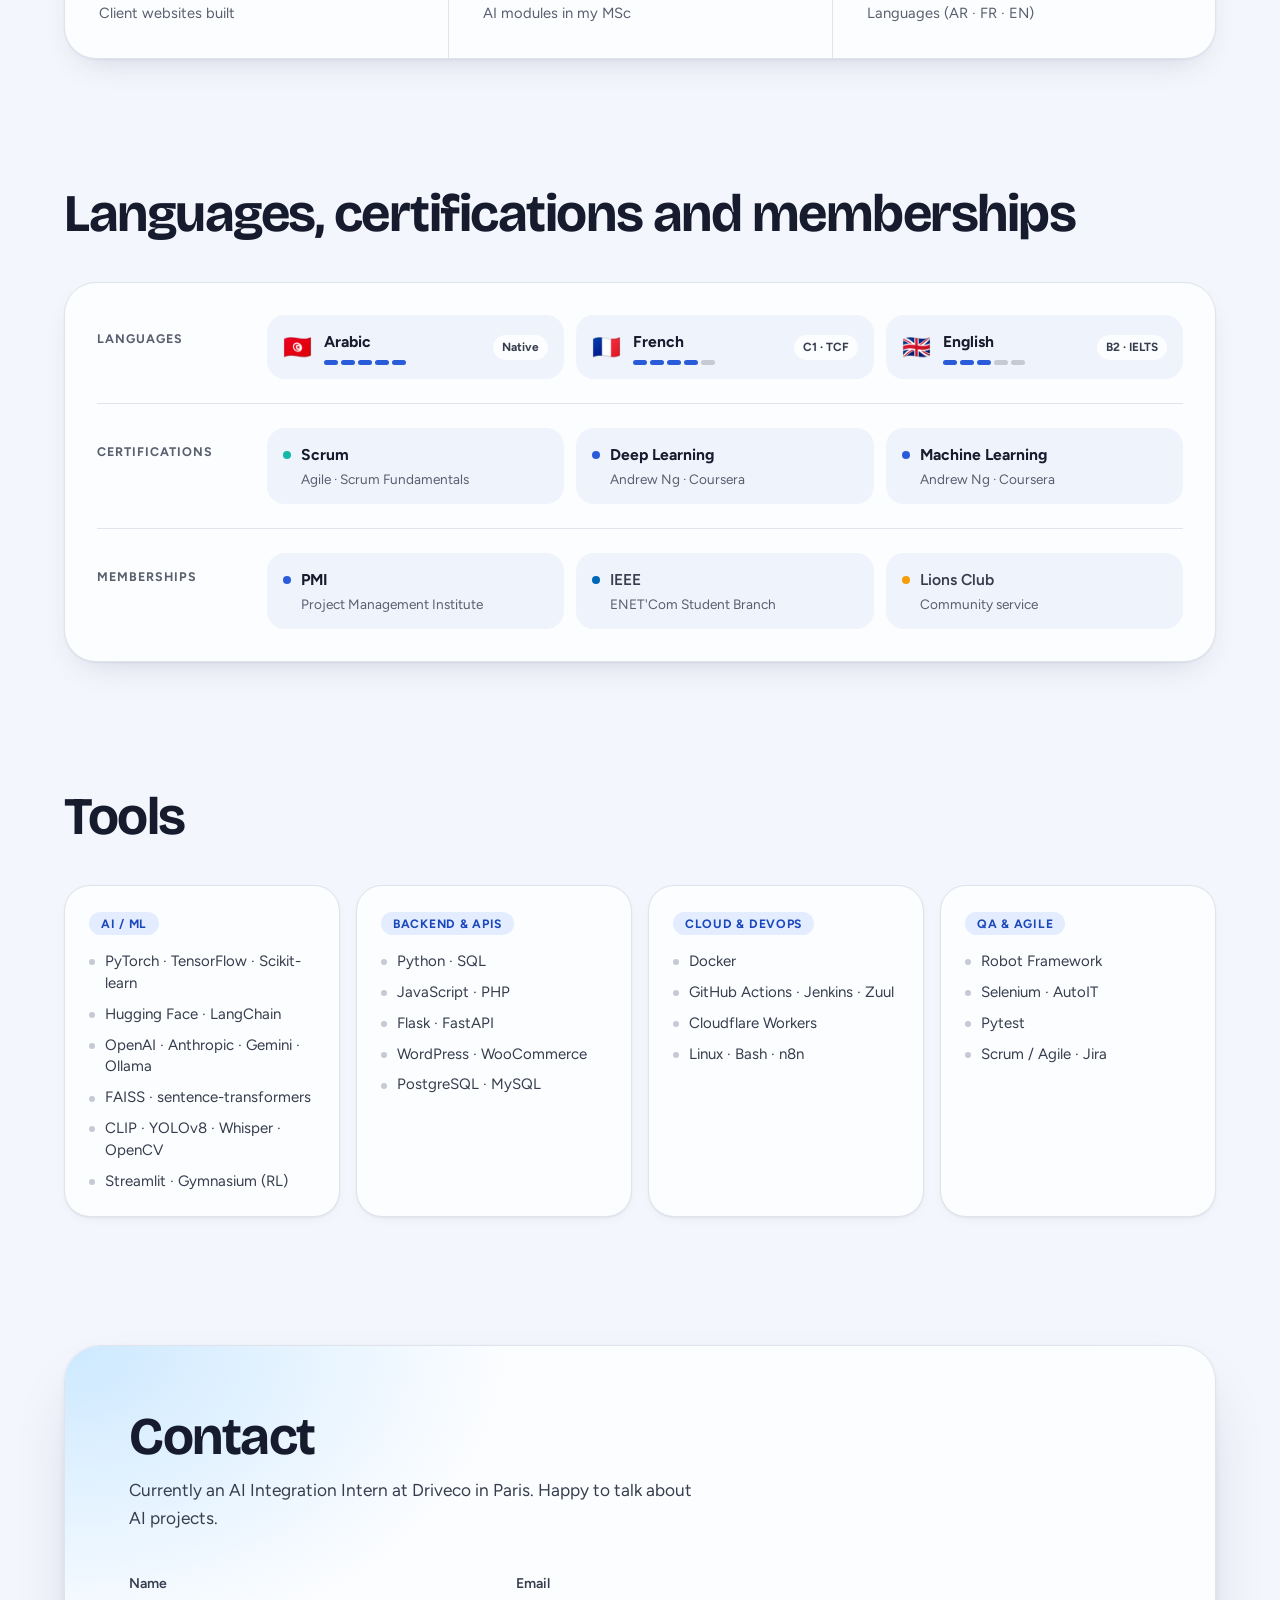
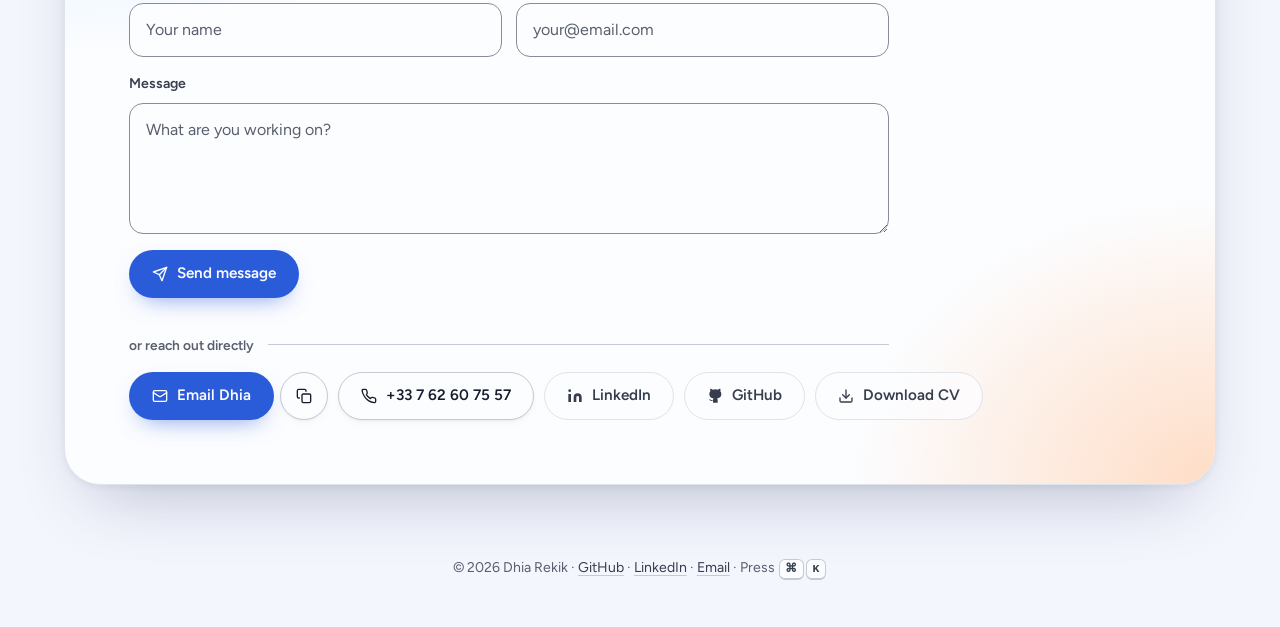
==== commit 1ab7e209: "design: robot beside each title while scrolling; QR panel is just the code - While scrolling, the ro" ====
--- a/index.html
+++ b/index.html
@@ -66,7 +66,7 @@
 <noscript><link rel="stylesheet" href="https://fonts.googleapis.com/css2?family=Bricolage+Grotesque:opsz,wght@12..96,500..700&family=Figtree:wght@400..700&display=swap"></noscript>
 
 <script type="importmap">{"imports":{"three":"/vendor/three/three.module.js?v=0.160.0","three/addons/":"/vendor/three/addons/"}}</script>
-<link rel="stylesheet" href="css/styles.css?v=20261117-c5">
+<link rel="stylesheet" href="css/styles.css?v=20261117-c6">
 <meta http-equiv="Cache-Control" content="no-cache, must-revalidate">
 </head>
 <body>
@@ -174,9 +174,6 @@
     <aside class="hero-qr" aria-labelledby="heroQrTitle">
       <img class="hero-qr-code" src="assets/qr/dhiarekik-links.svg" alt="QR code linking to dhiarekik.me/links" width="190" height="190">
       <h2 class="hero-qr-title" id="heroQrTitle" data-i18n="qr.title">Scan to connect</h2>
-      <p class="hero-qr-sub" data-i18n="qr.sub">One code for all my profiles: LinkedIn, Instagram, Facebook, GitHub.</p>
-      <a class="hero-qr-download" href="assets/qr/dhiarekik-links.png" download="dhia-rekik-qr.png" data-i18n="qr.download">Download QR code</a>
-      <a class="btn btn-secondary hero-qr-links" href="links/" data-i18n="qr.links">All my links</a>
     </aside>
   </div>
 </section>
@@ -717,7 +714,7 @@
 <script src="js/projects.js?v=20261011-23"></script>
 <script src="js/command-palette.js?v=20261011-12"></script>
 <script src="js/valeknaar.js?v=20261013-1"></script>
-<script type="module" src="js/robot/robot-guide.js?v=20261117-18"></script>
+<script type="module" src="js/robot/robot-guide.js?v=20261117-19"></script>
 
 <!-- Cloudflare Web Analytics -->
 <script defer src="https://static.cloudflareinsights.com/beacon.min.js" data-cf-beacon="{&quot;token&quot;: &quot;82fdba3ce2a249d98680ab49ec8379f4&quot;}"></script>
--- a/css/styles.css
+++ b/css/styles.css
@@ -516,23 +516,6 @@
   letter-spacing: -0.015em;
   color: var(--ink-2);
 }
-.hero-qr-sub { max-width: 26ch; font-size: 0.84rem; line-height: 1.5; color: var(--muted); }
-.hero-qr-download {
-  font-size: 0.82rem;
-  font-weight: 600;
-  color: var(--muted);
-  text-decoration: underline;
-  text-decoration-thickness: 1px;
-  text-underline-offset: 3px;
-}
-.hero-qr-download:hover { color: var(--accent-ink); }
-.hero-qr-links {
-  margin-top: 2px;
-  min-height: 36px;
-  padding: 0 16px;
-  font-size: 0.86rem;
-  background: color-mix(in oklch, var(--card) 70%, transparent);
-}
 /* Dark theme: phones need a light quiet zone to scan, so keep a soft tile. */
 body.dark .hero-qr-code {
   padding: 8px;
@@ -1709,11 +1692,7 @@
   .hero-qr {
     display: grid;
     grid-template-columns: auto minmax(0, 1fr);
-    grid-template-areas:
-      "code title"
-      "code sub"
-      "code download"
-      "code links";
+    grid-template-areas: "code title";
     justify-items: start;
     align-items: center;
     column-gap: 22px;
@@ -1723,10 +1702,7 @@
   }
   .hero-qr-code { grid-area: code; width: 132px; height: 132px; padding: 8px; }
   .hero-qr-title { grid-area: title; margin-top: 0; }
-  .hero-qr-sub { grid-area: sub; max-width: 40ch; }
-  .hero-qr-download { grid-area: download; }
-  .hero-qr-links { grid-area: links; }
-  .features-grid { grid-template-columns: repeat(2, minmax(0, 1fr)); }
+        .features-grid { grid-template-columns: repeat(2, minmax(0, 1fr)); }
   .cred-certs-grid { grid-template-columns: repeat(2, minmax(0, 1fr)); }
 }
 
@@ -1763,18 +1739,12 @@
   .hero-cta .btn { flex: 1 1 auto; }
   .hero-qr {
     grid-template-columns: auto minmax(0, 1fr);
-    grid-template-areas:
-      "code title"
-      "code sub"
-      "download download"
-      "links links";
+    grid-template-areas: "code title";
     column-gap: 16px;
     padding: 16px;
   }
   .hero-qr-code { width: 104px; height: 104px; padding: 6px; border-radius: 16px; }
-  .hero-qr-download { margin-top: 6px; }
-  .hero-qr-links { justify-self: stretch; margin-top: 2px; }
-
+    
   .about-card { grid-template-columns: minmax(0, 1fr); }
   .about-portrait-mini { width: 84px; height: 84px; border-radius: 24px; }
 
@@ -1858,8 +1828,8 @@
     top: 50%;
     right: clamp(28px, 3.6vw, 60px);
     transform: translateY(-50%);
-    width: clamp(210px, 18vw, 250px);
-    padding: 22px 18px;
+    width: clamp(200px, 16vw, 230px);
+    padding: 22px 18px 18px;
     background: color-mix(in oklch, var(--card) 58%, transparent);
     -webkit-backdrop-filter: blur(10px) saturate(1.3);
     backdrop-filter: blur(10px) saturate(1.3);
@@ -1895,4 +1865,7 @@
 .robot-scan img { width: 84px; height: 84px; padding: 4px; border-radius: 8px; background: #fff; }
 .robot-scan span { font-size: 0.72rem; font-weight: 650; }
 @media (prefers-reduced-motion: reduce) { .robot-scan { transition: opacity .2s ease; scale: 1; } }
-
+@media (min-width: 1000px) {
+  .hero-qr-code { width: 156px; height: 156px; }
+}
+
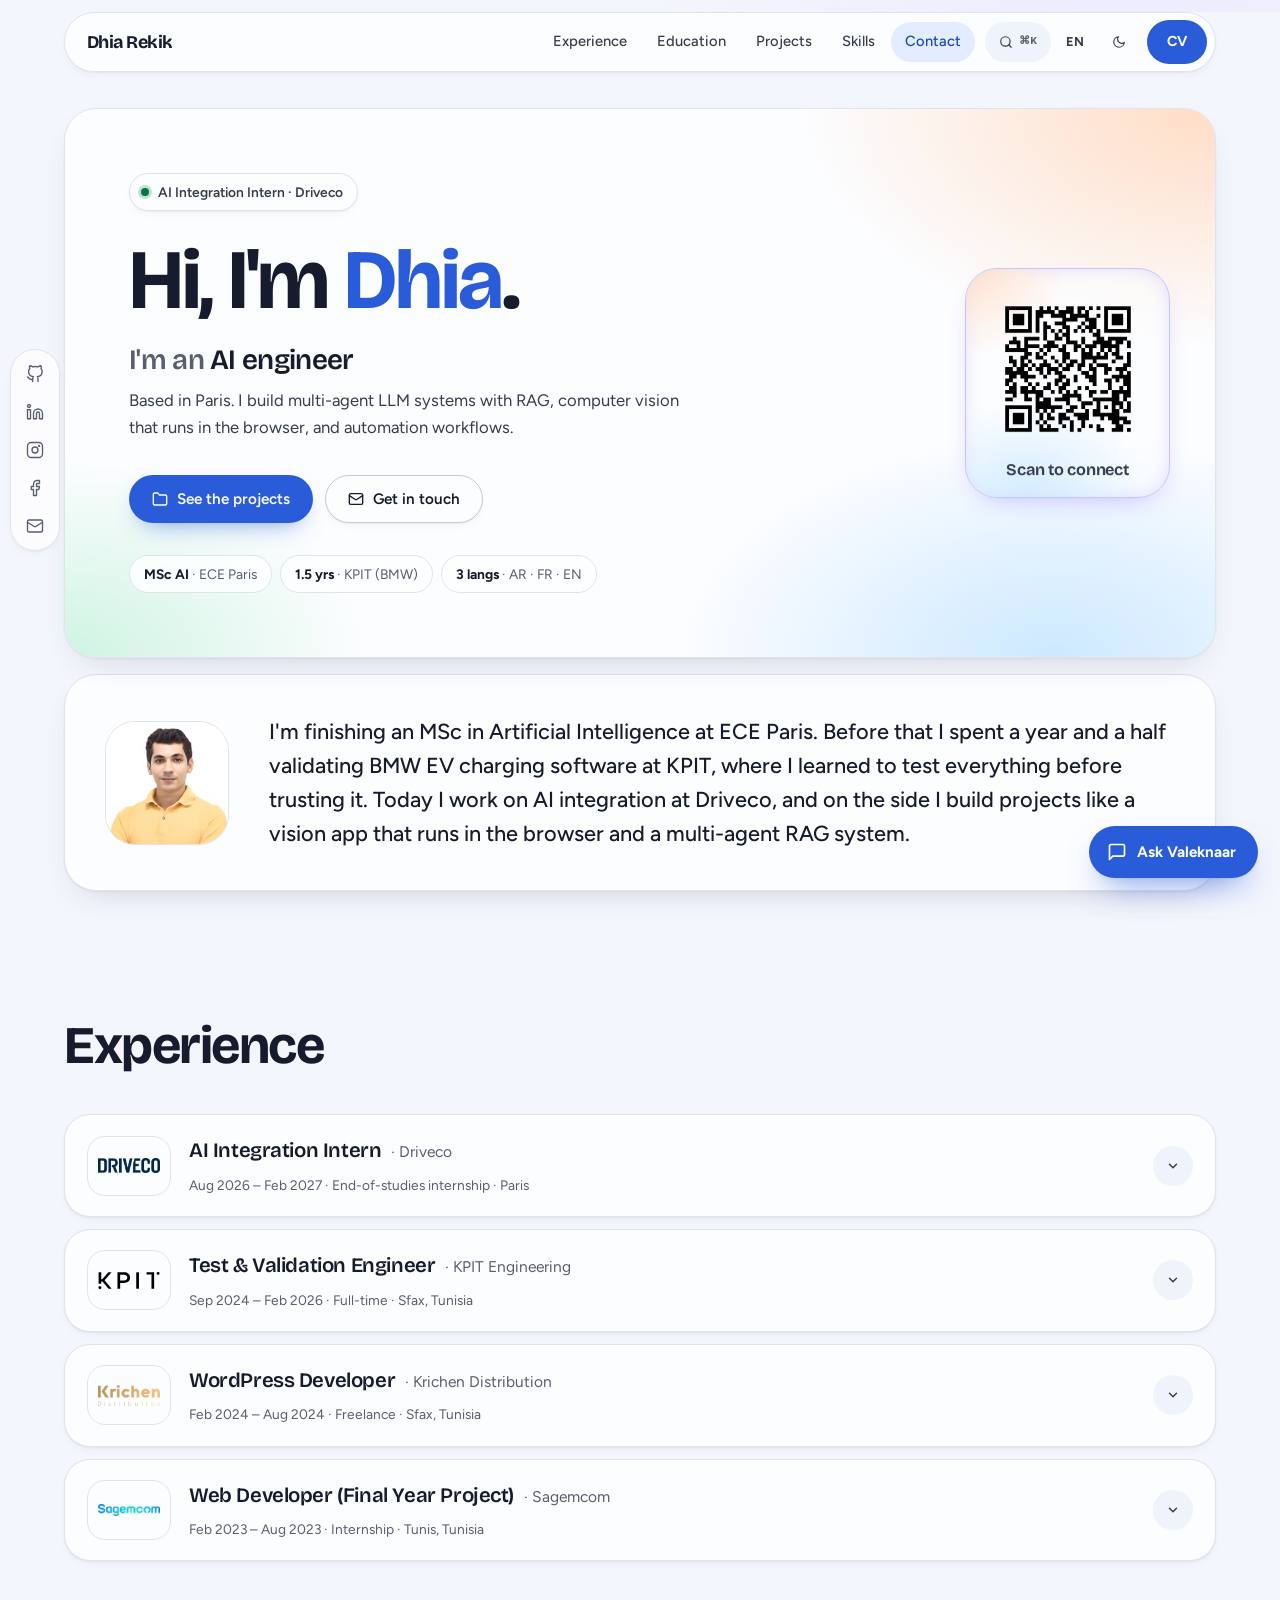
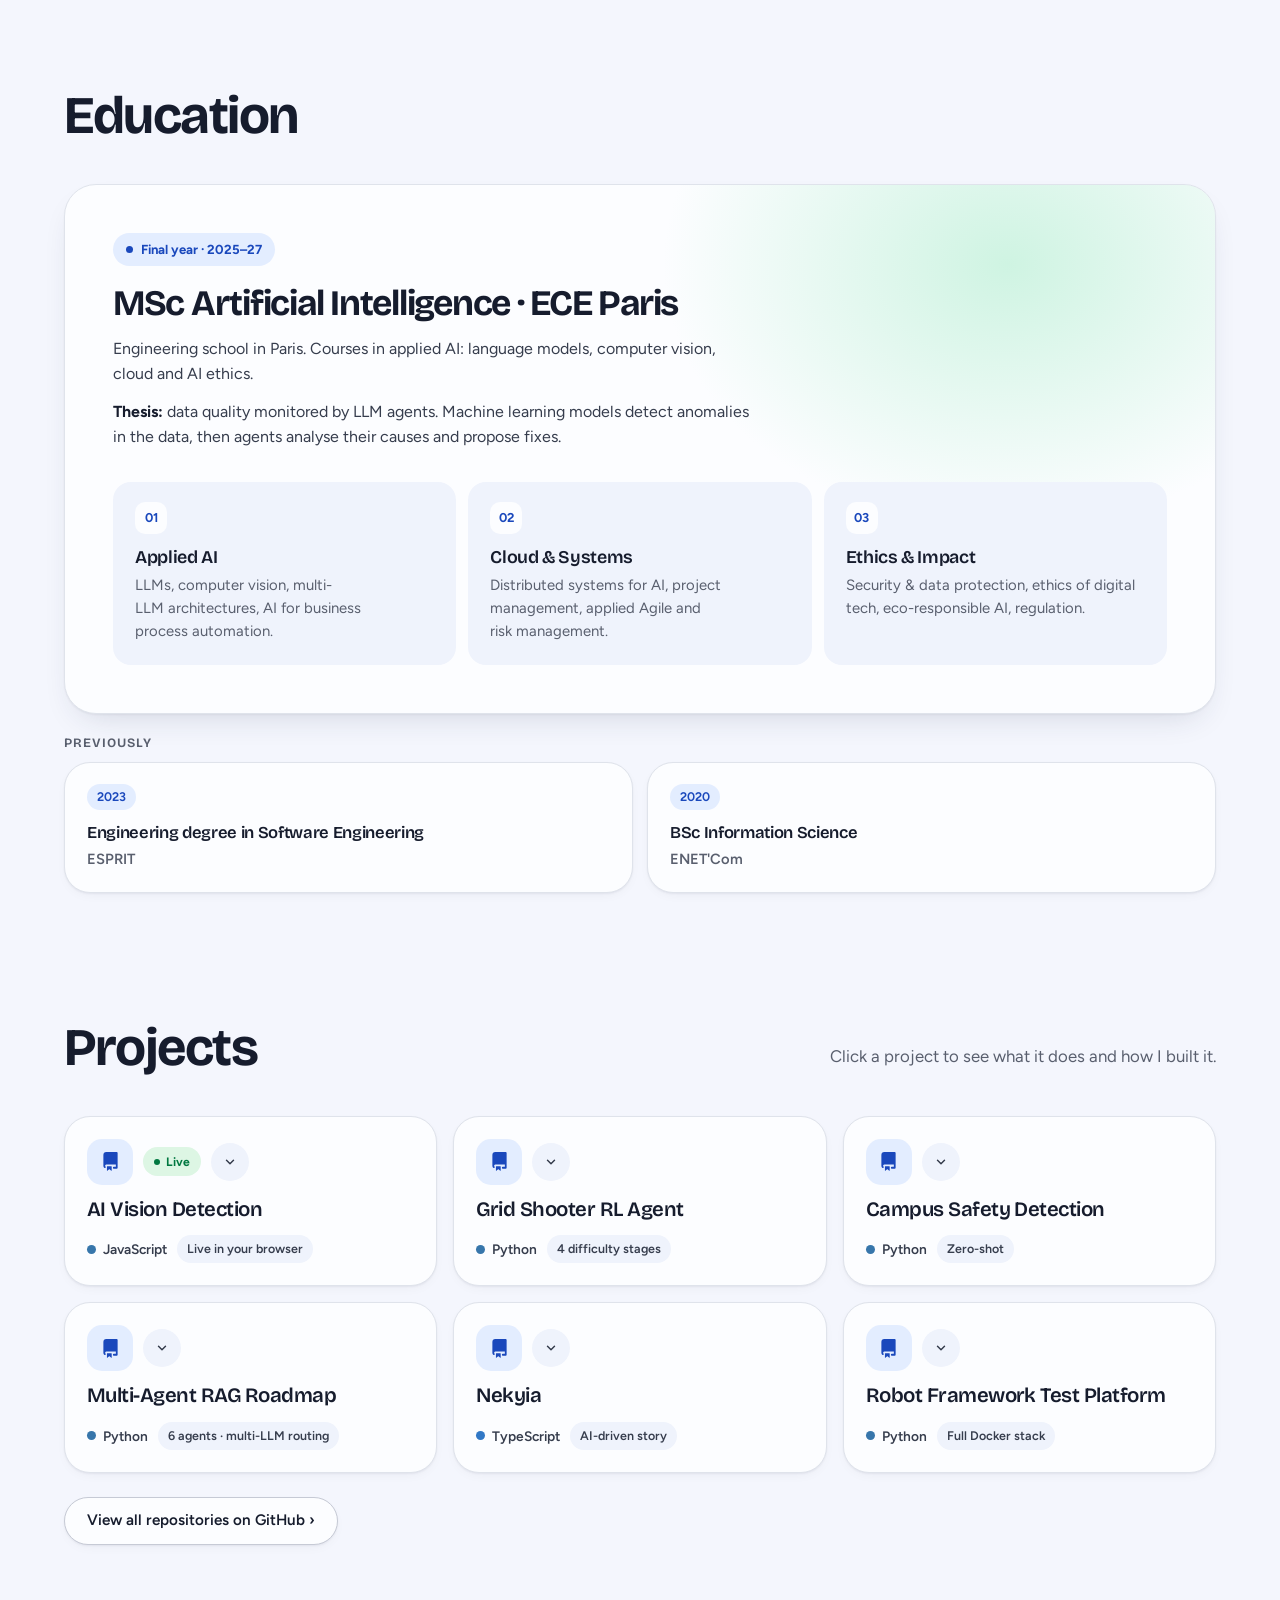
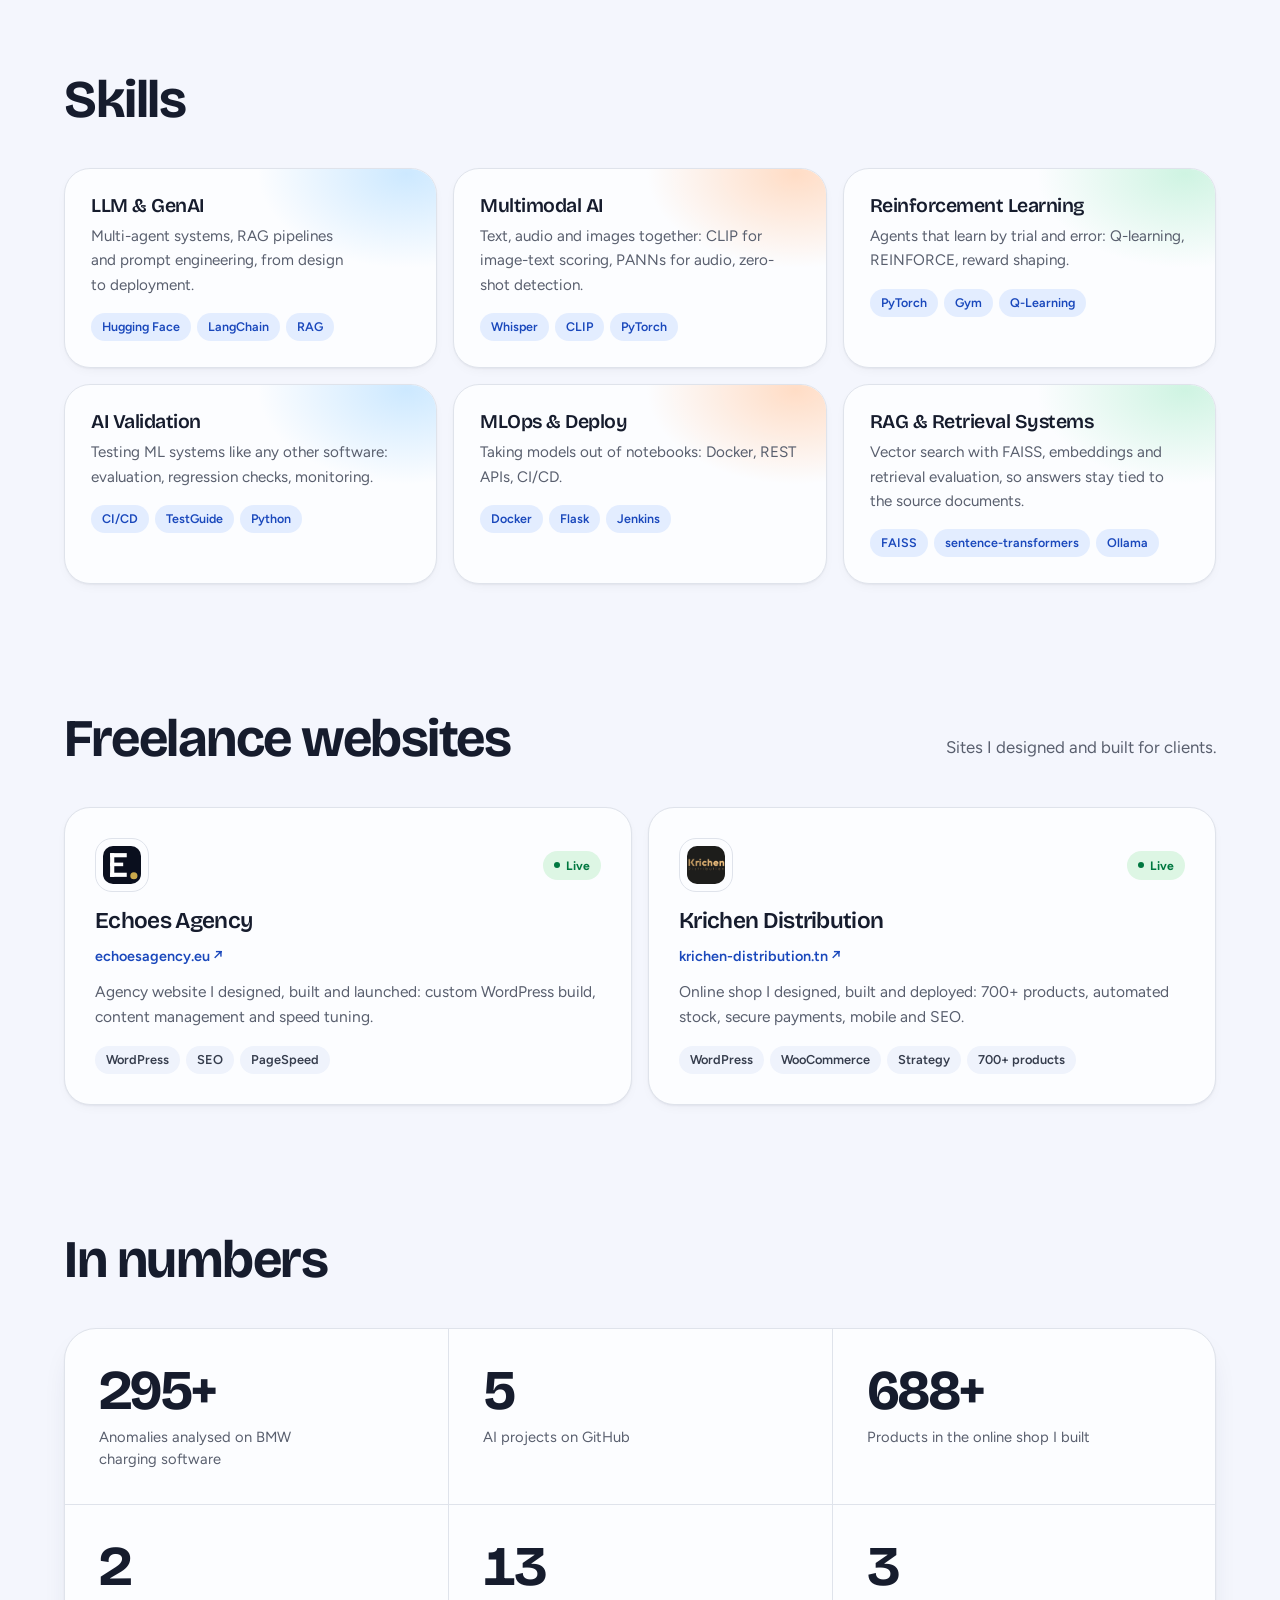
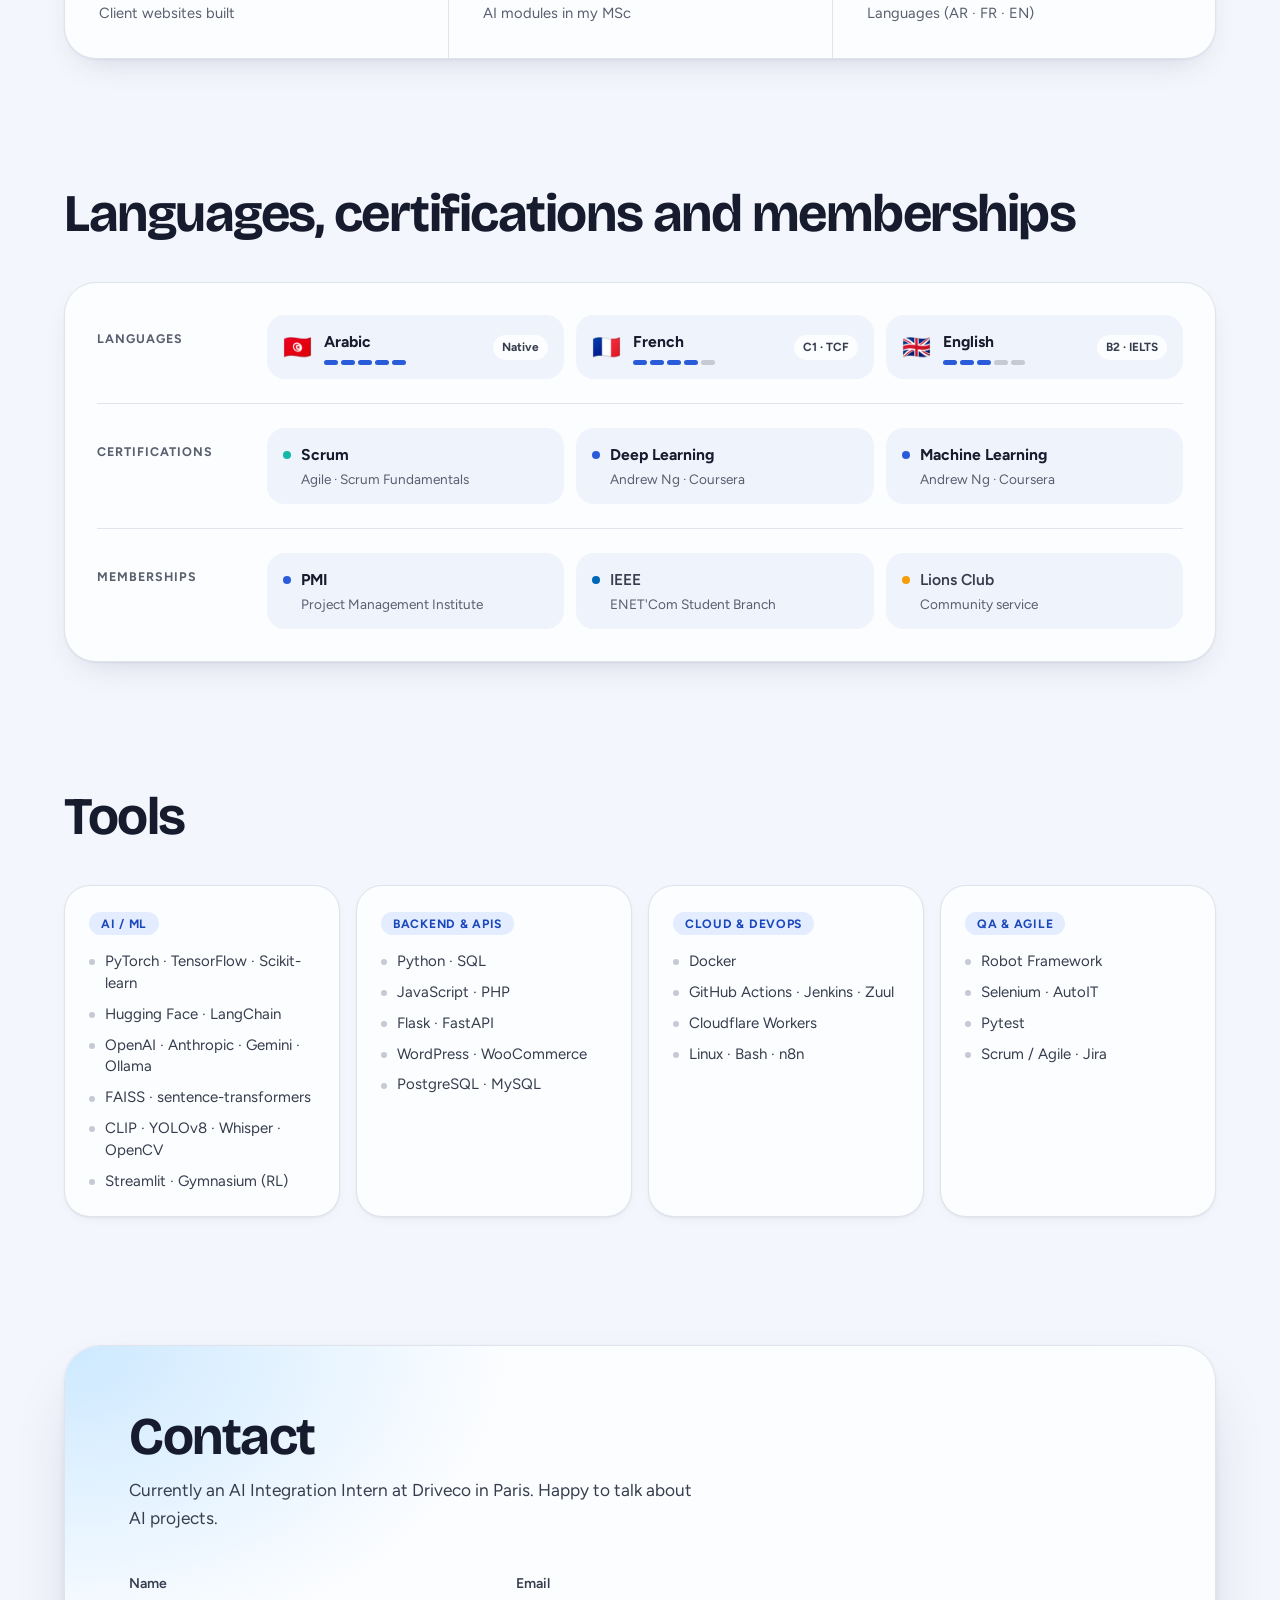
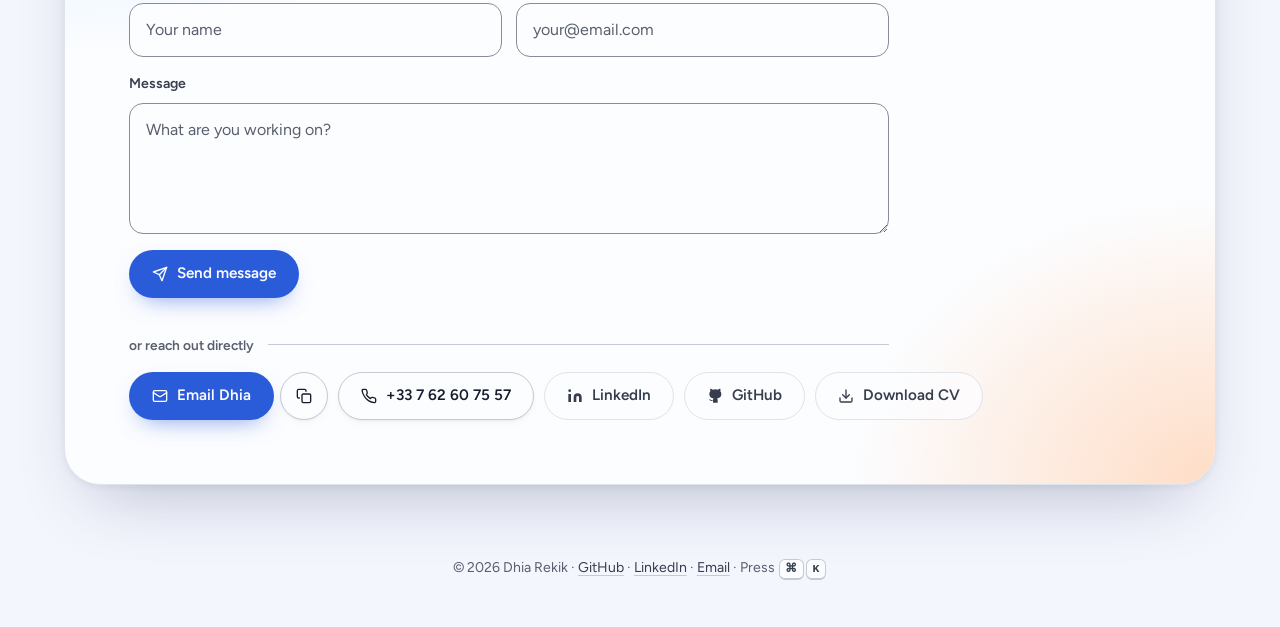
==== commit 78310c33: "fix: PNG and .ico versions of the Aurora icon for Safari Co-Authored-By: Claude Opus 5.5 <noreply@an" ====
--- a/index.html
+++ b/index.html
@@ -8,7 +8,8 @@
 <meta name="theme-color" content="#f4f6fd">
 <meta name="author" content="Dhia Rekik">
 <link rel="manifest" href="manifest.json">
-<link rel="icon" type="image/svg+xml" href="assets/icon.svg">
+<link rel="icon" type="image/png" sizes="32x32" href="assets/icon-32.png?v=aurora">
+<link rel="icon" type="image/svg+xml" href="assets/icon.svg?v=aurora">
 <link rel="apple-touch-icon" href="assets/dhia.jpg">
 
 <meta property="og:type" content="website">
@@ -66,7 +67,7 @@
 <noscript><link rel="stylesheet" href="https://fonts.googleapis.com/css2?family=Bricolage+Grotesque:opsz,wght@12..96,500..700&family=Figtree:wght@400..700&display=swap"></noscript>
 
 <script type="importmap">{"imports":{"three":"/vendor/three/three.module.js?v=0.160.0","three/addons/":"/vendor/three/addons/"}}</script>
-<link rel="stylesheet" href="css/styles.css?v=20261117-c6">
+<link rel="stylesheet" href="css/styles.css?v=20261117-c9">
 <meta http-equiv="Cache-Control" content="no-cache, must-revalidate">
 </head>
 <body>
@@ -714,7 +715,7 @@
 <script src="js/projects.js?v=20261011-23"></script>
 <script src="js/command-palette.js?v=20261011-12"></script>
 <script src="js/valeknaar.js?v=20261013-1"></script>
-<script type="module" src="js/robot/robot-guide.js?v=20261117-19"></script>
+<script type="module" src="js/robot/robot-guide.js?v=20261117-24"></script>
 
 <!-- Cloudflare Web Analytics -->
 <script defer src="https://static.cloudflareinsights.com/beacon.min.js" data-cf-beacon="{&quot;token&quot;: &quot;82fdba3ce2a249d98680ab49ec8379f4&quot;}"></script>
--- a/css/styles.css
+++ b/css/styles.css
@@ -1620,6 +1620,8 @@
   transition: opacity .8s var(--ease-out), transform .8s var(--ease-out);
 }
 .reveal.visible { opacity: 1; transform: none; }
+/* Not revealed yet = drawn 24px lower: menu jumps aim 24px higher so the title lands where scroll-padding intends. */
+.reveal:not(.visible) { scroll-margin-top: 24px; }
 
 .reveal :is(.exp-timeline, #projectsGrid, .features-grid, .shipped-grid, .stack-cats, .edu-themes) > * {
   opacity: 0;
@@ -1869,3 +1871,11 @@
   .hero-qr-code { width: 156px; height: 156px; }
 }
 
+/* ===== Robot beside the titles: fades out instead of covering content; compact "Scan me" ===== */
+.robot-layer { transition: opacity .3s ease; }
+.robot-layer.away { opacity: 0; }
+.robot-scan { display: flex; align-items: center; gap: 10px; width: auto; padding: 8px 14px 8px 8px; }
+.robot-scan img { width: 72px; height: 72px; }
+.robot-scan span { font-size: 0.8rem; white-space: nowrap; }
+.robot-scan:not(.show) { transition-duration: .1s; }   /* gone before the speech bubble fades in */
+
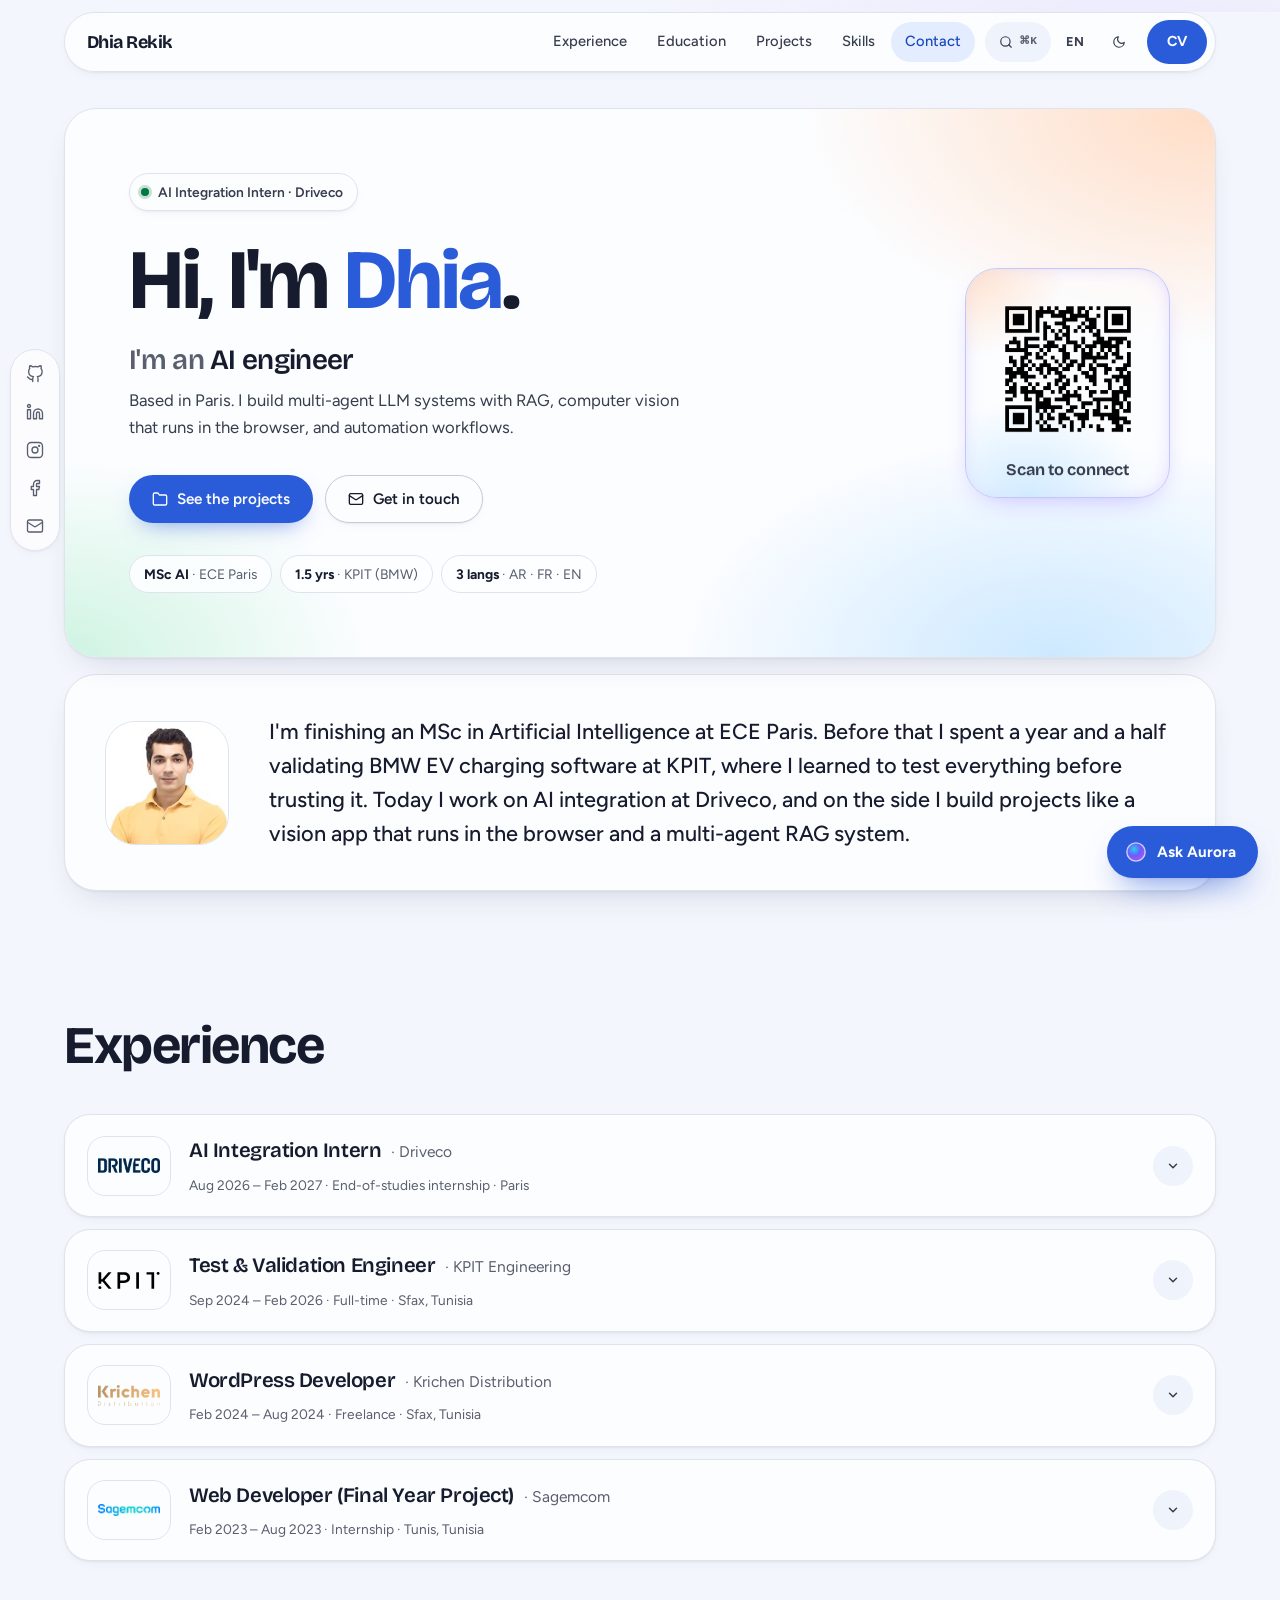
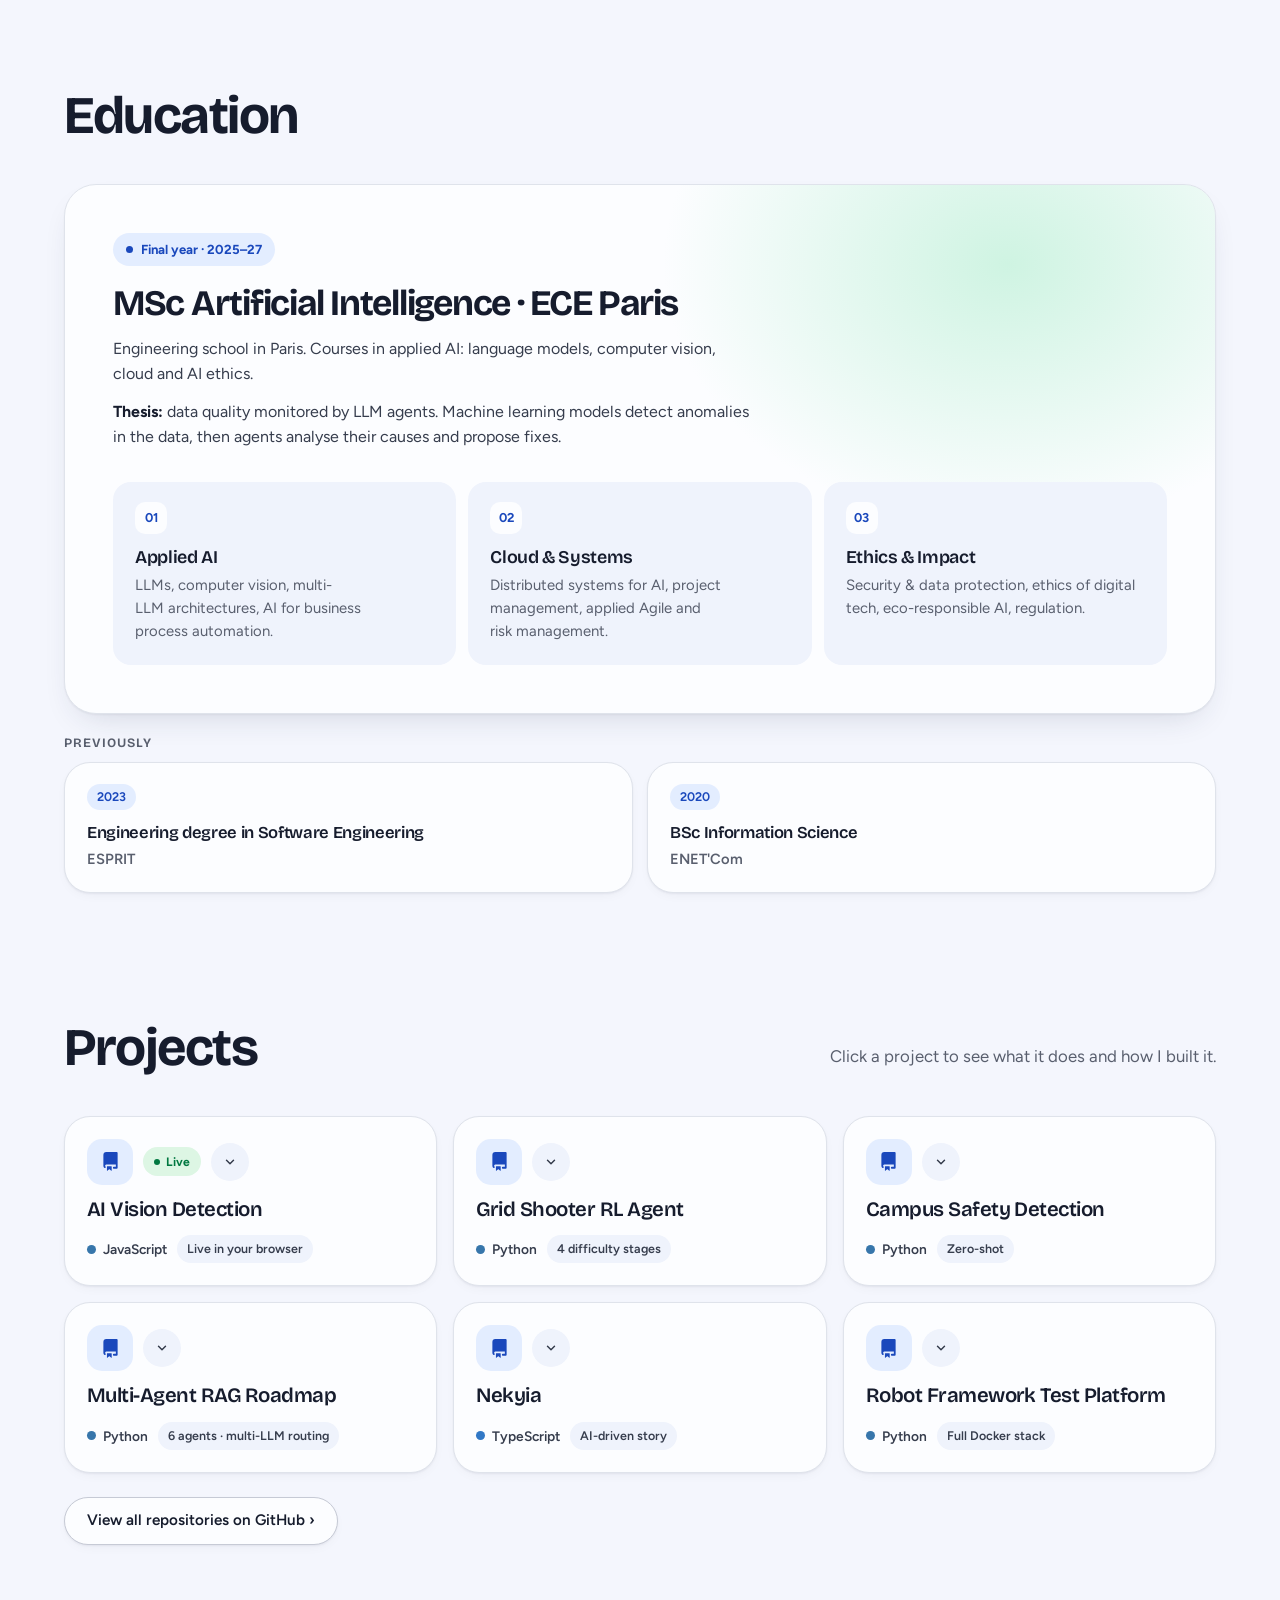
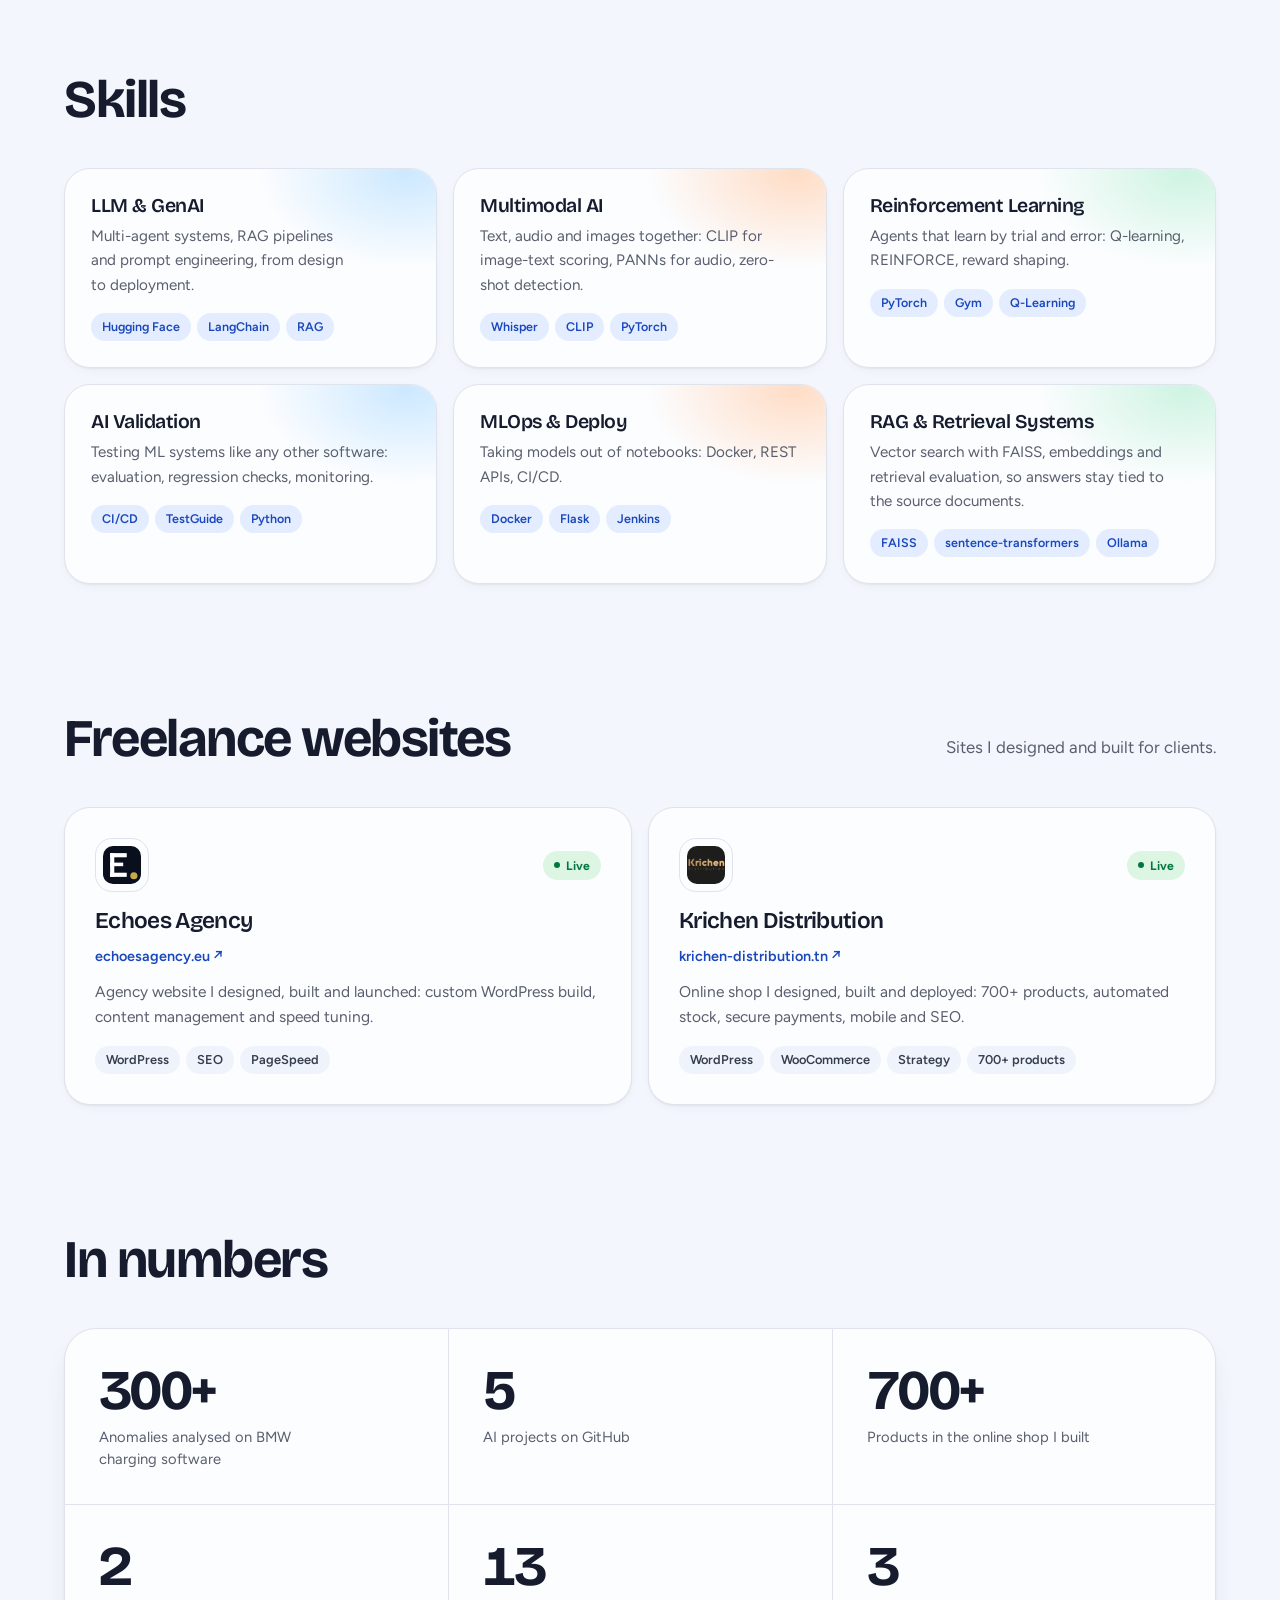
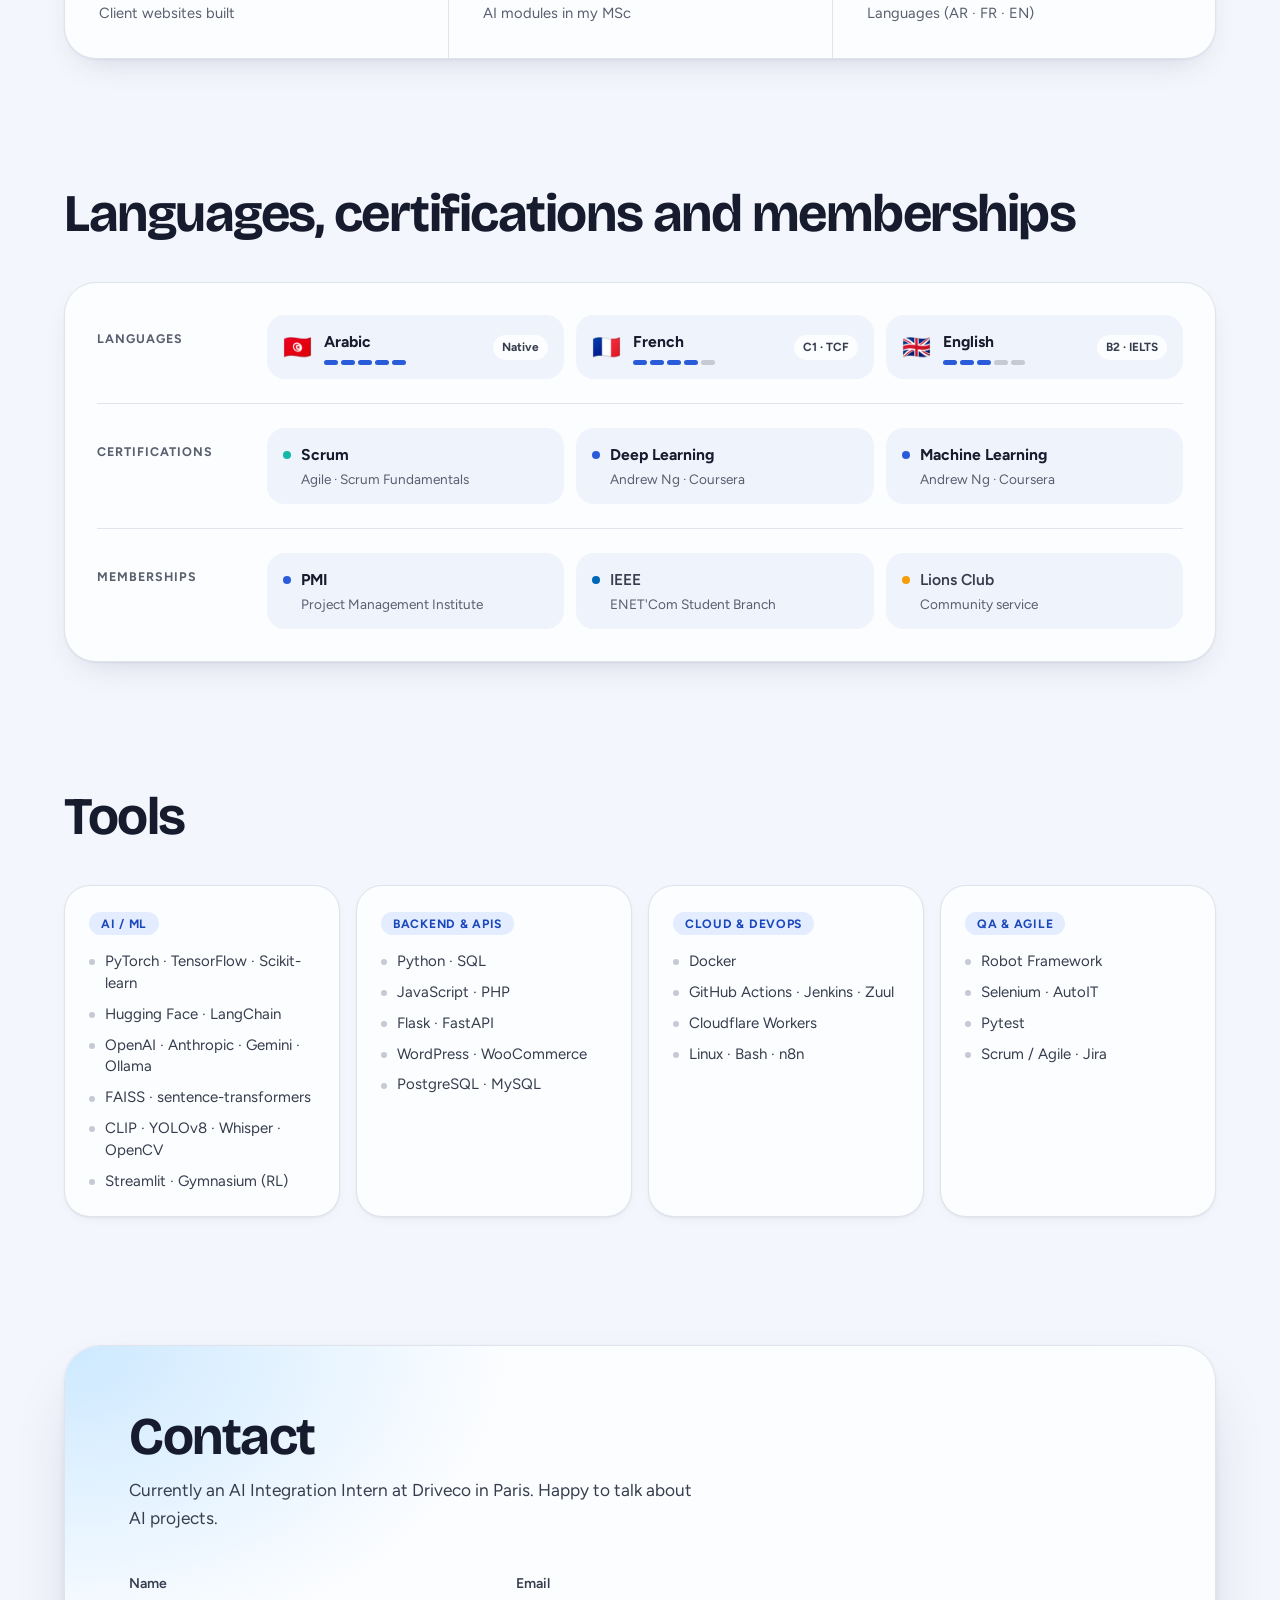
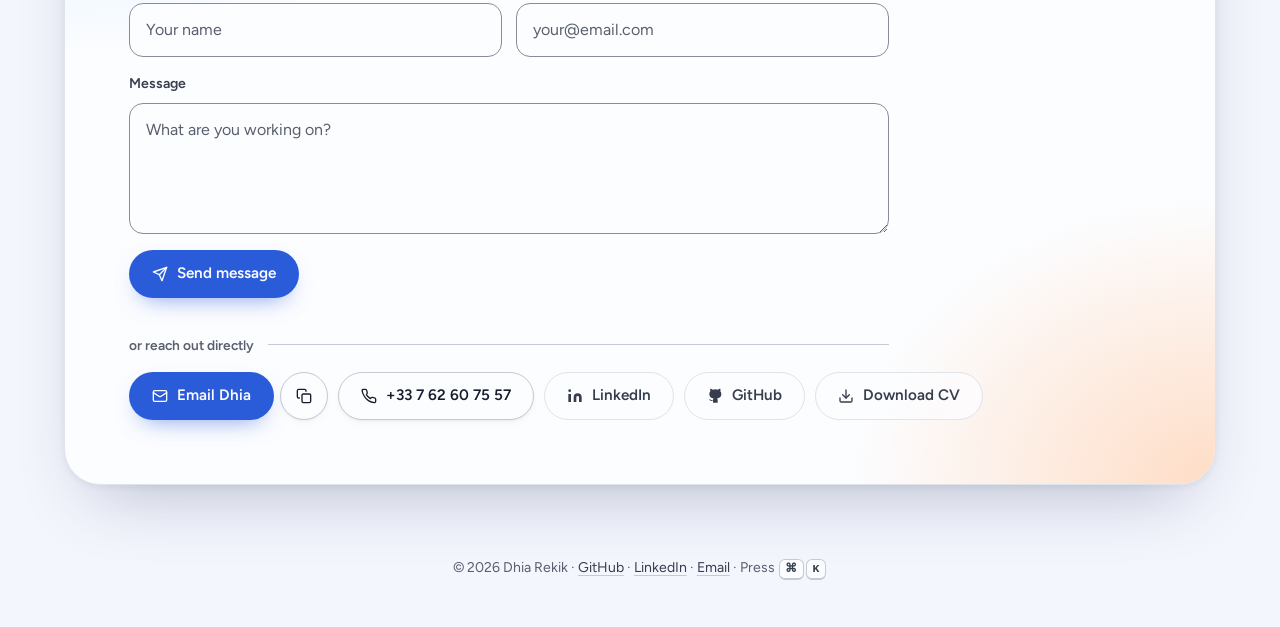
==== commit a5891500: "feat: Aurora answers the chat; no separate chat button Tapping Aurora opens the chat, titled Aurora." ====
--- a/index.html
+++ b/index.html
@@ -67,7 +67,7 @@
 <noscript><link rel="stylesheet" href="https://fonts.googleapis.com/css2?family=Bricolage+Grotesque:opsz,wght@12..96,500..700&family=Figtree:wght@400..700&display=swap"></noscript>
 
 <script type="importmap">{"imports":{"three":"/vendor/three/three.module.js?v=0.160.0","three/addons/":"/vendor/three/addons/"}}</script>
-<link rel="stylesheet" href="css/styles.css?v=20261117-c9">
+<link rel="stylesheet" href="css/styles.css?v=20261118-aurora">
 <meta http-equiv="Cache-Control" content="no-cache, must-revalidate">
 </head>
 <body>
@@ -675,15 +675,16 @@
   </div>
 </div>
 
-<!-- Floating Valeknaar chat: appears after scrolling past hero -->
-<button type="button" class="valek-fab" id="valekFab" aria-label="Ask Valeknaar" aria-expanded="false">
-  <svg width="20" height="20" viewBox="0 0 24 24" fill="none" stroke="currentColor" stroke-width="2" stroke-linecap="round" stroke-linejoin="round" aria-hidden="true"><path d="M21 15a2 2 0 0 1-2 2H7l-4 4V5a2 2 0 0 1 2-2h14a2 2 0 0 1 2 2z"/></svg>
-  <span data-i18n="chat.ask">Ask Valeknaar</span>
+<!-- Aurora's chat. Aurora (the 3D orb) opens it; this button is the fallback when she is not running
+     (no GPU) or the visitor hid her, and is hidden by CSS while she is on screen (body.aurora-on). -->
+<button type="button" class="valek-fab" id="valekFab" aria-label="Ask Aurora" aria-expanded="false">
+  <svg width="22" height="22" viewBox="0 0 24 24" aria-hidden="true"><defs><radialGradient id="fabOrb" cx="40%" cy="35%" r="70%"><stop offset="0%" stop-color="#22d3ee"/><stop offset="50%" stop-color="#6d5dfc"/><stop offset="100%" stop-color="#a855f7"/></radialGradient></defs><circle cx="12" cy="12" r="10" fill="url(#fabOrb)" stroke="#fff" stroke-opacity=".7" stroke-width="1.5"/></svg>
+  <span data-i18n="chat.ask">Ask Aurora</span>
 </button>
 
 <div class="valek-pop" id="valekPop" role="dialog" aria-modal="false" aria-labelledby="valekPopTitle" aria-hidden="true" inert>
   <div class="valek-pop-head">
-    <strong id="valekPopTitle" data-i18n="chat.title">Want to ask me about Dhia?</strong>
+    <strong id="valekPopTitle" data-i18n="chat.title">Hi, I'm Aurora. Ask me about Dhia</strong>
     <button type="button" class="valek-pop-close" id="valekPopClose" aria-label="Close chat">
       <svg width="14" height="14" viewBox="0 0 24 24" fill="none" stroke="currentColor" stroke-width="2.5" stroke-linecap="round"><line x1="18" y1="6" x2="6" y2="18"/><line x1="6" y1="6" x2="18" y2="18"/></svg>
     </button>
@@ -709,13 +710,13 @@
   <svg width="16" height="16" viewBox="0 0 24 24" fill="none" stroke="currentColor" stroke-width="2.5" stroke-linecap="round" stroke-linejoin="round" aria-hidden="true"><polyline points="18 15 12 9 6 15"/></svg>
 </button>
 
-<script src="js/translations.js?v=20261011-24"></script>
+<script src="js/translations.js?v=20261118-aurora"></script>
 <script src="js/i18n.js?v=20261011-12"></script>
 <script src="js/main.js?v=20261117-c1"></script>
 <script src="js/projects.js?v=20261011-23"></script>
 <script src="js/command-palette.js?v=20261011-12"></script>
-<script src="js/valeknaar.js?v=20261013-1"></script>
-<script type="module" src="js/robot/robot-guide.js?v=20261117-24"></script>
+<script src="js/valeknaar.js?v=20261118-aurora"></script>
+<script type="module" src="js/robot/robot-guide.js?v=20261118-aurora"></script>
 
 <!-- Cloudflare Web Analytics -->
 <script defer src="https://static.cloudflareinsights.com/beacon.min.js" data-cf-beacon="{&quot;token&quot;: &quot;82fdba3ce2a249d98680ab49ec8379f4&quot;}"></script>
--- a/css/styles.css
+++ b/css/styles.css
@@ -1357,7 +1357,7 @@
 }
 .cmdk-footer kbd { font-size: 0.66rem; }
 
-/* ===== CHAT (Valeknaar) ===== */
+/* ===== CHAT (Aurora) ===== */
 .valek-fab {
   position: fixed;
   right: 22px;
@@ -1597,21 +1597,12 @@
 .robot-bubble-actions a:hover { text-decoration: underline; text-underline-offset: 3px; }
 .robot-bubble-actions button { padding: 0; font: inherit; color: var(--muted); }
 .robot-bubble-actions button:hover { color: var(--ink); }
-.robot-show {
-  position: fixed;
-  left: 16px;
-  bottom: 16px;
-  z-index: 991;
-  padding: 8px 15px;
-  font: 600 0.8rem var(--sans);
-  color: var(--ink-2);
-  background: var(--card);
-  border: 1px solid var(--line);
-  border-radius: 999px;
-  box-shadow: var(--shadow-sm);
-  cursor: pointer;
-}
-.robot-show[hidden] { display: none; }
+.robot-bubble-actions .robot-bubble-ask { font-weight: 700; color: var(--accent-ink); }
+.robot-bubble-actions .robot-bubble-ask:hover { color: var(--accent-ink); text-decoration: underline; text-underline-offset: 3px; }
+/* Aurora on screen: she is the way into the chat, so the fallback button goes, and the panel opens
+   just above her corner (--aurora-dock is set by js/robot/robot-guide.js). */
+.aurora-on .valek-fab { display: none; }
+.aurora-on .valek-pop { bottom: var(--aurora-dock, 88px); max-height: min(580px, calc(100vh - var(--aurora-dock, 88px) - 40px)); }
 
 /* ===== MOTION ===== */
 .reveal {
